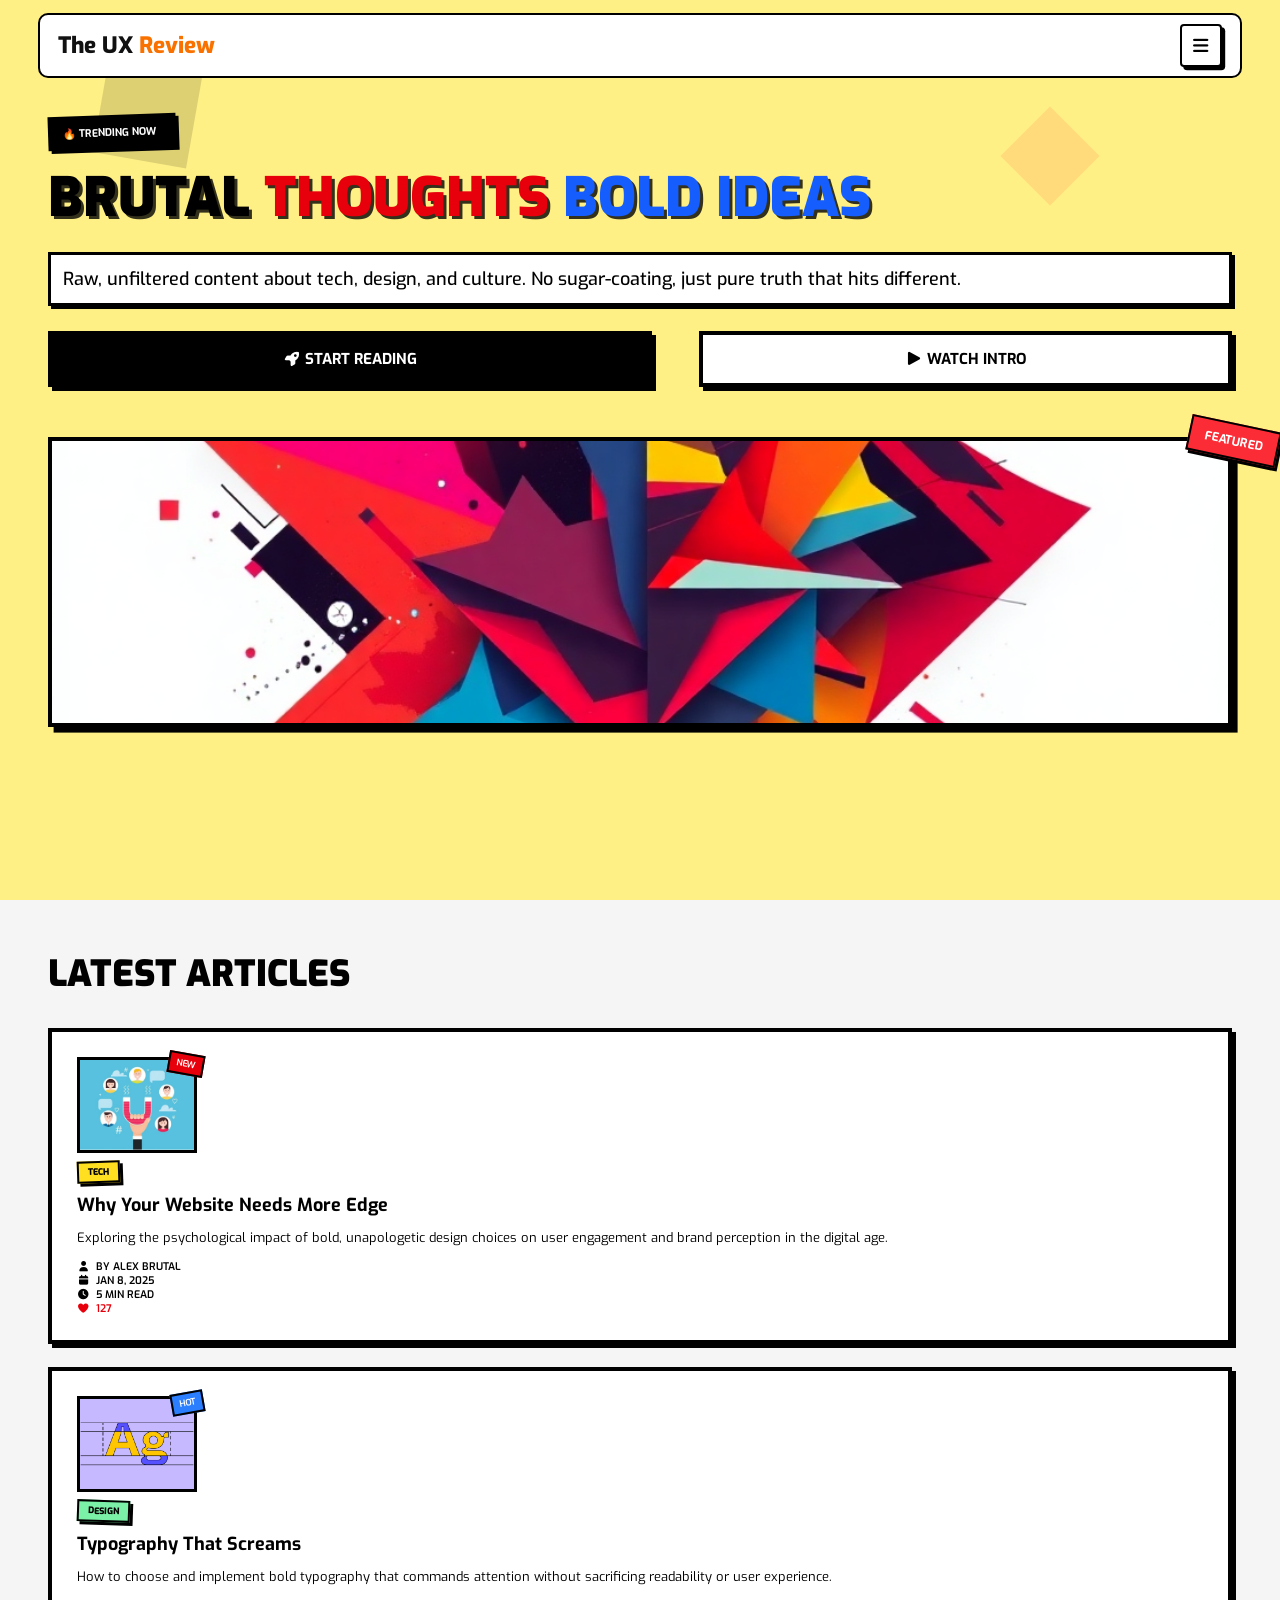
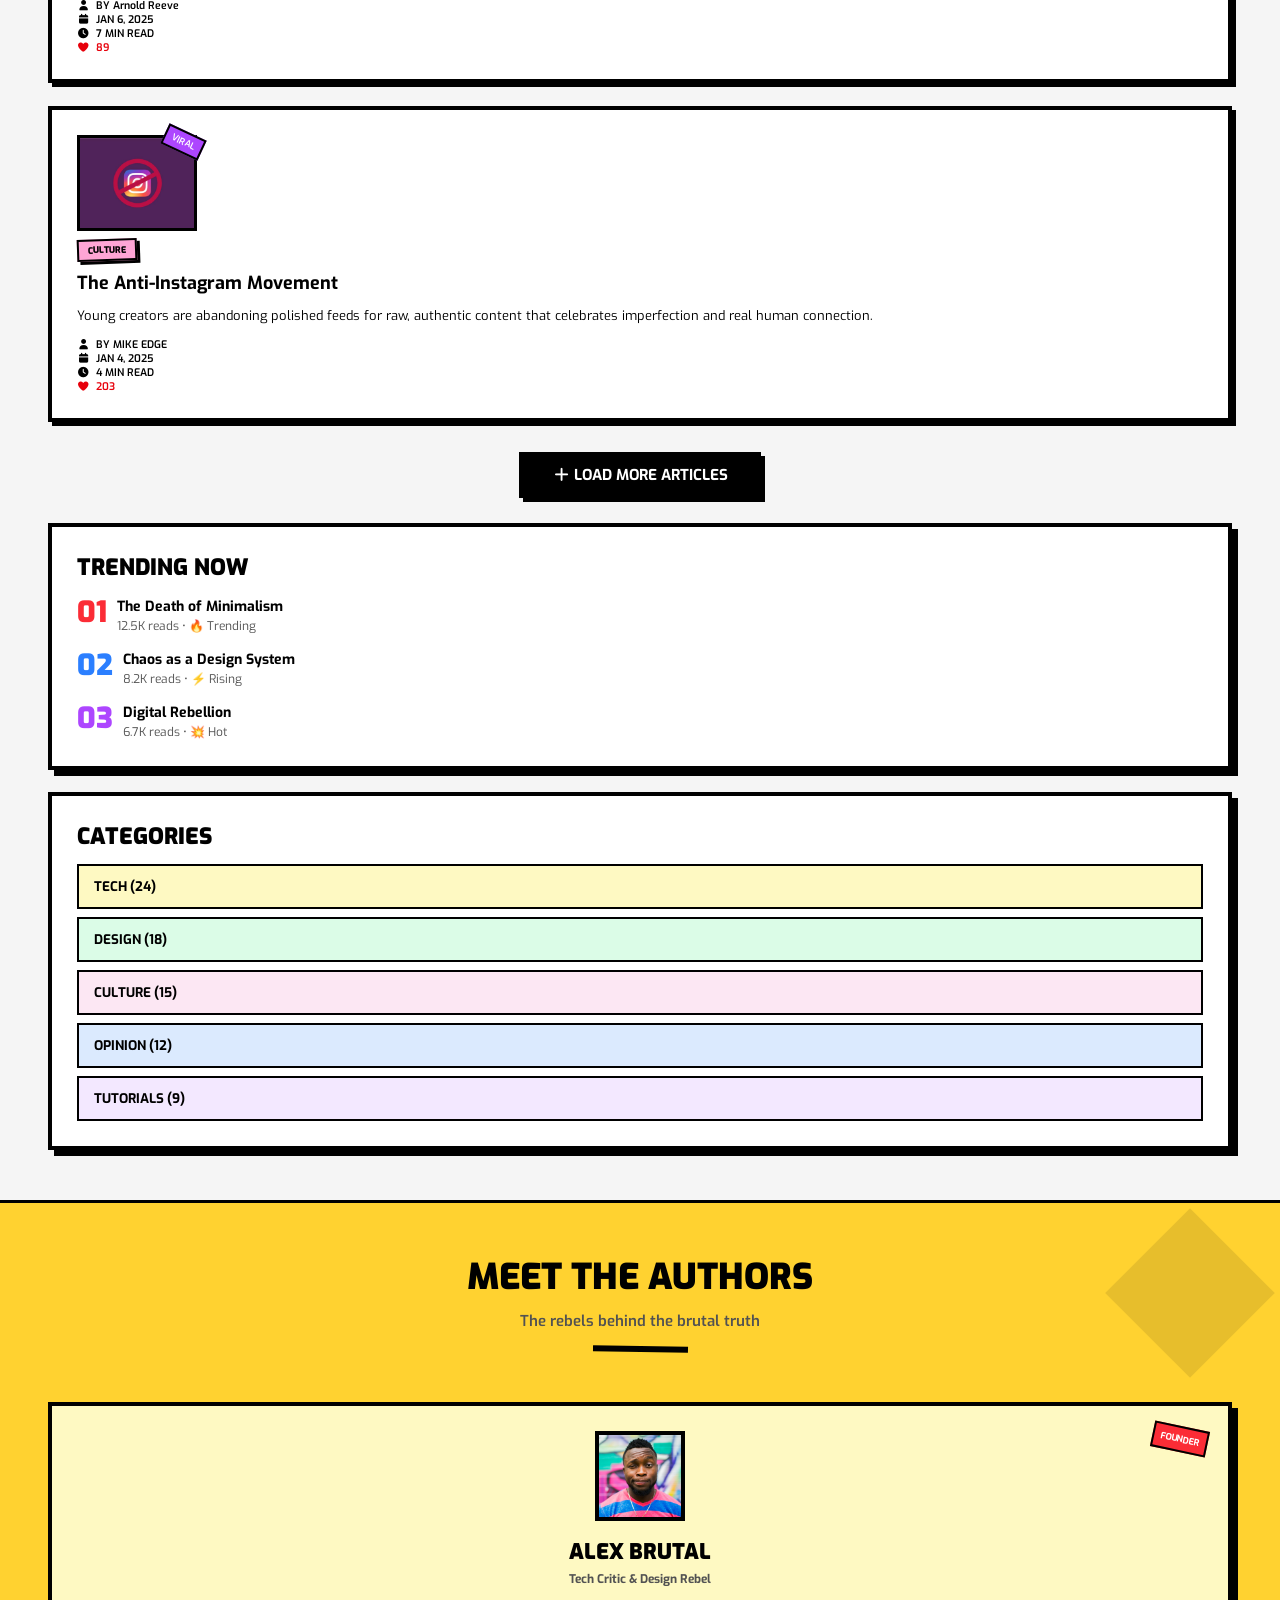
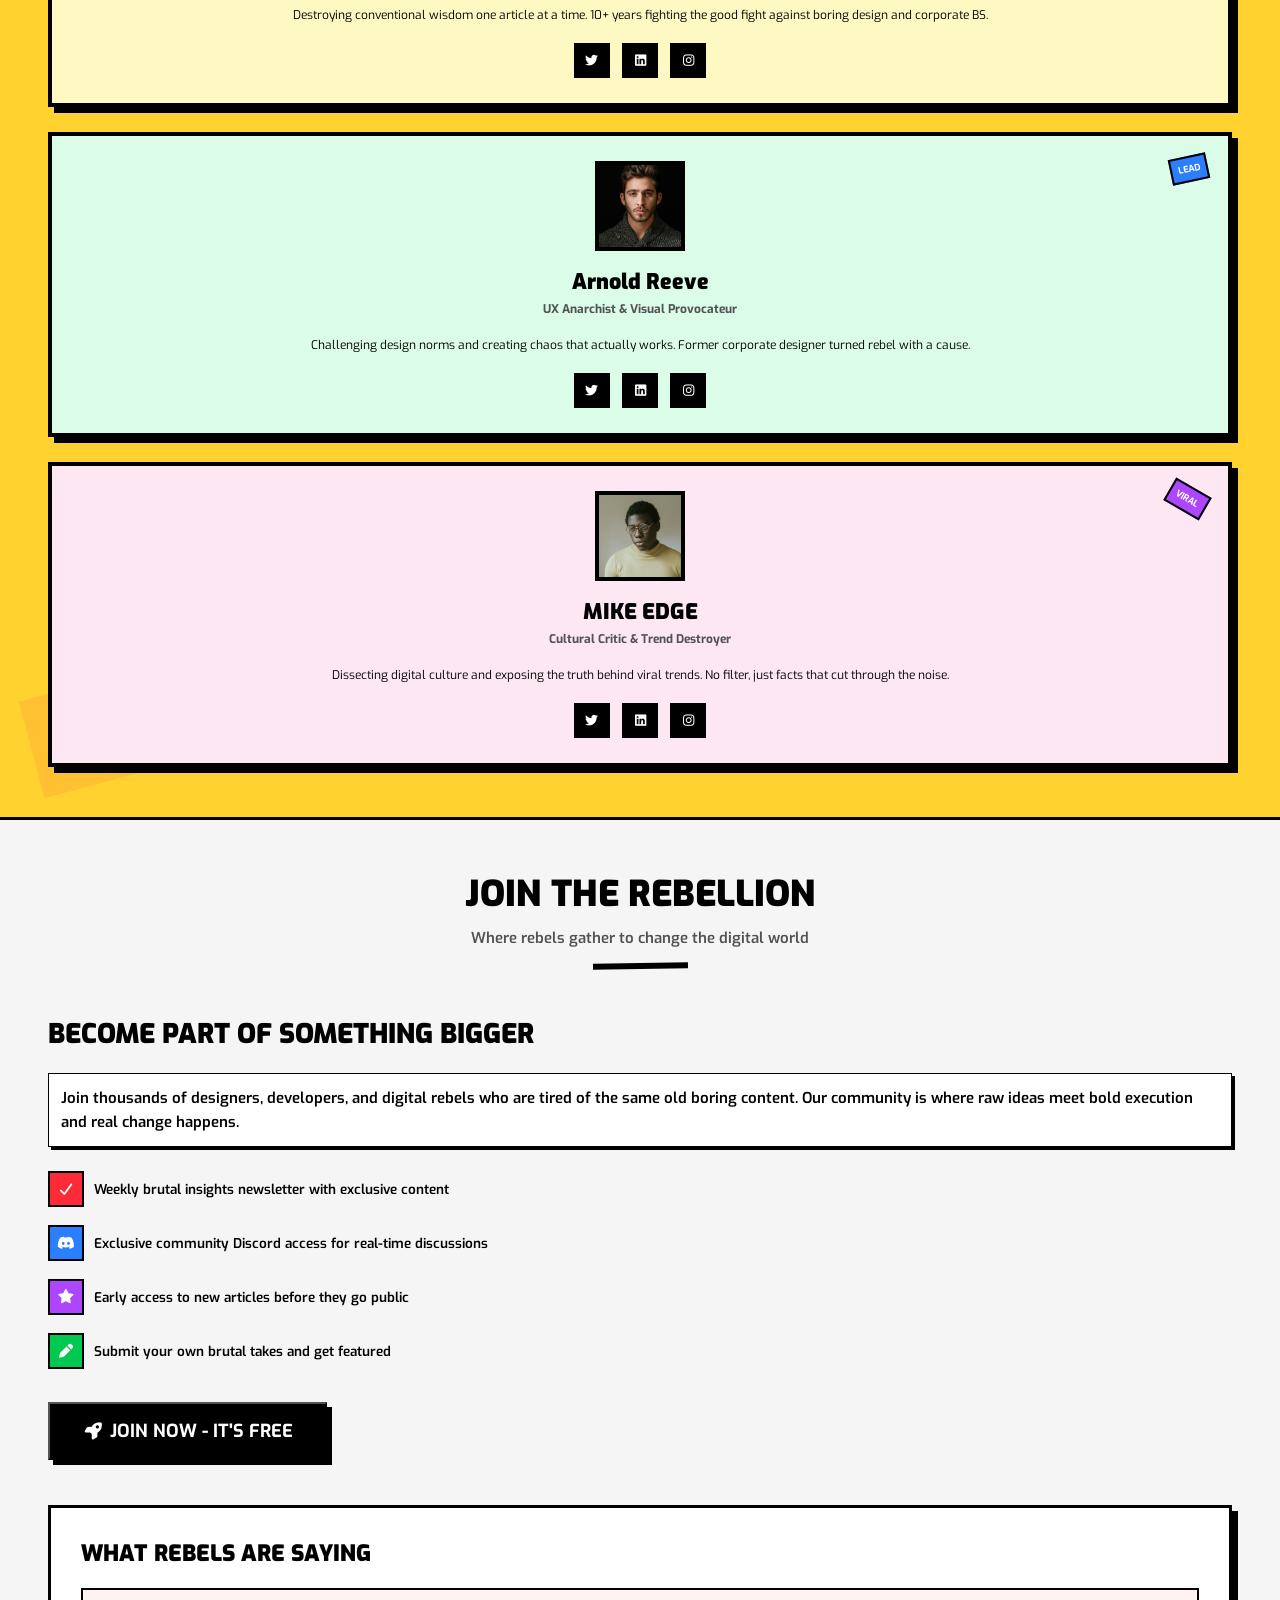
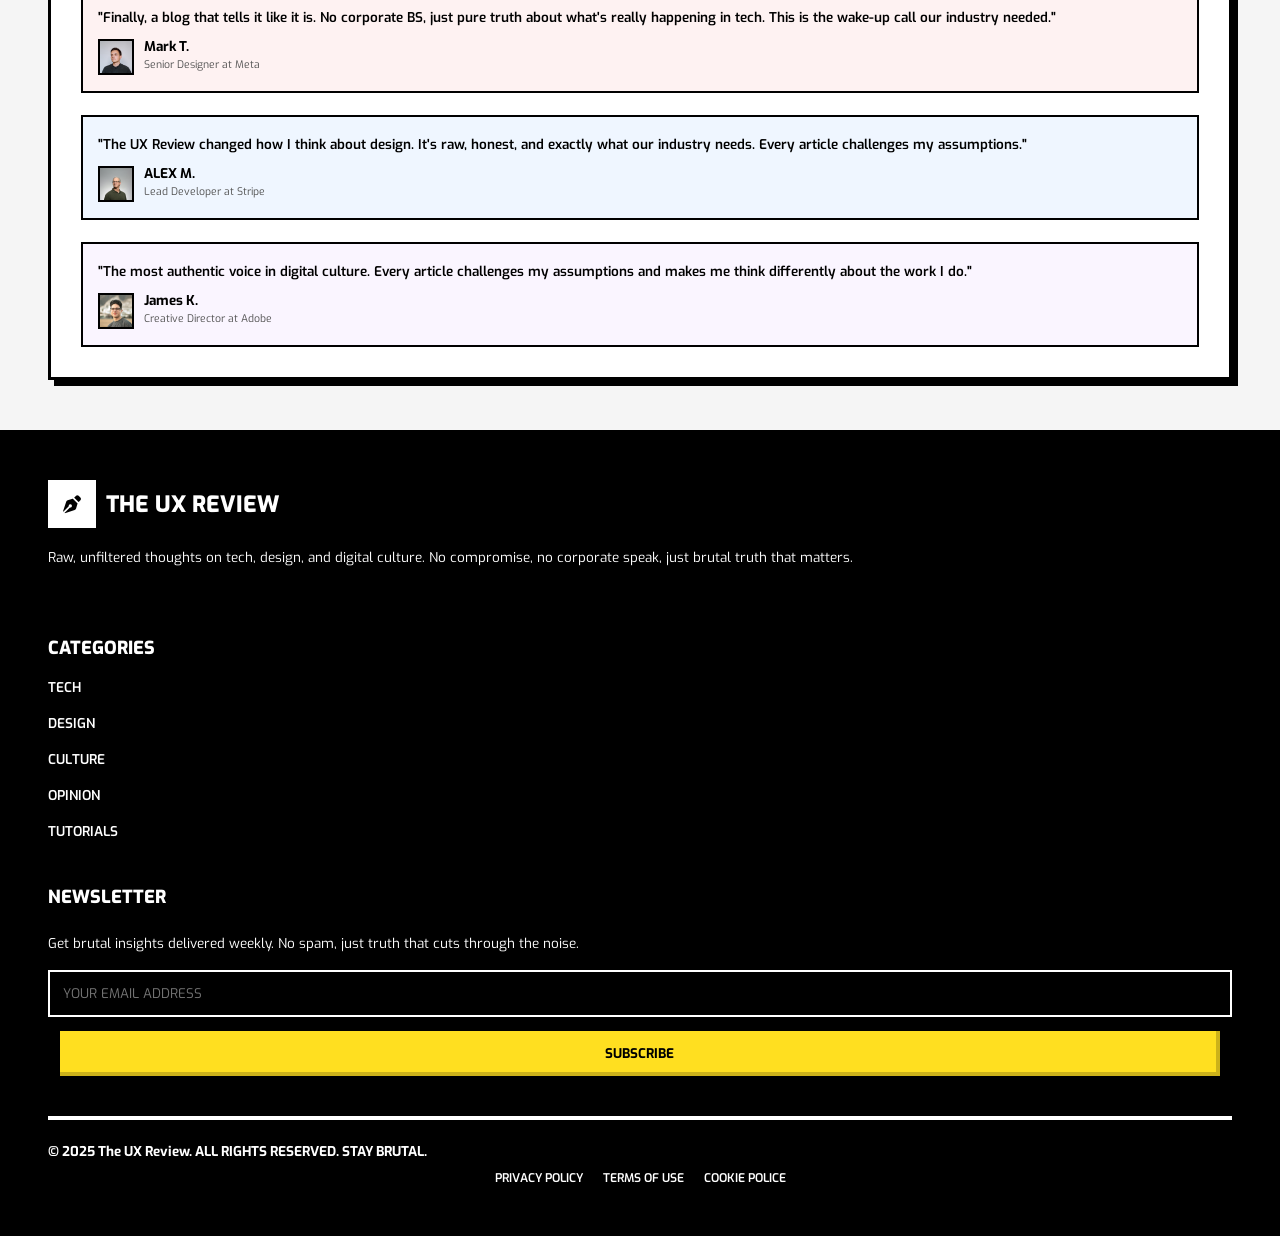
==== index.html @ f96dd123 "second commit" ====
<!doctype html>
<html lang="en">
  <head>
    <meta charset="UTF-8" />
    <meta name="viewport" content="width=device-width, initial-scale=1.0" />
    <title>The UX Review Bolg</title>
    <!-- icon -->
    <link rel="stylesheet" href="./css/all.min.css" />
    <!-- style -->
    <link rel="stylesheet" href="./css/index.css" />
    <!-- mid -->
    <link rel="stylesheet" href="./css/indexMid.css" />
  </head>
  <body>
    <div id="header" class="container">
      <div class="nav">
        <div class="left">
          <h1>The UX <span>Review</span></h1>
        </div>

        <div class="center">
          <ul>
            <li><a href="#">HOME</a></li>
            <i class="fa-solid fa-star"></i>
            <li><a href="#">LATEST ARTICLES</a></li>
            <i class="fa-solid fa-star"></i>
            <li><a href="#">AUTHORS</a></li>
            <i class="fa-solid fa-star"></i>
            <li><a href="#">COMMUNITY</a></li>
          </ul>
        </div>

        <div class="right">
          <a href="#">subscribe now</a>
          <div class="icon">
            <i class="fa-solid fa-bars"></i>
          </div>
        </div>
      </div>
    </div>

    <div id="section-1" class="container">
      <div class="main">
        <div class="shape-1 shape"></div>
        <div class="shape-2 shape"></div>
        <div class="shape-3 shape"></div>
        <div class="left">
          <span class="btn-span">🔥 TRENDING NOW</span>
          <h2>BRUTAL <span>THOUGHTS</span> <span>BOLD IDEAS</span></h2>
          <p>
            Raw, unfiltered content about tech, design, and culture. No
            sugar-coating, just pure truth that hits different.
          </p>
          <div class="btn">
            <button><i class="fa-solid fa-rocket"></i> START READING</button>
            <button><i class="fa-solid fa-play"></i> WATCH INTRO</button>
          </div>
        </div>
        <div class="right">
          <div class="img">
            <img src="./img/imgi_1.png" alt="imgi_1" />
          </div>
          <span>FEATURED</span>
        </div>
      </div>
    </div>

    <div id="section-2" class="container">
      <div class="main">
        <div class="left-1">
          <div class="head">
            <h2>LATEST ARTICLES</h2>
            <span class="btn-span">🔥 FRESH CONTENT</span>
          </div>

          <div class="cards">
            <div class="card card-1">
              <div class="left-2">
                <img src="./img/imgi_2.jpg" alt="img-2" />
                <span>NEW</span>
              </div>

              <div class="right-2">
                <span class="TECH">TECH</span>
                <h3>Why Your Website Needs More Edge</h3>
                <p>
                  Exploring the psychological impact of bold, unapologetic
                  design choices on user engagement and brand perception in the
                  digital age.
                </p>
                <div class="bottom">
                  <span><i class="fa-solid fa-user"></i> BY ALEX BRUTAL</span>
                  <span><i class="fa-solid fa-calendar"></i> JAN 8, 2025</span>
                  <span><i class="fa-solid fa-clock"></i> 5 MIN READ</span>
                  <span><i class="fa-solid fa-heart"></i> 127</span>
                </div>
              </div>
            </div>
            <div class="card card-2">
              <div class="left-2">
                <img src="./img/imgi_3.avif" alt="img-3" />
                <span>HOT</span>
              </div>

              <div class="right-2">
                <span class="DESIGN">DESIGN</span>
                <h3>Typography That Screams</h3>
                <p>
                  How to choose and implement bold typography that commands
                  attention without sacrificing readability or user experience.
                </p>
                <div class="bottom">
                  <span><i class="fa-solid fa-user"></i> BY Arnold Reeve</span>
                  <span><i class="fa-solid fa-calendar"></i> JAN 6, 2025</span>
                  <span><i class="fa-solid fa-clock"></i> 7 MIN READ</span>
                  <span><i class="fa-solid fa-heart"></i> 89</span>
                </div>
              </div>
            </div>
            <div class="card card-3">
              <div class="left-2">
                <img src="./img/imgi_4.jpg" alt="img-4" />
                <span>VIRAL</span>
              </div>

              <div class="right-2">
                <span class="CULTURE">CULTURE</span>
                <h3>The Anti-Instagram Movement</h3>
                <p>
                  Young creators are abandoning polished feeds for raw,
                  authentic content that celebrates imperfection and real human
                  connection.
                </p>
                <div class="bottom">
                  <span><i class="fa-solid fa-user"></i> BY MIKE EDGE</span>
                  <span><i class="fa-solid fa-calendar"></i> JAN 4, 2025</span>
                  <span><i class="fa-solid fa-clock"></i> 4 MIN READ</span>
                  <span><i class="fa-solid fa-heart"></i> 203</span>
                </div>
              </div>
            </div>
          </div>

          <div class="btn-left">
            <span><i class="fa-solid fa-plus"></i> LOAD MORE ARTICLES</span>
          </div>
        </div>

        <div class="right-1">
          <div class="box box-1">
            <h3>TRENDING NOW</h3>
            <div class="content">
              <span>01</span>

              <div class="right">
                <h5>The Death of Minimalism</h5>
                <p>12.5K reads • 🔥 Trending</p>
              </div>
            </div>

            <div class="content">
              <span class="color-2">02</span>

              <div class="right">
                <h5>Chaos as a Design System</h5>
                <p>8.2K reads • ⚡ Rising</p>
              </div>
            </div>

            <div class="content">
              <span class="color-3">03</span>

              <div class="right">
                <h5>Digital Rebellion</h5>
                <p>6.7K reads • 💥 Hot</p>
              </div>
            </div>
          </div>

          <div class="box box-2">
            <h3>CATEGORIES</h3>
            <div class="content">
              <h5>TECH (24)</h5>
            </div>
            <div class="content">
              <h5>DESIGN (18)</h5>
            </div>
            <div class="content">
              <h5>CULTURE (15)</h5>
            </div>
            <div class="content">
              <h5>OPINION (12)</h5>
            </div>
            <div class="content">
              <h5>TUTORIALS (9)</h5>
            </div>
          </div>
        </div>
      </div>
    </div>

    <div id="section-3" class="container">
      <div class="main">
        <div class="head-content">
          <h2>MEET THE AUTHORS</h2>
          <p>The rebels behind the brutal truth</p>
          <div></div>
        </div>

        <div class="boxes">
          <div class="box">
            <div class="inner">
              <span>FOUNDER</span>
              <div class="details">
                <div class="img">
                  <img src="./img/imgi_5.jpg" alt="person-1" />
                </div>
                <h3>ALEX BRUTAL</h3>
                <h4>Tech Critic & Design Rebel</h4>
              </div>
              <p>
                Destroying conventional wisdom one article at a time. 10+ years
                fighting the good fight against boring design and corporate BS.
              </p>
              <div class="social">
                <a href="#"><i class="fa-brands fa-twitter"></i></a>
                <a href="#"><i class="fa-brands fa-linkedin"></i></a>
                <a href="#"><i class="fa-brands fa-instagram"></i></a>
              </div>
            </div>
          </div>

          <div class="box">
            <div class="shape-1 shape"></div>
            <div class="shape-2 shape"></div>
            <div class="inner inner-2">
              <span>LEAD</span>
              <div class="details">
                <div class="img">
                  <img src="./img/imgi_6.jpg" alt="person-2" />
                </div>
                <h3 class="head-blue">Arnold Reeve</h3>
                <h4>UX Anarchist & Visual Provocateur</h4>
              </div>
              <p>
                Challenging design norms and creating chaos that actually works.
                Former corporate designer turned rebel with a cause.
              </p>
              <div class="social">
                <a href="#"><i class="fa-brands fa-twitter"></i></a>
                <a href="#"><i class="fa-brands fa-linkedin"></i></a>
                <a href="#"><i class="fa-brands fa-instagram"></i></a>
              </div>
            </div>
          </div>

          <div class="box">
            <div class="inner inner-3">
              <span>VIRAL</span>
              <div class="details">
                <div class="img">
                  <img src="./img/imgi_7.jpg" alt="person-3" />
                </div>
                <h3 class="head-purple">MIKE EDGE</h3>
                <h4>Cultural Critic & Trend Destroyer</h4>
              </div>
              <p>
                Dissecting digital culture and exposing the truth behind viral
                trends. No filter, just facts that cut through the noise.
              </p>
              <div class="social">
                <a href="#"><i class="fa-brands fa-twitter"></i></a>
                <a href="#"><i class="fa-brands fa-linkedin"></i></a>
                <a href="#"><i class="fa-brands fa-instagram"></i></a>
              </div>
            </div>
          </div>
        </div>
      </div>
    </div>

    <div id="section-4" class="container">
      <div class="main">
        <div class="head-content">
          <h2>JOIN THE REBELLION</h2>
          <p>Where rebels gather to change the digital world</p>
          <div></div>
        </div>

        <div class="body-content">
          <div class="leftContent">
            <div class="inner">
              <h3>BECOME PART OF SOMETHING BIGGER</h3>
              <p>
                Join thousands of designers, developers, and digital rebels who
                are tired of the same old boring content. Our community is where
                raw ideas meet bold execution and real change happens.
              </p>
              <div class="card">
                <div class="icon"><i class="fa-solid fa-check"></i></div>
                <span
                  >Weekly brutal insights newsletter with exclusive
                  content</span
                >
              </div>
              <div class="card">
                <div class="icon icon-2">
                  <i class="fa-brands fa-discord"></i>
                </div>
                <span
                  >Exclusive community Discord access for real-time
                  discussions</span
                >
              </div>
              <div class="card">
                <div class="icon icon-3"><i class="fa-solid fa-star"></i></div>
                <span>Early access to new articles before they go public</span>
              </div>
              <div class="card">
                <div class="icon icon-4"><i class="fa-solid fa-pen"></i></div>
                <span>Submit your own brutal takes and get featured</span>
              </div>
              <button>
                <i class="fa-solid fa-rocket"></i> JOIN NOW - IT'S FREE
              </button>
            </div>
          </div>

          <div class="rightContent">
            <div class="inner">
              <h4>WHAT REBELS ARE SAYING</h4>

              <div class="boxes">
                <div class="box">
                  <p>
                    "Finally, a blog that tells it like it is. No corporate BS,
                    just pure truth about what's really happening in tech. This
                    is the wake-up call our industry needed."
                  </p>
                  <div class="bottom">
                    <div class="img">
                      <img src="./img/imgi_8.avif" alt="Person-4" />
                    </div>
                    <div class="box-content">
                      <h5>Mark T.</h5>
                      <span>Senior Designer at Meta</span>
                    </div>
                  </div>
                </div>

                <div class="box">
                  <p>
                    "The UX Review changed how I think about design. It's raw,
                    honest, and exactly what our industry needs. Every article
                    challenges my assumptions."
                  </p>
                  <div class="bottom">
                    <div class="img">
                      <img src="./img/imgi_9.jpg" alt="Person-5" />
                    </div>
                    <div class="box-content">
                      <h5>ALEX M.</h5>
                      <span>Lead Developer at Stripe</span>
                    </div>
                  </div>
                </div>

                <div class="box">
                  <p>
                    "The most authentic voice in digital culture. Every article
                    challenges my assumptions and makes me think differently
                    about the work I do."
                  </p>
                  <div class="bottom">
                    <div class="img">
                      <img src="./img/imgi_10.avif" alt="Person-6" />
                    </div>
                    <div class="box-content">
                      <h5>James K.</h5>
                      <span>Creative Director at Adobe</span>
                    </div>
                  </div>
                </div>
              </div>
            </div>
          </div>
        </div>
      </div>
    </div>

    <div id="footer" class="container">
      <div class="main">
        <div class="boxes">
          <div class="box box-1">
            <div class="title">
              <div class="icon">
                <i class="fa-solid fa-pen-nib"></i>
              </div>
              <h4>THE UX REVIEW</h4>
            </div>
            <p>
              Raw, unfiltered thoughts on tech, design, and digital culture. No
              compromise, no corporate speak, just brutal truth that matters.
            </p>
          </div>
          <div class="box box-2">
            <h5>CATEGORIES</h5>
            <div class="links">
              <a href="#">TECH</a>
              <a href="#">DESIGN</a>
              <a href="#">CULTURE</a>
              <a href="#">OPINION</a>
              <a href="#">TUTORIALS</a>
            </div>
          </div>
          <div class="box box-3">
            <h5>NEWSLETTER</h5>
            <p>
              Get brutal insights delivered weekly. No spam, just truth that
              cuts through the noise.
            </p>
            <input
              type="text"
              required
              name="Address"
              placeholder="YOUR EMAIL ADDRESS"
            />
            <input type="submit" value="SUBSCRIBE" />
          </div>
        </div>

        <div class="bottom">
          <p>© 2025 The UX Review. ALL RIGHTS RESERVED. STAY BRUTAL.</p>

          <div class="right">
            <a href="#">PRIVACY POLICY</a>
            <a href="#">TERMS OF USE</a>
            <a href="#">COOKIE POLICE</a>
          </div>
        </div>
      </div>
    </div>
  </body>
</html>
---- css/index.css ----
@import url("https://fonts.googleapis.com/css2?family=Exo:wght@100..900&display=swap");
*,
*::after,
*::before {
  padding: 0;
  margin: 0;
  box-sizing: border-box;
  transition: 0.5s;
}

* {
  font-family: "Exo", sans-serif;
}

:root {
  /* ===== Text Colors ===== */
  --text-neutral-900: #000000;
  --text-neutral-800: #111111;
  --text-neutral-400: #d1d5dc;
  --text-neutral-100: #ffffff;
  --text-neutral-50: #fdfdfd;
  --text-neutral-500: #525252;

  --text-orange-500: #f97200;
  --text-orange-400: #ff7a50;

  --text-blue-500: #155dfc;
  --text-blue-550: #2b7fff;

  --text-red-500: #e7000b;
  --text-red-400: #fb2c36;

  --text-purple-700: #9810fa;
  --text-purple-550: #ad46ff;

  --text-yellow-600: #ffdf20;

  /* ===== Background Colors ===== */
  --bg-red-500: #e7000b;
  --bg-red-400: #fb2c36;
  --bg-red-100: #fef2f2;

  --bg-amber-300: #e6b447;

  --bg-yellow-50: #fff085;
  --bg-yellow-100: #fef5c4;
  --bg-yellow-150: #fef9c2;
  --bg-yellow-200: #f0e08a;
  --bg-yellow-300: #f1d962;
  --bg-yellow-400: #d9c935;
  --bg-yellow-500: #ffd15b;
  --bg-yellow-600: #ffdf20;
  --bg-yellow-700: #ffd230;
  --bg-yellow-750: #ffc131;

  --bg-green-100: #f2f9e6;
  --bg-green-300: #d5e5b7;
  --bg-green-500: #b1c47a;
  --bg-green-600: #7bf1a7;
  --bg-green-400: #dbfce7;
  --bg-green-700: #00c950;

  --bg-blue-50: #f5f6ff;
  --bg-blue-100: #e5e8ff;
  --bg-blue-300: #c3cfff;
  --bg-blue-500: #9bafff;
  --bg-blue-600: #879bff;
  --bg-blue-350: #2b7fff;
  --bg-blue-400: #8ec5ff;
  --bg-blue-700: #1da1f2;
  --bg-blue-800: #155dfb;
  --bg-blue-25: #eff6ff;

  --bg-purple-50: #f8f7ff;
  --bg-purple-100: #ebe7ff;
  --bg-purple-300: #c9bfff;
  --bg-purple-350: #f3e8ff;
  --bg-purple-500: #9b80ff;
  --bg-purple-600: #875cff;
  --bg-purple-550: #ad46ff;
  --bg-purple-400: #dbeafe;
  --bg-purple-700: #dab2ff;
  --bg-purple-800: #9810fa;
  --bg-purple-25: #faf5ff;

  --bg-pink-100: #f9e7f7;
  --bg-pink-300: #d9bff1;
  --bg-pink-600: #9739bf;
  --bg-pink-700: #fea5d5;
  --bg-pink-400: #fce7f3;

  --bg-neutral-900: #000000;
  --bg-neutral-300: #dedede;
  --bg-neutral-50: #fefefe;
  --bg-neutral-75: #f7f7f7;
  --bg-neutral-85: #f5f5f5;
  --bg-neutral-100: #ffffff;
  --bg-neutral-400: #b4b4b4;
  --bg-neutral-600: #707070;
}

*::selection {
  background-color: var(--bg-yellow-500);
  color: var(--text-neutral-800);
}

html {
  scroll-behavior: smooth;
}

a {
  text-decoration: none;
  color: inherit;
}

a,
button,
span {
  display: inline-block;
}

ul {
  list-style: none;
}

img {
  display: block;
  width: 100%;
  object-fit: cover;
}

.container {
  padding-inline: 3%;
}

.main {
  padding-inline: 10px;
}

.btn-span {
  background-color: var(--bg-neutral-900);
  color: var(--text-neutral-50);
  font-weight: 700;
  font-size: 0.6563rem;
  padding: 0.625rem 1.25rem 0.625rem 0.9375rem;
  transform: rotate(-2deg);
  margin-bottom: 0.9375rem;
  box-shadow: 0.1875rem 0.1875rem black;
}

.head-content {
  position: relative;
  z-index: 2;
  text-align: center;
  margin-bottom: 50px;
}

.head-content h2 {
  font-size: 35.6px;
  font-weight: 900;
}

.head-content p {
  font-size: 15px;
  color: var(--text-neutral-500);
  margin-block: 10px 15px;
  font-weight: 600;
}

.head-content div {
  width: 95px;
  height: 6px;
  background-color: var(--bg-neutral-900);
  margin: 0 auto;
  transform: rotate(1deg);
}

/* Start Header */
#header {
  position: fixed;
  top: 0.8125rem;
  left: 0;
  right: 0;
  z-index: 90000;
}

#header .nav {
  display: flex;
  justify-content: space-between;
  align-items: center;
  background-color: var(--bg-neutral-100);
  border: 0.125rem solid black;
  padding: 0.55rem 1.125rem;
  border-radius: 0.625rem;
}

#header .nav .left h1 {
  font-size: 1.41rem;
  color: var(--text-neutral-800);
  font-weight: 800;
}

#header .nav .left h1 span {
  color: var(--text-orange-500);
}

#header .nav .center,
#header .nav .right a {
  display: none;
}

#header .nav .right .icon {
  background-color: var(--bg-neutral-100);
  padding: 0.675rem 0.5rem;
  box-shadow: 0.2rem 0.2rem black;
  border-radius: 0.25rem;
  border: 0.125rem solid black;
  display: flex;
  justify-content: center;
  align-items: center;
  transition: 0.2s;
}

#header .nav .right .icon:hover {
  transform: translateY(-0.1363rem);
}

#header .nav .right i {
  font-size: 1.1rem;
}
/* End Header */

/* Start Section 1 */
#section-1 {
  padding-block: 7.1875rem 2.5rem;
  min-height: 100vh;
  background-color: var(--bg-yellow-50);
}

#section-1 .main {
  position: relative;
  display: flex;
  flex-flow: column wrap;
  gap: 3.125rem;
  height: 100%;
}

#section-1 .main .shape {
  position: absolute;
}

#section-1 .main .shape-1 {
  left: 5.1%;
  top: -8%;
  width: 5.9375rem;
  height: 5.9375rem;
  background-color: rgba(0, 0, 0, 0.134);
  transform: rotate(10deg);
  z-index: 0;
}

#section-1 .main .shape-2 {
  background-color: #fb2c361b;
  width: 4.375rem;
  height: 4.375rem;
  right: 13%;
  top: 1%;
  transform: rotate(45deg);
}

#section-1 .main .shape-3 {
  display: none;
}

#section-1 .main .left,
#section-1 .main .right {
  position: relative;
  z-index: 2;
}

#section-1 .main .left h2 {
  font-size: 3.375rem;
  font-weight: 900;
  text-shadow: 0.1875rem 0.1875rem #000000cc;
  line-height: 4.25rem;
}

#section-1 .main .left h2 span:first-child {
  color: var(--text-red-500);
}

#section-1 .main .left h2 span:last-child {
  color: var(--text-blue-500);
}

#section-1 .main .left p {
  background-color: var(--bg-neutral-100);
  color: var(--text-neutral-900);
  padding: 0.75rem 1.5625rem 0.75rem 0.75rem;
  font-size: 1.125rem;
  font-weight: 500;
  border: 0.1875rem solid black;
  margin-block: 1.25rem 1.5625rem;
  box-shadow: 0.1875rem 0.1875rem black;
}

#section-1 .main .btn {
  display: flex;
  justify-content: space-between;
}

#section-1 .main .btn button {
  padding: 0.875rem 1.5rem;
  font-size: 0.9375rem;
  font-weight: 700;
  border: 0.25rem solid black;
  box-shadow: 0.25rem 0.25rem black;
  transition: 0.2s;
}

#section-1 .main .btn button:hover {
  box-shadow: none;
  transform: translate(0.25rem);
}

#section-1 .main .btn button:first-child {
  background-color: var(--bg-neutral-900);
  color: var(--text-neutral-100);
  width: 51%;
}

#section-1 .main .btn button:last-child {
  background-color: var(--text-neutral-100);
  color: var(--bg-neutral-900);
  width: 45%;
}

#section-1 .main .right {
  position: relative;
}

#section-1 .main .right .img {
  border: 0.25rem solid black;
  box-shadow: 0.35rem 0.35rem black;
  height: 18.125rem;
}

#section-1 .main .right .img:hover {
  transform: translate(-0.125rem, -0.125rem);
}

#section-1 .main .right .img img {
  height: 100%;
}

#section-1 .main .right span {
  position: absolute;
  top: -5%;
  right: -4%;
  font-size: 0.75rem;
  background-color: var(--text-red-400);
  padding: 0.5rem 0.875rem;
  transform: rotate(12deg);
  font-weight: 700;
  color: var(--text-neutral-100);
  border: 0.125rem solid black;
  box-shadow: 0.1875rem 0.1875rem black;
}
/* End Section 1 */

/* Start Section 2 */
#section-2 {
  padding-block: 3.125rem;
  background-color: var(--bg-neutral-85);
}

#section-2 .main {
  display: flex;
  flex-flow: column wrap;
  gap: 1.5625rem;
}

#section-2 .main .left-1 .head {
  margin-bottom: 1.875rem;
}

#section-2 .main .left-1 .head h2 {
  font-size: 2.25rem;
  color: var(--text-neutral-900);
  font-weight: 900;
}

#section-2 .main .left-1 .head .btn-span {
  transform: rotate(3deg);
  display: none;
}
#section-2 .main .left-1 > .cards {
  display: flex;
  flex-direction: column;
  gap: 1.4375rem;
}

#section-2 .main .left-1 > .cards .card {
  display: flex;
  flex-direction: column;
  border: 0.25rem solid black;
  gap: 0.375rem;
  padding: 1.5625rem;
  box-shadow: 0.25rem 0.25rem black;
  background-color: var(--bg-neutral-100);
  transition:
    transform 0.2s,
    box-shadow 0.1s;
}

#section-2 .main .left-1 > .cards .card:hover {
  box-shadow: 0.375rem 0.375rem black;
  transform: translate(-0.125rem, -0.125rem);
}

#section-2 .main .left-1 > .cards .card .left-2 {
  width: 7.5rem;
  height: 6rem;
  border: 0.1875rem solid black;
  position: relative;
}

#section-2 .main .left-1 > .cards .card .left-2 img {
  height: 100%;
}

#section-2 .main .left-1 > .cards .card .left-2 span {
  position: absolute;
  top: -8%;
  right: -8%;
  font-size: 0.5625rem;
  padding: 0.1875rem 0.375rem;
  color: var(--text-neutral-100);
  font-weight: 600;
  border: 0.125rem solid black;
}

#section-2 .main .left-1 > .cards .card .left-2 img[alt="img-2"] + span {
  background-color: var(--bg-red-500);
  transform: rotate(10deg);
}

#section-2 .main .left-1 > .cards .card .left-2 img[alt="img-3"] + span {
  background-color: var(--bg-blue-350);
  transform: rotate(-10deg);
}

#section-2 .main .left-1 > .cards .card .left-2 img[alt="img-4"] + span {
  background-color: var(--bg-purple-550);
  transform: rotate(25deg);
}

#section-2 .main .left-1 > .cards .card .right-2 > span {
  font-size: 0.5625rem;
  padding: 0.1875rem 0.5625rem;
  font-weight: 800;
  border: 0.125rem solid black;
  box-shadow: 0.1875rem 0.1875rem black;
  margin-bottom: 0.625rem;
}

#section-2 .main .left-1 > .cards .card .right-2 > span.TECH {
  background-color: var(--bg-yellow-600);
  transform: rotate(-2deg);
}

#section-2 .main .left-1 > .cards .card .right-2 > span.DESIGN {
  background-color: var(--bg-green-600);
  transform: rotate(2deg);
}

#section-2 .main .left-1 > .cards .card .right-2 > span.CULTURE {
  background-color: var(--bg-pink-700);
  transform: rotate(-2deg);
}

#section-2 .main .left-1 > .cards .card .right-2 > h3 {
  font-size: 1.125rem;
  font-weight: 700;
}

#section-2 .main .left-1 > .cards .card-1:hover h3 {
  color: var(--text-red-500);
}

#section-2 .main .left-1 > .cards .card-2:hover h3 {
  color: var(--text-blue-500);
}

#section-2 .main .left-1 > .cards .card-3:hover h3 {
  color: var(--text-purple-700);
}

#section-2 .main .left-1 > .cards .card .right-2 > p {
  margin-block: 0.625rem;
  font-size: 0.8125rem;
  font-weight: 400;
  line-height: 1.375rem;
}

#section-2 .main .left-1 > .cards .card .right-2 .bottom {
  display: flex;
  flex-flow: column wrap;
}

#section-2 .main .left-1 > .cards .card .right-2 .bottom span {
  font-size: 0.6563rem;
  font-weight: 600;
  color: var(--text-neutral-900);
}

#section-2 .main .left-1 > .cards .card .right-2 .bottom span:last-child {
  color: var(--text-red-500);
}

#section-2 .main .left-1 > .cards .card .right-2 .bottom span i {
  margin-right: 0.125rem;
}

#section-2 .main .left-1 .btn-left {
  text-align: center;
  margin-top: 1.875rem;
}

#section-2 .main .left-1 .btn-left span {
  font-size: 0.9375rem;
  color: var(--text-neutral-100);
  font-weight: 700;
  background-color: var(--bg-neutral-900);
  padding: 0.8125rem 2.0625rem;
  box-shadow: 0.25rem 0.25rem black;
  transition: 0.2s;
}

#section-2 .main .left-1 .btn-left span:hover {
  box-shadow: none;
  transform: translate(0.25rem, 0.25rem);
}

#section-2 .main .right-1 {
  display: flex;
  flex-direction: column;
  gap: 1.375rem;
}

#section-2 .main .right-1 .box {
  border: 0.25rem solid black;
  box-shadow: 0.375rem 0.375rem black;
  padding: 1.5625rem;
  background-color: var(--bg-neutral-100);
}

#section-2 .main .right-1 .box h3 {
  font-size: 1.4063rem;
  font-weight: 900;
}

#section-2 .main .right-1 .box-1 .content {
  margin-top: 0.9375rem;
  display: flex;
  gap: 0.625rem;
  align-items: flex-start;
}

#section-2 .main .right-1 .box-1 .content > span {
  font-size: 1.8125rem;
  color: var(--text-red-400);
  font-weight: 900;
  transform: translateY(-0.25rem);
}

#section-2 .main .right-1 .box-1 .content > span.color-2 {
  color: var(--text-blue-550);
}

#section-2 .main .right-1 .box-1 .content > span.color-3 {
  color: var(--text-purple-550);
}

#section-2 .main .right-1 .box-1 .content .right h5 {
  font-size: 0.875rem;
  font-weight: 700;
  transition: 0.2s;
}

#section-2 .main .right-1 .box-1 .content > span + .right h5:hover {
  color: var(--text-red-500);
}

#section-2 .main .right-1 .box-1 .content > span.color-2 + .right h5:hover {
  color: var(--text-blue-500);
}

#section-2 .main .right-1 .box-1 .content > span.color-3 + .right h5:hover {
  color: var(--text-purple-700);
}

#section-2 .main .right-1 .box-1 .content .right p {
  color: var(--text-neutral-500);
  font-size: 0.75rem;
  margin-top: 0.125rem;
}

#section-2 .main .right-1 .box-2 h3 {
  margin-bottom: 0.8125rem;
}

#section-2 .main .right-1 .box-2 .content {
  margin-top: 0.5rem;
  padding: 0.75rem 0.9375rem;
  border: 0.125rem solid black;
  transition: 0.2s;
}

#section-2 .main .right-1 .box-2 .content:nth-child(2) {
  background-color: var(--bg-yellow-150);
}

#section-2 .main .right-1 .box-2 .content:nth-child(3) {
  background-color: var(--bg-green-400);
}

#section-2 .main .right-1 .box-2 .content:nth-child(4) {
  background-color: var(--bg-pink-400);
}

#section-2 .main .right-1 .box-2 .content:nth-child(5) {
  background-color: var(--bg-purple-400);
}

#section-2 .main .right-1 .box-2 .content:nth-child(6) {
  background-color: var(--bg-purple-350);
}

#section-2 .main .right-1 .box-2 .content:hover {
  box-shadow: 0.375rem 0.375rem black;
  transform: translate(-0.1875rem, -0.1875rem);
}

#section-2 .main .right-1 .box-2 .content:nth-child(2):hover {
  background-color: var(--bg-yellow-600);
}

#section-2 .main .right-1 .box-2 .content:nth-child(3):hover {
  background-color: var(--bg-green-600);
}

#section-2 .main .right-1 .box-2 .content:nth-child(4):hover {
  background-color: var(--bg-pink-700);
}

#section-2 .main .right-1 .box-2 .content:nth-child(5):hover {
  background-color: var(--bg-blue-400);
}

#section-2 .main .right-1 .box-2 .content:nth-child(6):hover {
  background-color: var(--bg-purple-700);
}
/* End Section 2 */

/* Start Section 3 */
#section-3 {
  padding-block: 3.125rem;
  position: relative;
  background-color: var(--bg-yellow-700);
  border: 0.2188rem solid black;
  border-left: none;
  border-right: none;
}

#section-3 .shape {
  position: absolute;
}

#section-3 .shape-1 {
  inset: 1.875rem 1.875rem auto auto;
  height: 7.5rem;
  width: 7.5rem;
  transform: rotate(45deg);
  background-color: rgba(0, 0, 0, 0.096);
}

#section-3 .shape-2 {
  inset: auto auto 1.875rem 1.875rem;
  width: 6.25rem;
  height: 6.25rem;
  background-color: var(--bg-yellow-750);
  transform: rotate(-15deg);
}

#section-3 .boxes {
  display: flex;
  flex-flow: column wrap;
  gap: 1.5625rem;
}

#section-3 .boxes .box {
  text-align: center;
}

#section-3 .boxes .box .inner {
  background-color: var(--bg-yellow-150);
  padding: 1.5625rem;
  border: 0.25rem solid;
  box-shadow: 0.375rem 0.375rem black;
  position: relative;
  transition: 0.2s;
}

#section-3 .boxes .box .inner-2 {
  background-color: var(--bg-green-400);
}

#section-3 .boxes .box .inner-3 {
  background-color: var(--bg-pink-400);
}

#section-3 .boxes .box .inner:hover {
  transform: translate(-0.125rem, -0.125rem);
}

#section-3 .boxes .box .inner .details .img {
  width: 5.625rem;
  margin: 0 auto;
  border: 0.25rem solid;
}

#section-3 .boxes .box .inner .details h3 {
  font-size: 1.3438rem;
  font-weight: 900;
  margin-block: 1rem 0.3125rem;
  transition: 0.2s;
}

#section-3 .boxes .box .inner:hover h3 {
  color: var(--text-red-500);
}

#section-3 .boxes .box .inner:hover h3.head-blue {
  color: var(--text-blue-500);
}

#section-3 .boxes .box .inner:hover h3.head-purple {
  color: var(--text-purple-700);
}

#section-3 .boxes .box .inner .details h4 {
  font-size: 0.75rem;
  color: var(--text-neutral-500);
}

#section-3 .boxes .box .inner > p {
  font-size: 0.75rem;
  margin-block: 1.125rem;
  line-height: 1.25rem;
}

#section-3 .boxes .box .inner .social {
  display: flex;
  justify-content: center;
  gap: 0.75rem;
}

#section-3 .boxes .box .inner .social a {
  background-color: var(--bg-neutral-900);
  color: var(--text-neutral-100);
  padding: 0.6875rem 0.625rem;
  display: flex;
  justify-content: center;
  align-items: center;
  font-size: 0.8125rem;
  transition: 0.2s;
}

#section-3 .boxes .box .inner .social a:hover {
  box-shadow: 0.3125rem 0.3125rem black;
  transform: translate(-0.3125rem, -0.3125rem);
}

#section-3 .boxes .box .inner .social a:first-child:hover {
  background-color: var(--bg-blue-700);
}

#section-3 .boxes .box .inner .social a:nth-child(2):hover {
  background-color: var(--bg-blue-800);
}

#section-3 .boxes .box .inner .social a:last-child:hover {
  background-color: var(--bg-purple-800);
}

#section-3 .boxes .box .inner span {
  position: absolute;
  top: 1.25rem;
  right: 1.25rem;
  background-color: var(--bg-red-400);
  font-size: 0.5625rem;
  transform: rotate(12deg);
  color: var(--text-neutral-100);
  font-weight: 700;
  padding: 0.3125rem 0.375rem;
  border: 0.125rem solid black;
}

#section-3 .boxes .box .inner-2 span {
  background-color: var(--bg-blue-350);
  transform: rotate(-12deg);
}

#section-3 .boxes .box .inner-3 span {
  background-color: var(--bg-purple-550);
  transform: rotate(30deg);
}
/* End Section 3 */

/* Start Section 4 */
#section-4 {
  padding-block: 3.125rem;
  background-color: var(--bg-neutral-85);

  .main {
    .head-content {
      div {
        transform: rotate(-1deg);
      }
    }

    .body-content {
      display: flex;
      flex-flow: column wrap;
      gap: 2.8125rem;

      .leftContent {
        .inner {
          h3 {
            font-size: 1.6875rem;
            font-weight: 900;
            line-height: 1.875rem;
            color: var(--text-neutral-900);
          }

          p {
            color: var(--text-neutral-900);
            font-size: 0.9375rem;
            font-weight: 600;
            line-height: 1.5rem;
            background-color: var(--bg-neutral-100);
            padding: 0.75rem;
            border: 0.0625rem solid black;
            box-shadow: 0.1875rem 0.1875rem black;
            margin-block: 1.5rem;
          }

          .card {
            display: flex;
            align-items: center;
            gap: 0.625rem;
            margin-bottom: 1.125rem;

            .icon {
              width: 2.25rem;
              height: 2.25rem;
              flex-shrink: 0;
              background-color: var(--bg-red-400);
              border: 0.125rem solid black;
              font-size: 0.875rem;
              color: var(--text-neutral-100);
              display: flex;
              justify-content: center;
              align-items: center;
            }

            .icon-2 {
              background-color: var(--bg-blue-350);
            }

            .icon-3 {
              background-color: var(--bg-purple-550);
            }

            .icon-4 {
              background-color: var(--bg-green-700);
            }

            span {
              font-size: 0.8438rem;
              color: var(--text-neutral-900);
              font-weight: 600;
              line-height: 1.25rem;
            }
          }

          button {
            padding: 0.9375rem 2rem;
            font-size: 1.125rem;
            color: var(--text-neutral-100);
            background-color: var(--bg-neutral-900);
            font-weight: 700;
            box-shadow: 0.3125rem 0.3125rem black;
            margin-top: 0.9375rem;
            transition: 0.2s;

            &:hover {
              transform: translate(0.3125rem, 0.3125rem);
              box-shadow: none;
            }
          }
        }
      }

      .rightContent {
        .inner {
          border: 0.2188rem solid black;
          padding: 1.875rem;
          background-color: var(--bg-neutral-100);
          box-shadow: 0.375rem 0.375rem black;

          h4 {
            font-size: 1.4063rem;
            font-weight: 900;
            margin-bottom: 1.25rem;
          }

          .boxes {
            display: flex;
            flex-direction: column;
            gap: 1.375rem;

            .box {
              background-color: #00c950;
              border: 0.125rem solid black;
              padding: 0.9375rem;

              p {
                font-size: 0.8438rem;
                color: var(--text-neutral-900);
                font-weight: 600;
                line-height: 1.5rem;
                margin-bottom: 0.5rem;
              }

              .bottom {
                display: flex;
                align-items: center;
                gap: 0.625rem;

                .img {
                  width: 2.25rem;
                  border: 0.125rem solid black;
                }

                .box-content {
                  h5 {
                    font-size: 0.8438rem;
                    font-weight: 700;
                  }

                  span {
                    font-size: 0.6563rem;
                    color: var(--text-neutral-500);
                    transform: translateY(-0.1875rem);
                  }
                }
              }
            }

            .box:first-child {
              background-color: var(--bg-red-100);
            }

            .box:nth-child(2) {
              background-color: var(--bg-blue-25);
            }

            .box:last-child {
              background-color: var(--bg-purple-25);
            }
          }
        }
      }
    }
  }
}
/* End Section 4 */

/* Start Footer */
#footer {
  padding-block: 50px;
  background-color: var(--bg-neutral-900);

  .main {
    color: var(--text-neutral-100);

    .boxes {
      display: flex;
      flex-flow: column wrap;
      padding-bottom: 40px;
      border-bottom: 4px solid white;

      .box-1 {
        margin-bottom: 70px;

        .title {
          display: flex;
          align-items: center;
          gap: 10px;
          margin-bottom: 20px;

          .icon {
            height: 48px;
            width: 48px;
            display: flex;
            justify-content: center;
            align-items: center;
            background-color: var(--bg-neutral-100);
            color: var(--text-neutral-900);
            font-size: 18px;
          }

          h4 {
            font-size: 22.5px;
            font-weight: 800;
          }
        }

        p {
          font-size: 13.5px;
        }
      }

      .box-2 {
        margin-bottom: 45px;

        h5 {
          font-size: 18px;
          font-weight: 800;
          margin-bottom: 18px;
        }

        .links {
          display: flex;
          flex-direction: column;
          gap: 18px;

          a {
            font-size: 13.5px;
            font-weight: 600;
            transition: 0.2s;
          }

          a:hover {
            color: var(--text-yellow-600);
          }
        }
      }

      .box-3 {

        h5 {
          font-size: 18px;
          font-weight: 800;
        }

        p {
          margin-block: 25px 18px;
          font-size: 13.5px;
        }

        input {
          display: block;
        }

        input[type="text"] {
          width: 100%;
          background-color: transparent;
          padding: 13px;
          outline: none;
          border: 2px solid white;
          color: var(--text-neutral-100);
          margin-bottom: 14px;
        }

        input[type="text"]:focus {
          border-color: var(--text-yellow-600);
        }

        input[type="submit"] {
          width: 98%;
          margin-inline: auto;
          color: var(--text-neutral-900);
          font-weight: 700;
          padding-block: 14px;
          background-color: var(--bg-yellow-600);
          border: none;
          box-shadow: -4px -4px #ccb21a inset;
          transition: 0.2s;
        }

        input[type="submit"]:hover {
          transform: translate(3px, 3px);
          background-color: #fdc700;
        }
      }
    }

    .bottom {
      margin-top: 22px;
      display: flex;
      flex-direction: column;
      gap: 10px;
      color: var(--text-neutral-100);

      p {
        font-size: 13.5px;
        font-weight: 700;
      }

      .right {
        display: flex;
        justify-content: center;
        align-items: center;
        gap: 20px;
        font-size: 12px;
        font-weight: 600;

        a {
          transition: 0.2s;
        }

        a:hover {
          color: var(--text-yellow-600);
        }
      }
    }
  }
}
/* End Footer */
---- css/indexMid.css ----
@media (min-width: 640px) {}


@media (min-width: 768px) {}


@media (min-width: 1024px) {}


@media (min-width: 1280px) {}


@media (min-width: 1536px) {}
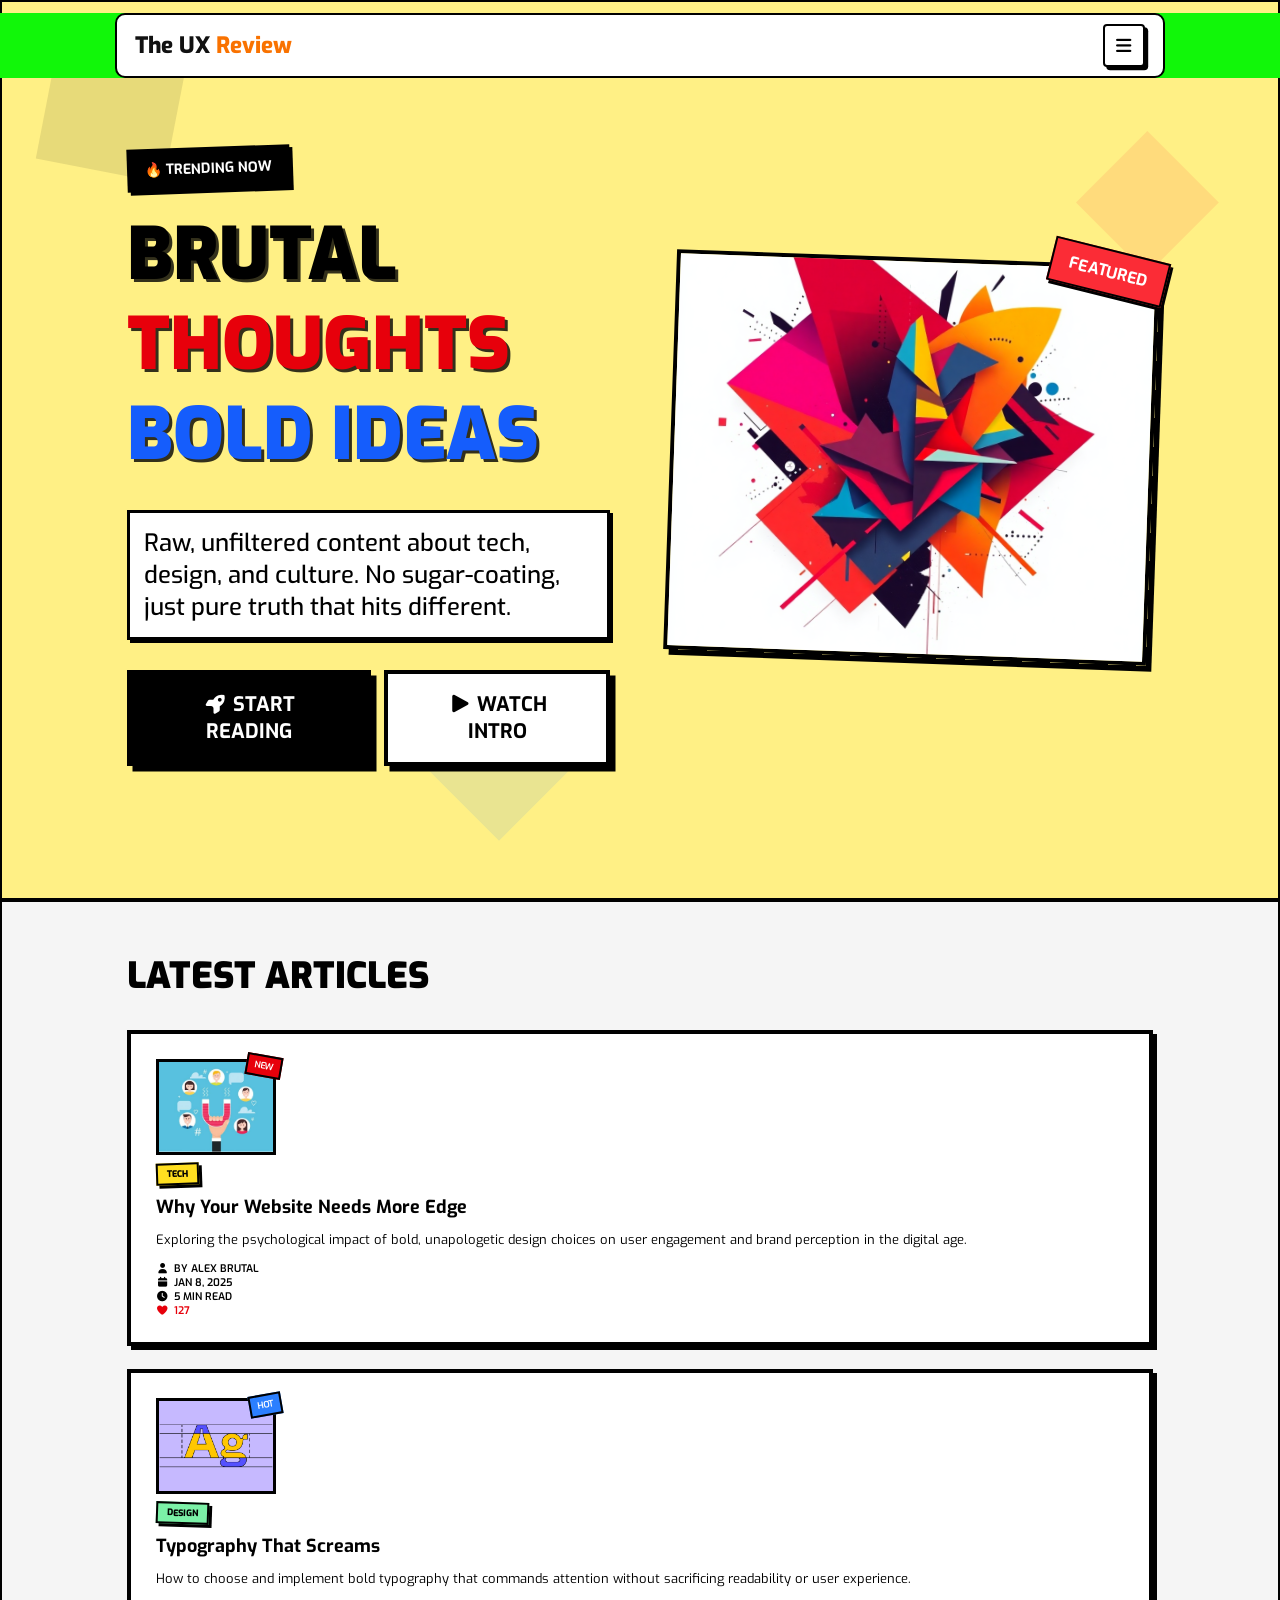
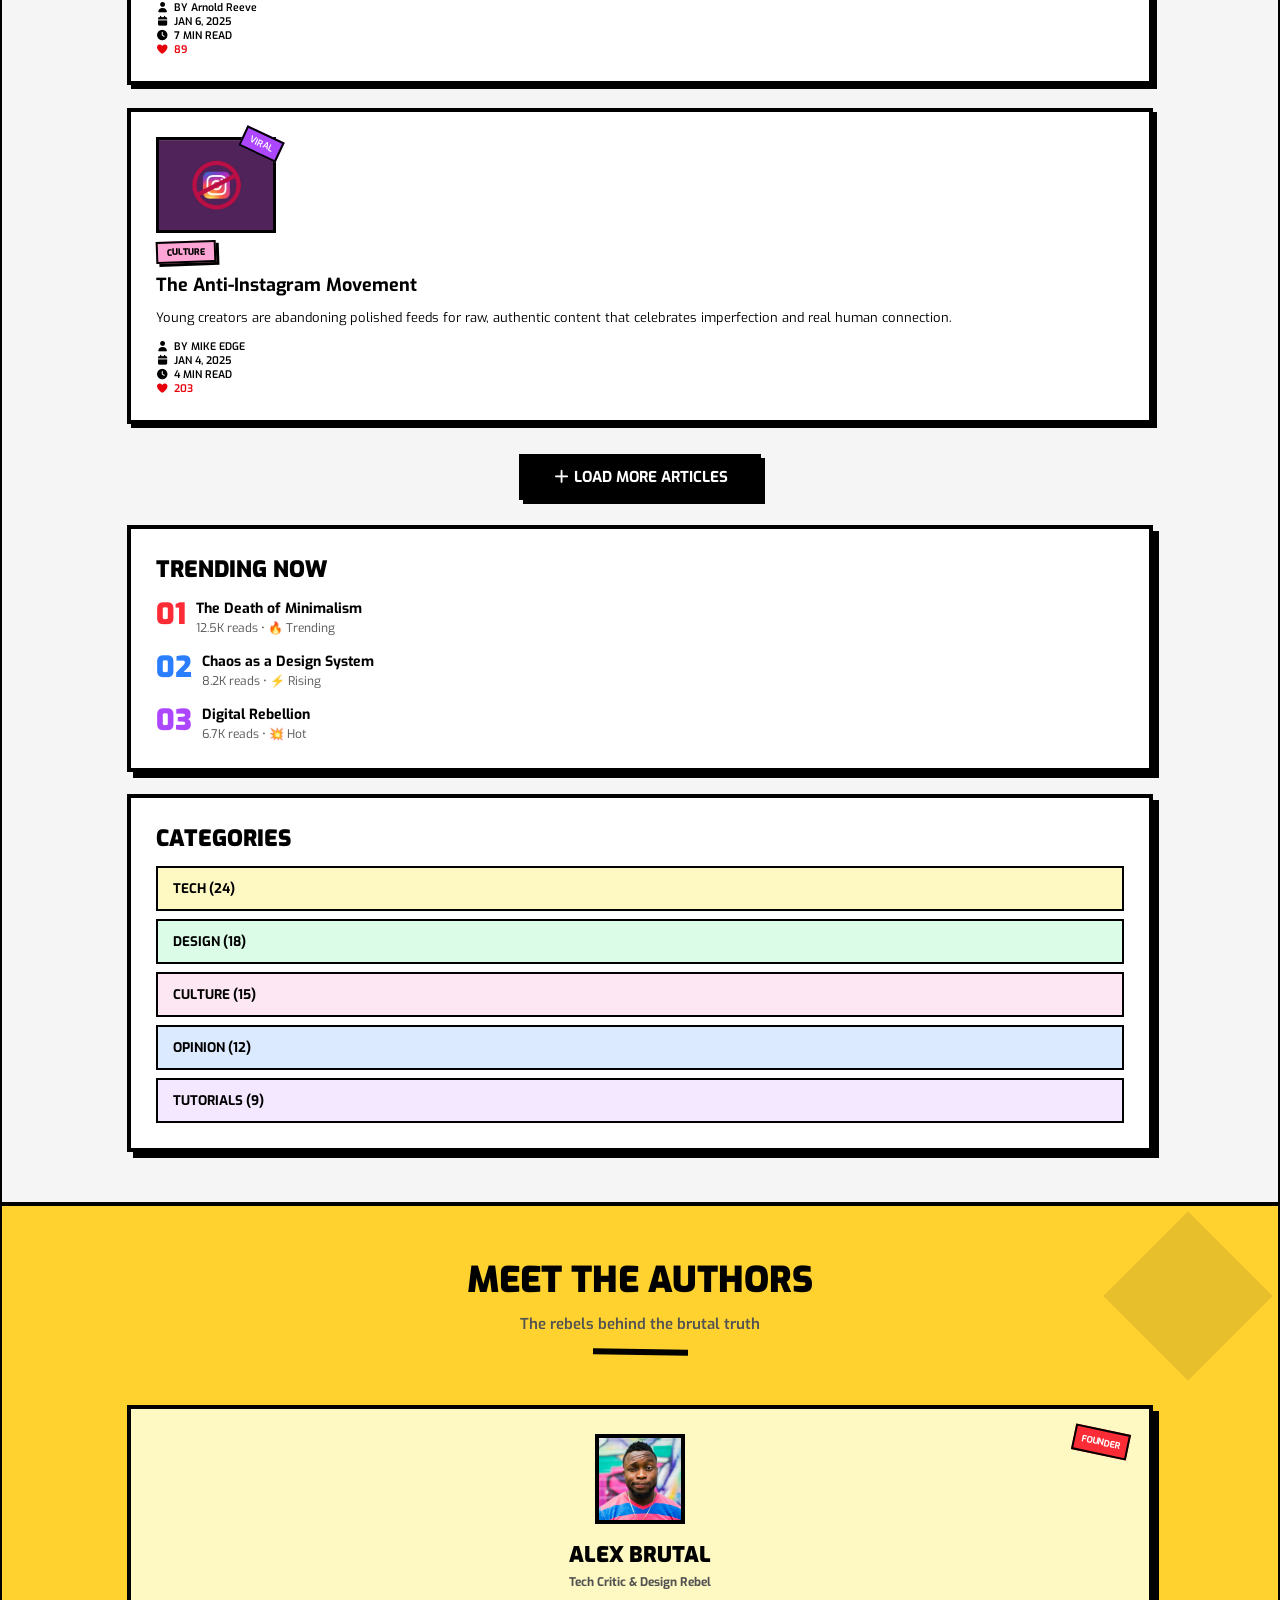
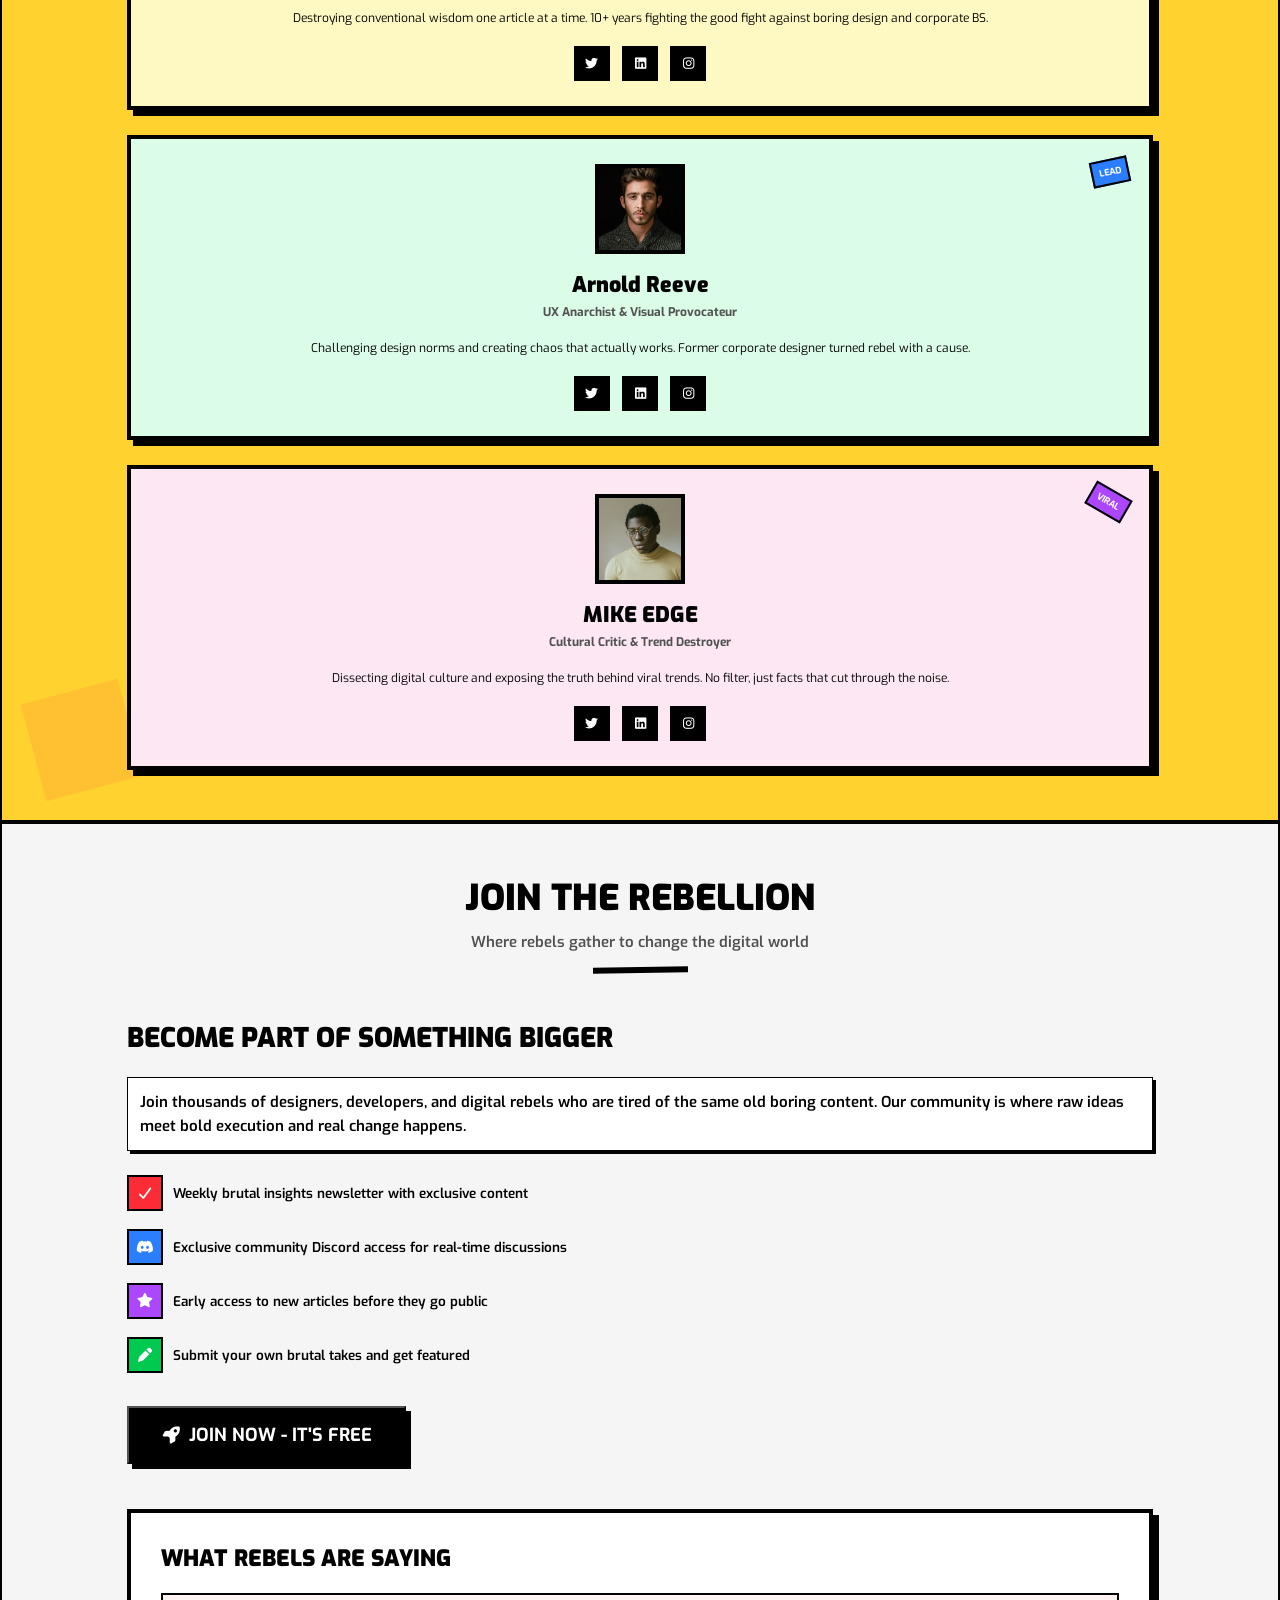
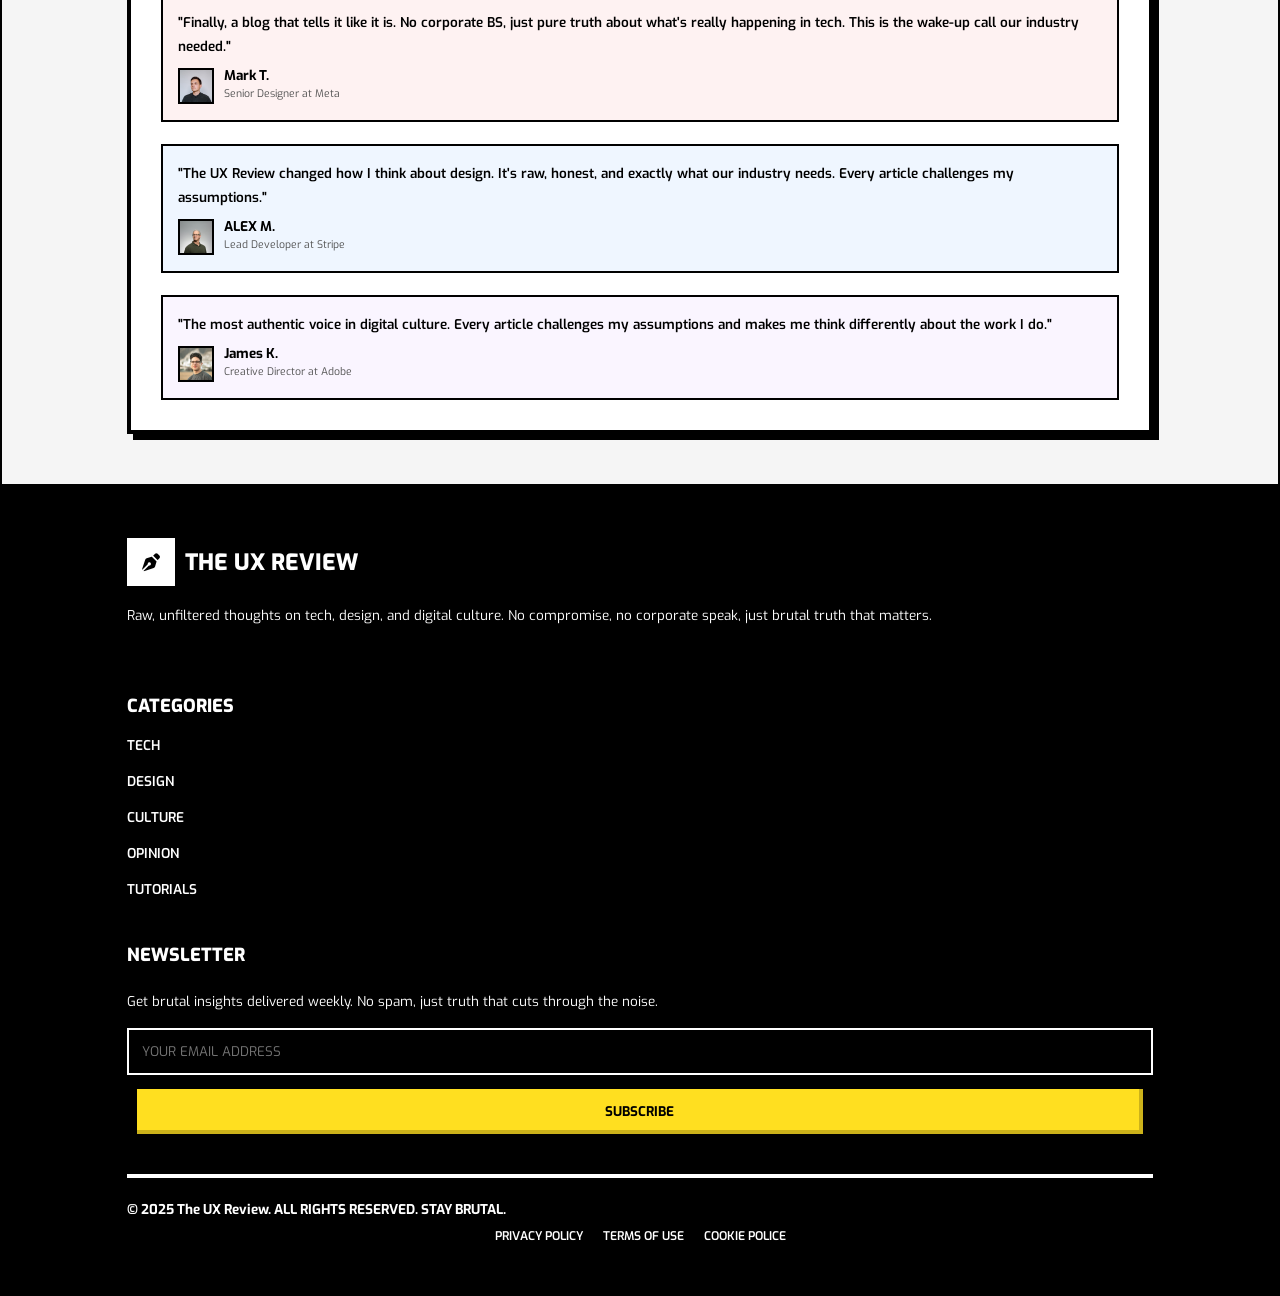
==== commit 0abb8b6c: "finsh section one mid" ====
--- a/index.html
+++ b/index.html
@@ -40,10 +40,10 @@
     </div>
 
     <div id="section-1" class="container">
+      <div class="shape-1 shape"></div>
+      <div class="shape-2 shape"></div>
+      <div class="shape-3 shape"></div>
       <div class="main">
-        <div class="shape-1 shape"></div>
-        <div class="shape-2 shape"></div>
-        <div class="shape-3 shape"></div>
         <div class="left">
           <span class="btn-span">🔥 TRENDING NOW</span>
           <h2>BRUTAL <span>THOUGHTS</span> <span>BOLD IDEAS</span></h2>
@@ -207,6 +207,9 @@
           <div></div>
         </div>
 
+        <div class="shape-1 shape"></div>
+        <div class="shape-2 shape"></div>
+
         <div class="boxes">
           <div class="box">
             <div class="inner">
@@ -231,8 +234,6 @@
           </div>
 
           <div class="box">
-            <div class="shape-1 shape"></div>
-            <div class="shape-2 shape"></div>
             <div class="inner inner-2">
               <span>LEAD</span>
               <div class="details">
--- a/css/index.css
+++ b/css/index.css
@@ -16,13 +16,13 @@
   /* ===== Text Colors ===== */
   --text-neutral-900: #000000;
   --text-neutral-800: #111111;
-  --text-neutral-400: #d1d5dc;
+  /* --text-neutral-400: #d1d5dc; */
   --text-neutral-100: #ffffff;
   --text-neutral-50: #fdfdfd;
   --text-neutral-500: #525252;
 
   --text-orange-500: #f97200;
-  --text-orange-400: #ff7a50;
+  /* --text-orange-400: #ff7a50; */
 
   --text-blue-500: #155dfc;
   --text-blue-550: #2b7fff;
@@ -40,63 +40,63 @@
   --bg-red-400: #fb2c36;
   --bg-red-100: #fef2f2;
 
-  --bg-amber-300: #e6b447;
+  /* --bg-amber-300: #e6b447; */
 
   --bg-yellow-50: #fff085;
-  --bg-yellow-100: #fef5c4;
+  /* --bg-yellow-100: #fef5c4; */
   --bg-yellow-150: #fef9c2;
-  --bg-yellow-200: #f0e08a;
-  --bg-yellow-300: #f1d962;
-  --bg-yellow-400: #d9c935;
+  /* --bg-yellow-200: #f0e08a; */
+  /* --bg-yellow-300: #f1d962; */
+  /* --bg-yellow-400: #d9c935; */
   --bg-yellow-500: #ffd15b;
   --bg-yellow-600: #ffdf20;
   --bg-yellow-700: #ffd230;
   --bg-yellow-750: #ffc131;
 
-  --bg-green-100: #f2f9e6;
-  --bg-green-300: #d5e5b7;
-  --bg-green-500: #b1c47a;
+  /* --bg-green-100: #f2f9e6; */
+  /* --bg-green-300: #d5e5b7; */
+  /* --bg-green-500: #b1c47a; */
   --bg-green-600: #7bf1a7;
   --bg-green-400: #dbfce7;
   --bg-green-700: #00c950;
 
-  --bg-blue-50: #f5f6ff;
-  --bg-blue-100: #e5e8ff;
-  --bg-blue-300: #c3cfff;
-  --bg-blue-500: #9bafff;
-  --bg-blue-600: #879bff;
+  /* --bg-blue-50: #f5f6ff; */
+  /* --bg-blue-100: #e5e8ff; */
+  /* --bg-blue-300: #c3cfff; */
+  /* --bg-blue-500: #9bafff; */
+  /* --bg-blue-600: #879bff; */
   --bg-blue-350: #2b7fff;
   --bg-blue-400: #8ec5ff;
   --bg-blue-700: #1da1f2;
   --bg-blue-800: #155dfb;
   --bg-blue-25: #eff6ff;
 
-  --bg-purple-50: #f8f7ff;
-  --bg-purple-100: #ebe7ff;
-  --bg-purple-300: #c9bfff;
+  /* --bg-purple-50: #f8f7ff; */
+  /* --bg-purple-100: #ebe7ff; */
+  /* --bg-purple-300: #c9bfff; */
   --bg-purple-350: #f3e8ff;
-  --bg-purple-500: #9b80ff;
-  --bg-purple-600: #875cff;
+  /* --bg-purple-500: #9b80ff; */
+  /* --bg-purple-600: #875cff; */
   --bg-purple-550: #ad46ff;
   --bg-purple-400: #dbeafe;
   --bg-purple-700: #dab2ff;
   --bg-purple-800: #9810fa;
   --bg-purple-25: #faf5ff;
 
-  --bg-pink-100: #f9e7f7;
-  --bg-pink-300: #d9bff1;
-  --bg-pink-600: #9739bf;
+  /* --bg-pink-100: #f9e7f7; */
+  /* --bg-pink-300: #d9bff1; */
+  /* --bg-pink-600: #9739bf; */
   --bg-pink-700: #fea5d5;
   --bg-pink-400: #fce7f3;
 
   --bg-neutral-900: #000000;
-  --bg-neutral-300: #dedede;
-  --bg-neutral-50: #fefefe;
-  --bg-neutral-75: #f7f7f7;
+  /* --bg-neutral-300: #dedede; */
+  /* --bg-neutral-50: #fefefe; */
+  /* --bg-neutral-75: #f7f7f7; */
   --bg-neutral-85: #f5f5f5;
   --bg-neutral-100: #ffffff;
-  --bg-neutral-400: #b4b4b4;
-  --bg-neutral-600: #707070;
+  /* --bg-neutral-400: #b4b4b4; */
+  /* --bg-neutral-600: #707070; */
 }
 
 *::selection {
@@ -142,7 +142,7 @@
   color: var(--text-neutral-50);
   font-weight: 700;
   font-size: 0.6563rem;
-  padding: 0.625rem 1.25rem 0.625rem 0.9375rem;
+  padding: 0.625rem 0.9375rem;
   transform: rotate(-2deg);
   margin-bottom: 0.9375rem;
   box-shadow: 0.1875rem 0.1875rem black;
@@ -152,27 +152,27 @@
   position: relative;
   z-index: 2;
   text-align: center;
-  margin-bottom: 50px;
-}
-
-.head-content h2 {
-  font-size: 35.6px;
-  font-weight: 900;
-}
-
-.head-content p {
-  font-size: 15px;
-  color: var(--text-neutral-500);
-  margin-block: 10px 15px;
-  font-weight: 600;
-}
-
-.head-content div {
-  width: 95px;
-  height: 6px;
-  background-color: var(--bg-neutral-900);
-  margin: 0 auto;
-  transform: rotate(1deg);
+  margin-bottom: 3.125rem;
+
+  h2 {
+    font-size: 2.225rem;
+    font-weight: 900;
+  }
+
+  p {
+    font-size: 0.9375rem;
+    color: var(--text-neutral-500);
+    margin-block: 0.625rem 0.9375rem;
+    font-weight: 600;
+  }
+
+  div {
+    width: 5.9375rem;
+    height: 0.375rem;
+    background-color: var(--bg-neutral-900);
+    margin: 0 auto;
+    transform: rotate(1deg);
+  }
 }
 
 /* Start Header */
@@ -182,51 +182,58 @@
   left: 0;
   right: 0;
   z-index: 90000;
-}
-
-#header .nav {
-  display: flex;
-  justify-content: space-between;
-  align-items: center;
-  background-color: var(--bg-neutral-100);
-  border: 0.125rem solid black;
-  padding: 0.55rem 1.125rem;
-  border-radius: 0.625rem;
-}
-
-#header .nav .left h1 {
-  font-size: 1.41rem;
-  color: var(--text-neutral-800);
-  font-weight: 800;
-}
-
-#header .nav .left h1 span {
-  color: var(--text-orange-500);
-}
-
-#header .nav .center,
-#header .nav .right a {
-  display: none;
-}
-
-#header .nav .right .icon {
-  background-color: var(--bg-neutral-100);
-  padding: 0.675rem 0.5rem;
-  box-shadow: 0.2rem 0.2rem black;
-  border-radius: 0.25rem;
-  border: 0.125rem solid black;
-  display: flex;
-  justify-content: center;
-  align-items: center;
-  transition: 0.2s;
-}
-
-#header .nav .right .icon:hover {
-  transform: translateY(-0.1363rem);
-}
-
-#header .nav .right i {
-  font-size: 1.1rem;
+
+  .nav {
+    display: flex;
+    justify-content: space-between;
+    align-items: center;
+    background-color: var(--bg-neutral-100);
+    border: 0.125rem solid black;
+    padding: 0.55rem 1.125rem;
+    border-radius: 0.625rem;
+
+    .left {
+      h1 {
+        font-size: 1.41rem;
+        color: var(--text-neutral-800);
+        font-weight: 800;
+
+        span {
+          color: var(--text-orange-500);
+        }
+      }
+    }
+
+    .center {
+      display: none;
+    }
+
+    .right {
+      a {
+        display: none;
+      }
+
+      .icon {
+        background-color: var(--bg-neutral-100);
+        padding: 0.675rem 0.5rem;
+        box-shadow: 0.2rem 0.2rem black;
+        border-radius: 0.25rem;
+        border: 0.125rem solid black;
+        display: flex;
+        justify-content: center;
+        align-items: center;
+        transition: 0.2s;
+
+        &:hover {
+          transform: translateY(-0.1363rem);
+        }
+
+        i {
+          font-size: 1.1rem;
+        }
+      }
+    }
+  }
 }
 /* End Header */
 
@@ -235,40 +242,42 @@
   padding-block: 7.1875rem 2.5rem;
   min-height: 100vh;
   background-color: var(--bg-yellow-50);
+  border: 0.125rem solid black;
+  position: relative;
 }
 
 #section-1 .main {
-  position: relative;
+  
   display: flex;
   flex-flow: column wrap;
   gap: 3.125rem;
   height: 100%;
 }
 
-#section-1 .main .shape {
+#section-1 .shape {
   position: absolute;
 }
 
-#section-1 .main .shape-1 {
-  left: 5.1%;
-  top: -8%;
+#section-1 .shape-1 {
+  left: 45px;
+  top: 40px;
   width: 5.9375rem;
   height: 5.9375rem;
-  background-color: rgba(0, 0, 0, 0.134);
-  transform: rotate(10deg);
+  background-color: rgba(0, 0, 0, 0.094);
+  transform: rotate(11deg);
   z-index: 0;
 }
 
-#section-1 .main .shape-2 {
+#section-1 .shape-2 {
   background-color: #fb2c361b;
-  width: 4.375rem;
-  height: 4.375rem;
-  right: 13%;
-  top: 1%;
+  width: 4.675rem;
+  height: 4.675rem;
+  right: 80px;
+  top: 150px;
   transform: rotate(45deg);
 }
 
-#section-1 .main .shape-3 {
+#section-1 .shape-3 {
   display: none;
 }
 
@@ -283,6 +292,10 @@
   font-weight: 900;
   text-shadow: 0.1875rem 0.1875rem #000000cc;
   line-height: 4.25rem;
+}
+
+#section-1 .main .left h2 span{
+  display: block;
 }
 
 #section-1 .main .left h2 span:first-child {
@@ -306,7 +319,7 @@
 
 #section-1 .main .btn {
   display: flex;
-  justify-content: space-between;
+  gap: 0.75rem;
 }
 
 #section-1 .main .btn button {
@@ -315,6 +328,7 @@
   font-weight: 700;
   border: 0.25rem solid black;
   box-shadow: 0.25rem 0.25rem black;
+  cursor: pointer;
   transition: 0.2s;
 }
 
@@ -326,13 +340,13 @@
 #section-1 .main .btn button:first-child {
   background-color: var(--bg-neutral-900);
   color: var(--text-neutral-100);
-  width: 51%;
+  flex-grow: 1.2;
 }
 
 #section-1 .main .btn button:last-child {
   background-color: var(--text-neutral-100);
   color: var(--bg-neutral-900);
-  width: 45%;
+  flex-grow: 1;
 }
 
 #section-1 .main .right {
@@ -355,8 +369,8 @@
 
 #section-1 .main .right span {
   position: absolute;
-  top: -5%;
-  right: -4%;
+  top: -10px;
+  right: -15px;
   font-size: 0.75rem;
   background-color: var(--text-red-400);
   padding: 0.5rem 0.875rem;
@@ -372,6 +386,7 @@
 #section-2 {
   padding-block: 3.125rem;
   background-color: var(--bg-neutral-85);
+  border: 0.125rem solid black;
 }
 
 #section-2 .main {
@@ -668,153 +683,155 @@
   padding-block: 3.125rem;
   position: relative;
   background-color: var(--bg-yellow-700);
-  border: 0.2188rem solid black;
-  border-left: none;
-  border-right: none;
-}
-
-#section-3 .shape {
-  position: absolute;
-}
-
-#section-3 .shape-1 {
-  inset: 1.875rem 1.875rem auto auto;
-  height: 7.5rem;
-  width: 7.5rem;
-  transform: rotate(45deg);
-  background-color: rgba(0, 0, 0, 0.096);
-}
-
-#section-3 .shape-2 {
-  inset: auto auto 1.875rem 1.875rem;
-  width: 6.25rem;
-  height: 6.25rem;
-  background-color: var(--bg-yellow-750);
-  transform: rotate(-15deg);
-}
-
-#section-3 .boxes {
-  display: flex;
-  flex-flow: column wrap;
-  gap: 1.5625rem;
-}
-
-#section-3 .boxes .box {
-  text-align: center;
-}
-
-#section-3 .boxes .box .inner {
-  background-color: var(--bg-yellow-150);
-  padding: 1.5625rem;
-  border: 0.25rem solid;
-  box-shadow: 0.375rem 0.375rem black;
-  position: relative;
-  transition: 0.2s;
-}
-
-#section-3 .boxes .box .inner-2 {
-  background-color: var(--bg-green-400);
-}
-
-#section-3 .boxes .box .inner-3 {
-  background-color: var(--bg-pink-400);
-}
-
-#section-3 .boxes .box .inner:hover {
-  transform: translate(-0.125rem, -0.125rem);
-}
-
-#section-3 .boxes .box .inner .details .img {
-  width: 5.625rem;
-  margin: 0 auto;
-  border: 0.25rem solid;
-}
-
-#section-3 .boxes .box .inner .details h3 {
-  font-size: 1.3438rem;
-  font-weight: 900;
-  margin-block: 1rem 0.3125rem;
-  transition: 0.2s;
-}
-
-#section-3 .boxes .box .inner:hover h3 {
-  color: var(--text-red-500);
-}
-
-#section-3 .boxes .box .inner:hover h3.head-blue {
-  color: var(--text-blue-500);
-}
-
-#section-3 .boxes .box .inner:hover h3.head-purple {
-  color: var(--text-purple-700);
-}
-
-#section-3 .boxes .box .inner .details h4 {
-  font-size: 0.75rem;
-  color: var(--text-neutral-500);
-}
-
-#section-3 .boxes .box .inner > p {
-  font-size: 0.75rem;
-  margin-block: 1.125rem;
-  line-height: 1.25rem;
-}
-
-#section-3 .boxes .box .inner .social {
-  display: flex;
-  justify-content: center;
-  gap: 0.75rem;
-}
-
-#section-3 .boxes .box .inner .social a {
-  background-color: var(--bg-neutral-900);
-  color: var(--text-neutral-100);
-  padding: 0.6875rem 0.625rem;
-  display: flex;
-  justify-content: center;
-  align-items: center;
-  font-size: 0.8125rem;
-  transition: 0.2s;
-}
-
-#section-3 .boxes .box .inner .social a:hover {
-  box-shadow: 0.3125rem 0.3125rem black;
-  transform: translate(-0.3125rem, -0.3125rem);
-}
-
-#section-3 .boxes .box .inner .social a:first-child:hover {
-  background-color: var(--bg-blue-700);
-}
-
-#section-3 .boxes .box .inner .social a:nth-child(2):hover {
-  background-color: var(--bg-blue-800);
-}
-
-#section-3 .boxes .box .inner .social a:last-child:hover {
-  background-color: var(--bg-purple-800);
-}
-
-#section-3 .boxes .box .inner span {
-  position: absolute;
-  top: 1.25rem;
-  right: 1.25rem;
-  background-color: var(--bg-red-400);
-  font-size: 0.5625rem;
-  transform: rotate(12deg);
-  color: var(--text-neutral-100);
-  font-weight: 700;
-  padding: 0.3125rem 0.375rem;
   border: 0.125rem solid black;
-}
-
-#section-3 .boxes .box .inner-2 span {
-  background-color: var(--bg-blue-350);
-  transform: rotate(-12deg);
-}
-
-#section-3 .boxes .box .inner-3 span {
-  background-color: var(--bg-purple-550);
-  transform: rotate(30deg);
+
+  .main {
+    .shape {
+      position: absolute;
+    }
+
+    .shape-1 {
+      inset: 1.875rem 1.875rem auto auto;
+      height: 7.5rem;
+      width: 7.5rem;
+      transform: rotate(45deg);
+      background-color: rgba(0, 0, 0, 0.096);
+    }
+
+    .shape-2 {
+      inset: auto auto 1.875rem 1.875rem;
+      width: 6.25rem;
+      height: 6.25rem;
+      background-color: var(--bg-yellow-750);
+      transform: rotate(-15deg);
+    }
+
+    .boxes {
+      display: flex;
+      flex-flow: column wrap;
+      gap: 1.5625rem;
+
+      .box {
+        text-align: center;
+
+        .inner {
+          background-color: var(--bg-yellow-150);
+          padding: 1.5625rem;
+          border: 0.25rem solid;
+          box-shadow: 0.375rem 0.375rem black;
+          position: relative;
+          transition: 0.2s;
+
+          &:hover {
+            transform: translate(-0.125rem, -0.125rem);
+          }
+
+          &:hover h3 {
+            color: var(--text-red-500);
+          }
+
+          &:hover h3.head-blue {
+            color: var(--text-blue-500);
+          }
+
+          &:hover h3.head-purple {
+            color: var(--text-purple-700);
+          }
+
+          .details {
+            .img {
+              width: 5.625rem;
+              margin: 0 auto;
+              border: 0.25rem solid;
+            }
+
+            h3 {
+              font-size: 1.3438rem;
+              font-weight: 900;
+              margin-block: 1rem 0.3125rem;
+              transition: 0.2s;
+            }
+
+            h4 {
+              font-size: 0.75rem;
+              color: var(--text-neutral-500);
+            }
+          }
+
+          p {
+            font-size: 0.75rem;
+            margin-block: 1.125rem;
+            line-height: 1.25rem;
+          }
+
+          .social {
+            display: flex;
+            justify-content: center;
+            gap: 0.75rem;
+
+            a {
+              background-color: var(--bg-neutral-900);
+              color: var(--text-neutral-100);
+              padding: 0.6875rem 0.625rem;
+              display: flex;
+              justify-content: center;
+              align-items: center;
+              font-size: 0.8125rem;
+              transition: 0.2s;
+            }
+
+            a:hover {
+              box-shadow: 0.3125rem 0.3125rem black;
+              transform: translate(-0.3125rem, -0.3125rem);
+            }
+
+            a:first-child:hover {
+              background-color: var(--bg-blue-700);
+            }
+
+            a:nth-child(2):hover {
+              background-color: var(--bg-blue-800);
+            }
+
+            a:last-child:hover {
+              background-color: var(--bg-purple-800);
+            }
+          }
+
+          span {
+            position: absolute;
+            top: 1.25rem;
+            right: 1.25rem;
+            background-color: var(--bg-red-400);
+            font-size: 0.5625rem;
+            transform: rotate(12deg);
+            color: var(--text-neutral-100);
+            font-weight: 700;
+            padding: 0.3125rem 0.375rem;
+            border: 0.125rem solid black;
+          }
+        }
+
+        .inner-2 {
+          background-color: var(--bg-green-400);
+
+          span {
+            background-color: var(--bg-blue-350);
+            transform: rotate(-12deg);
+          }
+        }
+
+        .inner-3 {
+          background-color: var(--bg-pink-400);
+
+          span {
+            background-color: var(--bg-purple-550);
+            transform: rotate(30deg);
+          }
+        }
+      }
+    }
+  }
 }
 /* End Section 3 */
 
@@ -822,6 +839,7 @@
 #section-4 {
   padding-block: 3.125rem;
   background-color: var(--bg-neutral-85);
+  border: 0.125rem solid black;
 
   .main {
     .head-content {
@@ -915,7 +933,7 @@
 
       .rightContent {
         .inner {
-          border: 0.2188rem solid black;
+          border: 0.25rem solid black;
           padding: 1.875rem;
           background-color: var(--bg-neutral-100);
           box-shadow: 0.375rem 0.375rem black;
@@ -990,8 +1008,9 @@
 
 /* Start Footer */
 #footer {
-  padding-block: 50px;
+  padding-block: 3.125rem;
   background-color: var(--bg-neutral-900);
+  border: 0.125rem solid black;
 
   .main {
     color: var(--text-neutral-100);
@@ -999,56 +1018,56 @@
     .boxes {
       display: flex;
       flex-flow: column wrap;
-      padding-bottom: 40px;
-      border-bottom: 4px solid white;
+      padding-bottom: 2.5rem;
+      border-bottom: 0.25rem solid white;
 
       .box-1 {
-        margin-bottom: 70px;
+        margin-bottom: 4.375rem;
 
         .title {
           display: flex;
           align-items: center;
-          gap: 10px;
-          margin-bottom: 20px;
+          gap: 0.625rem;
+          margin-bottom: 1.25rem;
 
           .icon {
-            height: 48px;
-            width: 48px;
+            height: 3rem;
+            width: 3rem;
             display: flex;
             justify-content: center;
             align-items: center;
             background-color: var(--bg-neutral-100);
             color: var(--text-neutral-900);
-            font-size: 18px;
+            font-size: 1.125rem;
           }
 
           h4 {
-            font-size: 22.5px;
+            font-size: 1.4063rem;
             font-weight: 800;
           }
         }
 
         p {
-          font-size: 13.5px;
+          font-size: 0.8438rem;
         }
       }
 
       .box-2 {
-        margin-bottom: 45px;
+        margin-bottom: 2.8125rem;
 
         h5 {
-          font-size: 18px;
+          font-size: 1.125rem;
           font-weight: 800;
-          margin-bottom: 18px;
+          margin-bottom: 1.125rem;
         }
 
         .links {
           display: flex;
           flex-direction: column;
-          gap: 18px;
+          gap: 1.125rem;
 
           a {
-            font-size: 13.5px;
+            font-size: 0.8438rem;
             font-weight: 600;
             transition: 0.2s;
           }
@@ -1060,15 +1079,14 @@
       }
 
       .box-3 {
-
         h5 {
-          font-size: 18px;
+          font-size: 1.125rem;
           font-weight: 800;
         }
 
         p {
-          margin-block: 25px 18px;
-          font-size: 13.5px;
+          margin-block: 1.5625rem 1.125rem;
+          font-size: 0.8438rem;
         }
 
         input {
@@ -1078,11 +1096,11 @@
         input[type="text"] {
           width: 100%;
           background-color: transparent;
-          padding: 13px;
+          padding: 0.8125rem;
           outline: none;
-          border: 2px solid white;
+          border: 0.125rem solid white;
           color: var(--text-neutral-100);
-          margin-bottom: 14px;
+          margin-bottom: 0.875rem;
         }
 
         input[type="text"]:focus {
@@ -1094,29 +1112,29 @@
           margin-inline: auto;
           color: var(--text-neutral-900);
           font-weight: 700;
-          padding-block: 14px;
+          padding-block: 0.875rem;
           background-color: var(--bg-yellow-600);
           border: none;
-          box-shadow: -4px -4px #ccb21a inset;
+          box-shadow: -0.25rem -0.25rem #ccb21a inset;
           transition: 0.2s;
         }
 
         input[type="submit"]:hover {
-          transform: translate(3px, 3px);
+          transform: translate(0.1875rem, 0.1875rem);
           background-color: #fdc700;
         }
       }
     }
 
     .bottom {
-      margin-top: 22px;
+      margin-top: 1.375rem;
       display: flex;
       flex-direction: column;
-      gap: 10px;
+      gap: 0.625rem;
       color: var(--text-neutral-100);
 
       p {
-        font-size: 13.5px;
+        font-size: 0.8438rem;
         font-weight: 700;
       }
 
@@ -1124,8 +1142,8 @@
         display: flex;
         justify-content: center;
         align-items: center;
-        gap: 20px;
-        font-size: 12px;
+        gap: 1.25rem;
+        font-size: 0.75rem;
         font-weight: 600;
 
         a {
--- a/css/indexMid.css
+++ b/css/indexMid.css
@@ -1,13 +1,192 @@
-@media (min-width: 640px) {}
+@media (min-width: 500px) {
+  /* Start Global */
+  .container {
+    padding-inline: 2.5%;
+  }
 
+  .btn-span {
+    font-size: 12px;
+    padding: 11px 16px;
+    margin-bottom: 20px;
+  }
+  /* End Global */
 
-@media (min-width: 768px) {}
+  /* Start Header */
+  #header {
+    background-color: rgb(247, 9, 195);
+  }
+  /* End Header */
 
+  /* Start Section 1 */
+  #section-1 .shape-1 {
+    width: 115px;
+    height: 115px;
+  }
 
-@media (min-width: 1024px) {}
+  #section-1 .shape-2 {
+    width: 84.8px;
+    height: 84.8px;
+  }
 
+  #section-1 .main .left h2 {
+    font-size: 63px;
+    line-height: 79px;
+  }
 
-@media (min-width: 1280px) {}
+  #section-1 .main .left p {
+    padding: 14px 27px 14px 14px;
+    font-size: 21px;
+    margin-block: 27px;
+  }
 
+  #section-1 .main .btn {
+    gap: 13.12px;
+  }
 
-@media (min-width: 1536px) {}
+  #section-1 .main .btn button {
+    font-size: 18px;
+    box-shadow: 5.5px 5.5px black;
+  }
+
+  #section-1 .main .btn button:last-child,
+  #section-1 .main .btn button:first-child {
+    flex-grow: 0;
+  }
+
+  #section-1 .main .right .img {
+    height: 340px;
+  }
+
+  #section-1 .main .right span {
+    font-size: 14px;
+  }
+  /* End Section 1 */
+}
+
+@media (min-width: 640px) {
+  #header {
+    background-color: rgb(247, 13, 9);
+  }
+}
+
+@media (min-width: 768px) {
+  #header {
+    background-color: rgb(247, 152, 9);
+  }
+
+  /* Start Global */
+  .container {
+    padding-inline: 2%;
+  }
+
+  .btn-span {
+    font-size: 14px;
+    padding: 12px 18px;
+    margin-bottom: 20px;
+  }
+  /* End Global */
+
+  /* Start Section 1 */
+  #section-1 {
+    padding-block: 145px 60px;
+  }
+
+  #section-1 .shape-1 {
+    width: 130px;
+    height: 130px;
+  }
+
+  #section-1 .shape-2 {
+    width: 100.8px;
+    height: 100.8px;
+  }
+
+  #section-1 .main .left h2 {
+    font-size: 72px;
+    line-height: 90px;
+  }
+
+  #section-1 .main .left p {
+    padding: 14px 20px 14px 14px;
+    font-size: 24px;
+    margin-block: 30px;
+  }
+
+  #section-1 .main .btn button {
+    font-size: 20px;
+    padding: 17px 30px;
+  }
+
+  #section-1 .main .right .img {
+    height: 400px;
+  }
+
+  #section-1 .main .right span {
+    font-size: 16px;
+  }
+}
+
+@media (min-width: 1024px) {
+  #header {
+    background-color: rgb(5, 255, 255);
+  }
+
+  /* Start Section 1 */
+  #section-1 .main {
+    flex-flow: row nowrap;
+    align-items: center;
+    gap: 0;
+  }
+
+  #section-1 .shape-3 {
+    display: block;
+    bottom: 78px;
+    left: 35%;
+    width: 100px;
+    height: 100px;
+    background-color: #e9e491;
+    transform: rotate(45deg);
+  }
+
+  #section-1 .main .left,
+  #section-1 .main .right {
+    width: 50%;
+  }
+
+  #section-1 .main .left {
+    padding-right: 30px;
+  }
+  #section-1 .main .right {
+    padding-left: 30px;
+  }
+
+  #section-1 .main .right {
+    transform: rotate(2deg);
+  }
+
+  #section-1 .main .right span {
+    position: absolute;
+    top: -15px;
+    right: -8px;
+    padding: 10px 17px;
+  }
+  /* End Section 1 */
+}
+
+@media (min-width: 1280px) {
+  #header {
+    background-color: rgb(17, 247, 9);
+  }
+
+  /* Start Global */
+  .container {
+    padding-inline: 9%;
+  }
+  /* End Global */
+}
+
+@media (min-width: 1536px) {
+  #header {
+    background-color: rgb(80, 9, 247);
+  }
+}
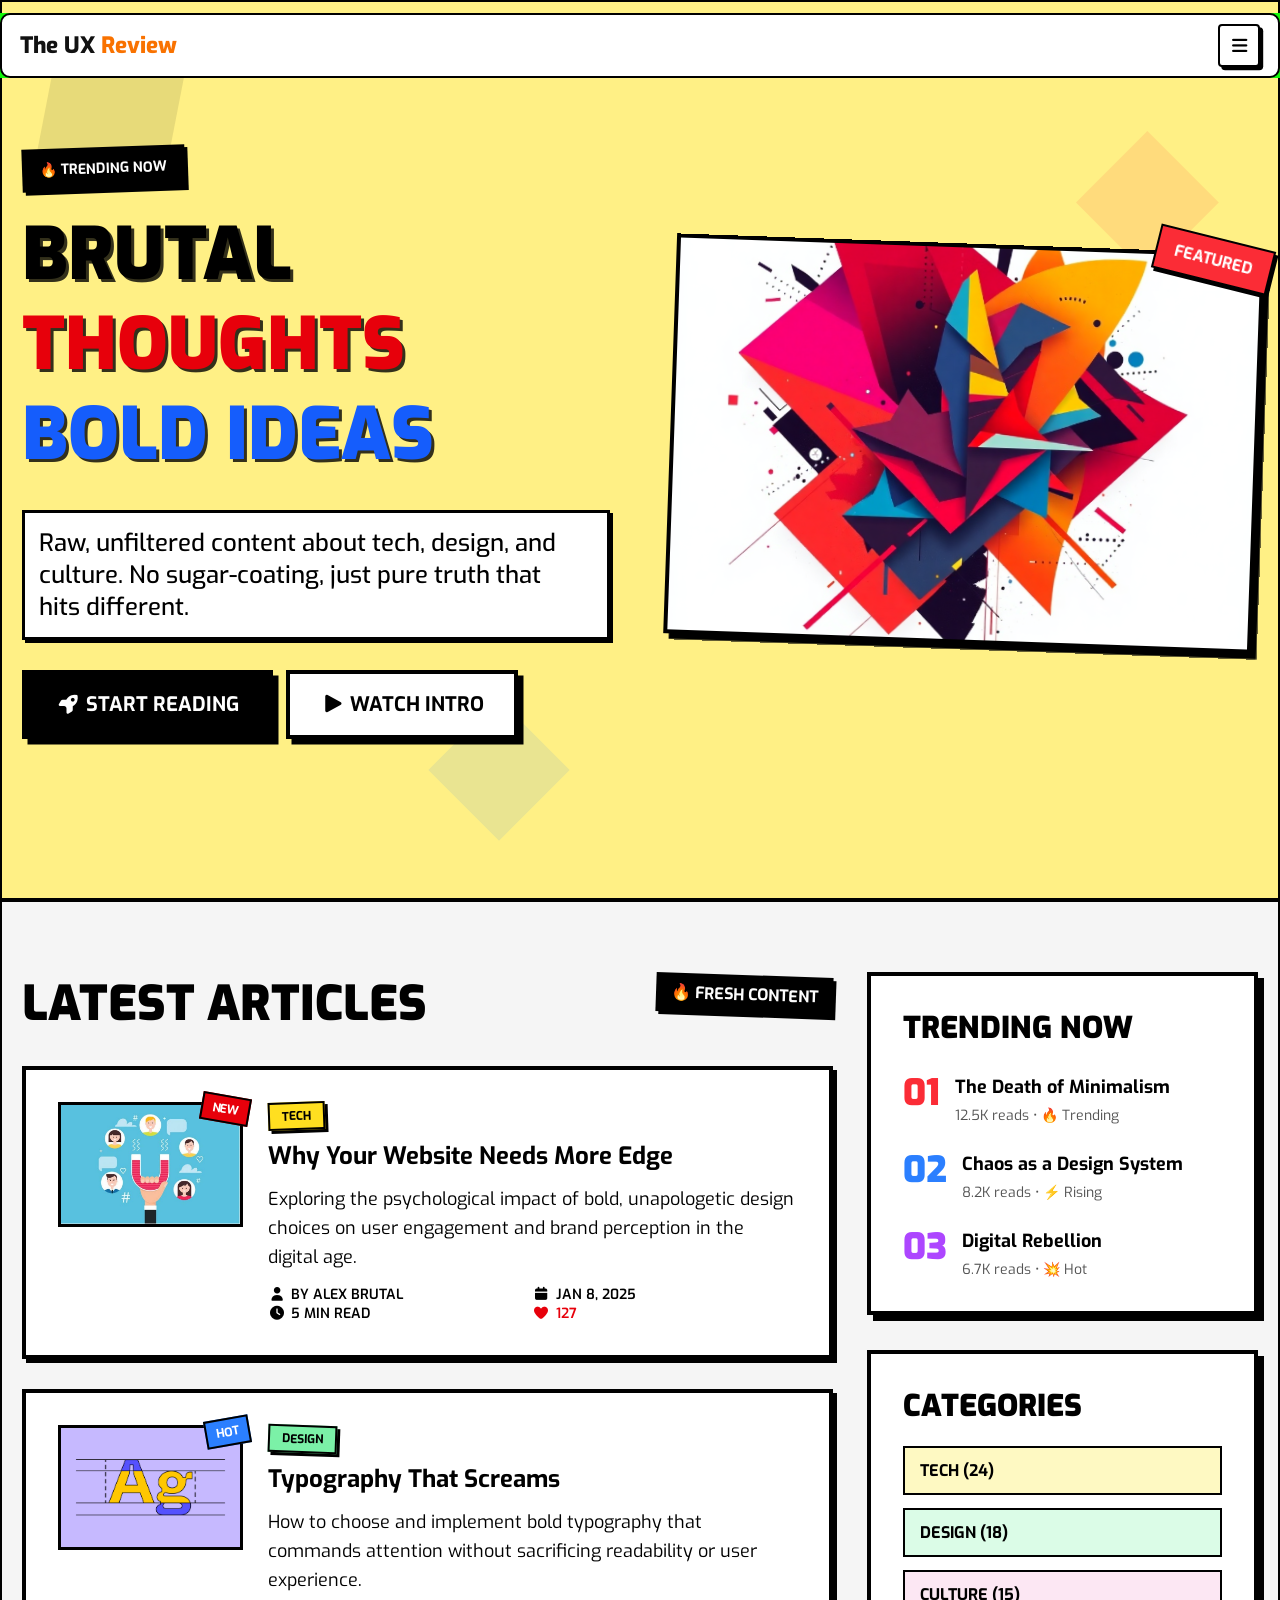
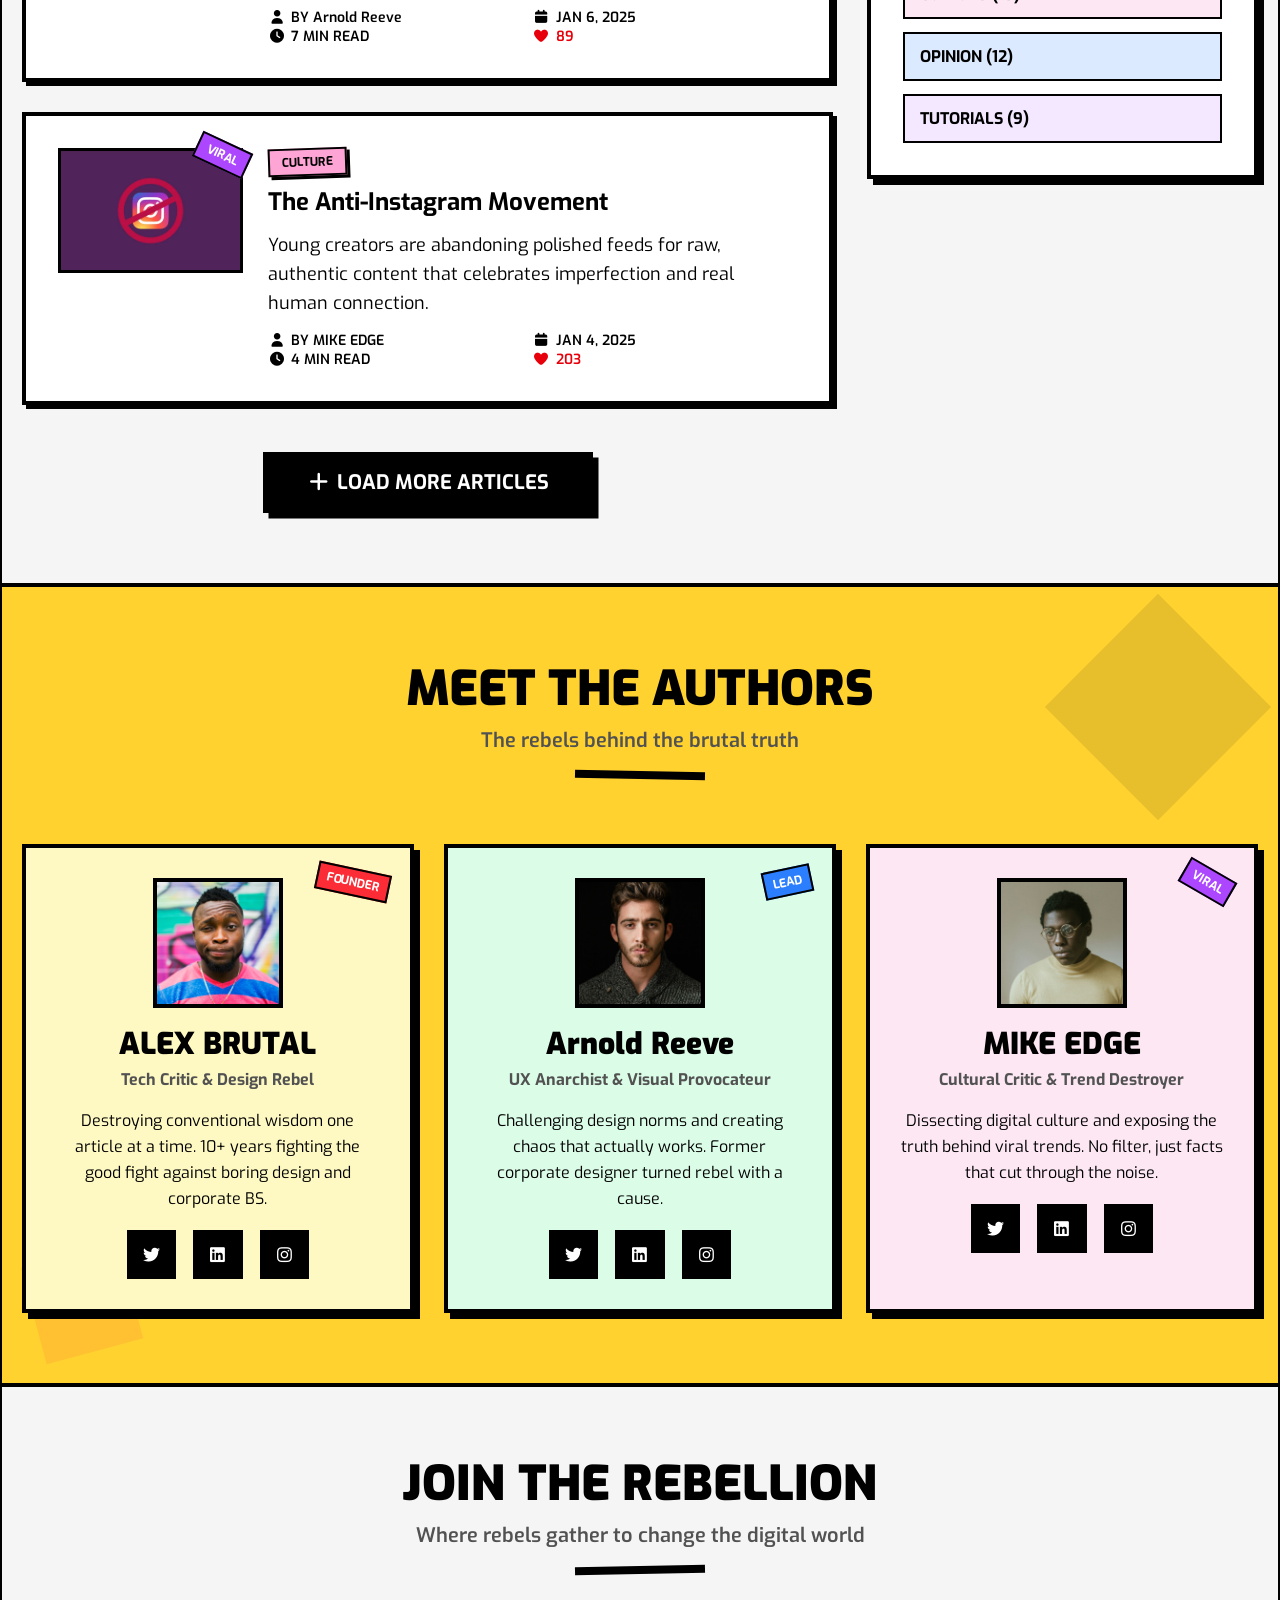
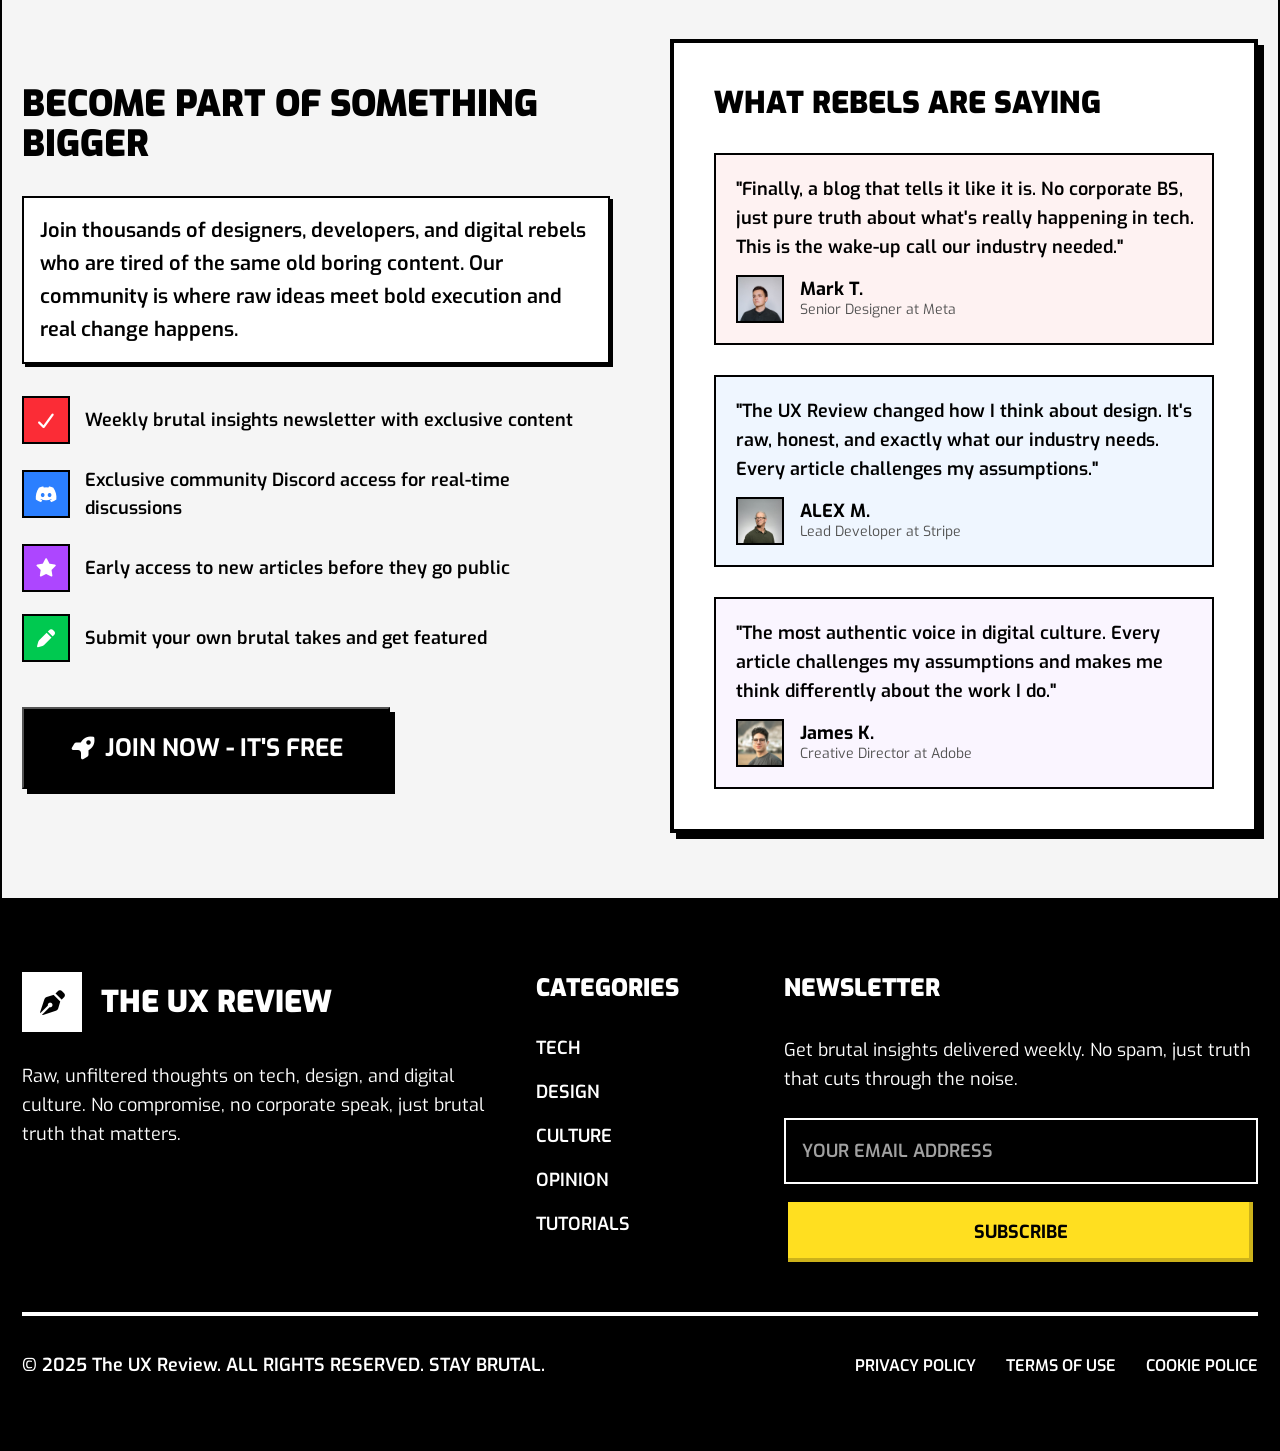
==== commit 8a343002: "just header" ====
--- a/index.html
+++ b/index.html
@@ -421,7 +421,7 @@
               cuts through the noise.
             </p>
             <input
-              type="text"
+              type="email"
               required
               name="Address"
               placeholder="YOUR EMAIL ADDRESS"
--- a/css/index.css
+++ b/css/index.css
@@ -134,7 +134,7 @@
 }
 
 .main {
-  padding-inline: 10px;
+  padding-inline: 0.625rem;
 }
 
 .btn-span {
@@ -155,7 +155,7 @@
   margin-bottom: 3.125rem;
 
   h2 {
-    font-size: 2.225rem;
+    font-size: 2.125rem;
     font-weight: 900;
   }
 
@@ -247,7 +247,6 @@
 }
 
 #section-1 .main {
-  
   display: flex;
   flex-flow: column wrap;
   gap: 3.125rem;
@@ -294,7 +293,7 @@
   line-height: 4.25rem;
 }
 
-#section-1 .main .left h2 span{
+#section-1 .main .left h2 span {
   display: block;
 }
 
@@ -409,6 +408,7 @@
   transform: rotate(3deg);
   display: none;
 }
+
 #section-2 .main .left-1 > .cards {
   display: flex;
   flex-direction: column;
@@ -446,8 +446,8 @@
 
 #section-2 .main .left-1 > .cards .card .left-2 span {
   position: absolute;
-  top: -8%;
-  right: -8%;
+  top: -10px;
+  right: -10px;
   font-size: 0.5625rem;
   padding: 0.1875rem 0.375rem;
   color: var(--text-neutral-100);
@@ -473,7 +473,7 @@
 #section-2 .main .left-1 > .cards .card .right-2 > span {
   font-size: 0.5625rem;
   padding: 0.1875rem 0.5625rem;
-  font-weight: 800;
+  font-weight: 700;
   border: 0.125rem solid black;
   box-shadow: 0.1875rem 0.1875rem black;
   margin-bottom: 0.625rem;
@@ -549,6 +549,7 @@
   background-color: var(--bg-neutral-900);
   padding: 0.8125rem 2.0625rem;
   box-shadow: 0.25rem 0.25rem black;
+  cursor: pointer;
   transition: 0.2s;
 }
 
@@ -629,6 +630,7 @@
   margin-top: 0.5rem;
   padding: 0.75rem 0.9375rem;
   border: 0.125rem solid black;
+  cursor: pointer;
   transition: 0.2s;
 }
 
@@ -869,7 +871,7 @@
             line-height: 1.5rem;
             background-color: var(--bg-neutral-100);
             padding: 0.75rem;
-            border: 0.0625rem solid black;
+            border: 0.125rem solid black;
             box-shadow: 0.1875rem 0.1875rem black;
             margin-block: 1.5rem;
           }
@@ -919,6 +921,7 @@
             color: var(--text-neutral-100);
             background-color: var(--bg-neutral-900);
             font-weight: 700;
+            cursor: pointer;
             box-shadow: 0.3125rem 0.3125rem black;
             margin-top: 0.9375rem;
             transition: 0.2s;
@@ -1093,17 +1096,22 @@
           display: block;
         }
 
-        input[type="text"] {
+        input[type="email"] {
           width: 100%;
           background-color: transparent;
           padding: 0.8125rem;
           outline: none;
+          font-weight: 600;
           border: 0.125rem solid white;
           color: var(--text-neutral-100);
           margin-bottom: 0.875rem;
         }
 
-        input[type="text"]:focus {
+        input[type="email"]::placeholder {
+          color: #a1a1a1;
+        }
+
+        input[type="email"]:focus {
           border-color: var(--text-yellow-600);
         }
 
@@ -1115,6 +1123,7 @@
           padding-block: 0.875rem;
           background-color: var(--bg-yellow-600);
           border: none;
+          cursor: pointer;
           box-shadow: -0.25rem -0.25rem #ccb21a inset;
           transition: 0.2s;
         }
--- a/css/indexMid.css
+++ b/css/indexMid.css
@@ -9,6 +9,22 @@
     padding: 11px 16px;
     margin-bottom: 20px;
   }
+
+  .head-content {
+    h2 {
+      font-size: 42px;
+    }
+
+    p {
+      font-size: 18px;
+      margin-block: 6px 15px;
+    }
+
+    div {
+      width: 115px;
+      height: 7px;
+    }
+  }
   /* End Global */
 
   /* Start Header */
@@ -61,12 +77,433 @@
     font-size: 14px;
   }
   /* End Section 1 */
+
+  /* Start Section 2 */
+  #section-2 {
+    padding-block: 60px;
+  }
+  #section-2 .main .left-1 .head h2 {
+    font-size: 42px;
+  }
+
+  #section-2 .main .left-1 > .cards .card {
+    gap: 13px;
+  }
+
+  #section-2 .main .left-1 > .cards .card .left-2 {
+    width: 140px;
+    height: 105px;
+  }
+
+  #section-2 .main .left-1 > .cards .card .left-2 span {
+    font-size: 11px;
+    font-weight: 700;
+  }
+
+  #section-2 .main .left-1 > .cards .card .right-2 > span {
+    font-size: 11px;
+  }
+
+  #section-2 .main .left-1 > .cards .card .right-2 > h3 {
+    font-size: 21px;
+  }
+
+  #section-2 .main .left-1 > .cards .card .right-2 > p {
+    font-size: 16px;
+    line-height: 26px;
+  }
+
+  #section-2 .main .left-1 > .cards .card .right-2 .bottom span {
+    font-size: 12px;
+  }
+
+  #section-2 .main .left-1 .btn-left {
+    margin-top: 40px;
+  }
+
+  #section-2 .main .left-1 .btn-left span {
+    font-size: 18px;
+    padding: 15px 38px;
+    box-shadow: 5.5px 5.5px black;
+  }
+
+  #section-2 .main .left-1 .btn-left span:hover {
+    transform: translate(5.5px, 5.5px);
+  }
+
+  #section-2 .main .right-1 {
+    gap: 28px;
+  }
+
+  #section-2 .main .right-1 .box {
+    padding: 30px;
+  }
+
+  #section-2 .main .right-1 .box h3 {
+    font-size: 26px;
+  }
+
+  #section-2 .main .right-1 .box-1 .content {
+    margin-top: 25px;
+    gap: 15px;
+  }
+
+  #section-2 .main .right-1 .box-1 .content > span {
+    font-size: 32px;
+  }
+
+  #section-2 .main .right-1 .box-1 .content .right h5 {
+    font-size: 16px;
+  }
+
+  #section-2 .main .right-1 .box-2 h3 {
+    margin-bottom: 20px;
+  }
+
+  #section-2 .main .right-1 .box-2 .content {
+    margin-top: 13px;
+  }
+
+  #section-2 .main .right-1 .box-2 .content h5 {
+    font-size: 14px;
+    font-weight: 700;
+  }
+  /* End Section 2 */
+
+  /* Start Section 3 */
+  #section-3 {
+    padding-block: 70px;
+
+    .main {
+      .shape-1 {
+        height: 140px;
+        width: 140px;
+      }
+
+      .boxes {
+        .box {
+          .inner {
+            .details {
+              .img {
+                width: 115px;
+              }
+
+              h3 {
+                font-size: 26px;
+              }
+
+              h4 {
+                font-size: 14px;
+              }
+            }
+
+            p {
+              font-size: 14px;
+              line-height: 23px;
+            }
+
+            .social {
+              gap: 15px;
+
+              a {
+                padding: 14px 12px;
+                font-size: 15px;
+              }
+            }
+
+            span {
+              font-size: 11px;
+              padding: 3px 7px;
+            }
+          }
+        }
+      }
+    }
+  }
+  /* End Section 3 */
+
+  /* Start Section 4 */
+  #section-4 {
+    padding-block: 65px;
+
+    .main {
+      .body-content {
+        gap: 50px;
+
+        .leftContent {
+          .inner {
+            h3 {
+              font-size: 32px;
+              line-height: 35px;
+            }
+
+            p {
+              font-size: 18px;
+              line-height: 28px;
+              padding: 11px 8px 11px 11px;
+              margin-block: 28px;
+            }
+
+            .card {
+              gap: 13px;
+              margin-bottom: 20px;
+
+              .icon {
+                width: 41px;
+                height: 41px;
+                font-size: 16px;
+              }
+
+              span {
+                font-size: 16px;
+                line-height: 25px;
+              }
+            }
+
+            button {
+              padding: 21px 38px;
+              font-size: 21px;
+              margin-top: 20px;
+            }
+          }
+        }
+
+        .rightContent {
+          .inner {
+            padding: 35px;
+
+            h4 {
+              font-size: 26px;
+              margin-bottom: 27px;
+            }
+
+            .boxes {
+              gap: 27px;
+
+              .box {
+                padding: 20px 14px 20px 20px;
+
+                p {
+                  font-size: 16px;
+                  line-height: 26px;
+                  margin-bottom: 10px;
+                }
+
+                .bottom {
+                  gap: 13px;
+
+                  .img {
+                    width: 43px;
+                  }
+
+                  .box-content {
+                    h5 {
+                      font-size: 16px;
+                    }
+
+                    span {
+                      font-size: 12px;
+                    }
+                  }
+                }
+              }
+            }
+          }
+        }
+      }
+    }
+  }
+  /* End Section 4 */
+
+  /* Start Footer */
+  #footer {
+    padding-block: 70px;
+
+    .main {
+      .boxes {
+        padding-bottom: 45px;
+
+        .box-1 {
+          .title {
+            gap: 18px;
+            margin-bottom: 28px;
+
+            .icon {
+              height: 54px;
+              width: 54px;
+              font-size: 21px;
+            }
+
+            h4 {
+              font-size: 26px;
+              font-weight: 900;
+            }
+          }
+
+          p {
+            font-size: 16px;
+            line-height: 26px;
+          }
+        }
+
+        .box-2 {
+          h5 {
+            font-size: 21px;
+            font-weight: 900;
+            margin-bottom: 27px;
+          }
+
+          .links {
+            a {
+              font-size: 16px;
+            }
+          }
+        }
+
+        .box-3 {
+          h5 {
+            font-size: 21px;
+            font-weight: 900;
+          }
+
+          p {
+            margin-block: 26px 19px;
+            font-size: 16px;
+            line-height: 26px;
+          }
+
+          input[type="email"] {
+            padding: 16px;
+            font-size: 17px;
+            margin-bottom: 16px;
+          }
+
+          input[type="submit"] {
+            padding-block: 16px;
+            font-size: 16px;
+          }
+        }
+      }
+
+      .bottom {
+        text-align: center;
+        margin-top: 32px;
+        gap: 15px;
+
+        p {
+          font-size: 16px;
+          font-weight: 600;
+          line-height: 25px;
+        }
+
+        .right {
+          gap: 24px;
+          font-size: 14px;
+        }
+      }
+    }
+  }
+  /* End Footer */
 }
 
 @media (min-width: 640px) {
   #header {
     background-color: rgb(247, 13, 9);
   }
+
+  /* Start Global */
+  .head-content {
+    margin-bottom: 65px;
+    h2 {
+      font-size: 48px;
+    }
+
+    p {
+      font-size: 20px;
+      margin-block: 6px 17px;
+    }
+
+    div {
+      width: 130px;
+      height: 8px;
+    }
+  }
+  /* End Global */
+
+  /* Start Section 2 */
+  #section-2 .main .left-1 .head {
+    display: flex;
+    justify-content: space-between;
+    align-items: center;
+    flex-wrap: wrap;
+  }
+
+  #section-2 .main .left-1 .head .btn-span {
+    display: block;
+    font-size: 14px;
+    transform: rotate(2deg);
+    padding: 9px 15px;
+  }
+
+  #section-2 .main .left-1 > .cards .card .right-2 > p {
+    margin-block: 13px;
+  }
+
+  #section-2 .main .left-1 > .cards .card .right-2 .bottom {
+    flex-flow: row wrap;
+  }
+
+  #section-2 .main .left-1 > .cards .card .right-2 .bottom span {
+    width: 50%;
+  }
+  /* End Section 2 */
+
+  /* Start Section 3 */
+  #section-3 {
+    .main {
+      .boxes {
+        .box {
+          .inner {
+            padding: 30px;
+
+            .details {
+              .img {
+                width: 130px;
+              }
+
+              h3 {
+                font-size: 30px;
+              }
+
+              h4 {
+                font-size: 16px;
+              }
+            }
+
+            p {
+              font-size: 16px;
+              line-height: 26px;
+            }
+
+            .social {
+              gap: 17px;
+
+              a {
+                padding: 16px 14px;
+                font-size: 17px;
+              }
+            }
+
+            span {
+              font-size: 12px;
+              padding: 4px 8px;
+            }
+          }
+        }
+      }
+    }
+  }
+  /* End Section 3 */
 }
 
 @media (min-width: 768px) {
@@ -124,6 +561,286 @@
   #section-1 .main .right span {
     font-size: 16px;
   }
+  /* End Section 1 */
+
+  /* Start Section 2 */
+  #section-2 {
+    padding-block: 70px;
+  }
+
+  #section-2 .main {
+    gap: 30px;
+  }
+
+  #section-2 .main .left-1 .head h2 {
+    font-size: 48px;
+  }
+
+  #section-2 .main .left-1 .head .btn-span {
+    font-size: 16px;
+  }
+
+  #section-2 .main .left-1 > .cards {
+    gap: 30px;
+  }
+
+  #section-2 .main .left-1 > .cards .card {
+    gap: 11px;
+  }
+
+  #section-2 .main .left-1 > .cards .card .left-2 {
+    width: 160px;
+    height: 125px;
+  }
+
+  #section-2 .main .left-1 > .cards .card .left-2 span {
+    font-size: 12px;
+    padding: 4px 9px;
+  }
+
+  #section-2 .main .left-1 > .cards .card .right-2 > span {
+    font-size: 12px;
+    padding: 4px 12px;
+  }
+
+  #section-2 .main .left-1 > .cards .card .right-2 > h3 {
+    font-size: 24px;
+  }
+
+  #section-2 .main .left-1 > .cards .card .right-2 > p {
+    font-size: 18px;
+    line-height: 29px;
+  }
+
+  #section-2 .main .left-1 > .cards .card .right-2 .bottom span {
+    font-size: 14px;
+  }
+
+  #section-2 .main .left-1 .btn-left {
+    margin-top: 47px;
+  }
+
+  #section-2 .main .left-1 .btn-left span {
+    font-size: 20px;
+    padding: 17px 44px;
+  }
+
+  #section-2 .main .right-1 {
+    gap: 35px;
+  }
+
+  #section-2 .main .right-1 .box {
+    padding: 32px;
+  }
+
+  #section-2 .main .right-1 .box h3 {
+    font-size: 30px;
+  }
+
+  #section-2 .main .right-1 .box-1 .content > span {
+    font-size: 36px;
+  }
+
+  #section-2 .main .right-1 .box-1 .content .right h5 {
+    font-size: 18px;
+  }
+
+  #section-2 .main .right-1 .box-1 .content .right p {
+    font-size: 14px;
+    margin-top: 5px;
+  }
+
+  #section-2 .main .right-1 .box-2 h3 {
+    margin-bottom: 20px;
+  }
+
+  #section-2 .main .right-1 .box-2 .content h5 {
+    font-size: 16px;
+  }
+  /* End Section 2 */
+
+  /* Start Section 4 */
+  #section-4 {
+    padding-block: 65px;
+
+    .main {
+      .body-content {
+        gap: 64px;
+
+        .leftContent {
+          .inner {
+            h3 {
+              font-size: 36px;
+              line-height: 40px;
+            }
+
+            p {
+              font-size: 20px;
+              line-height: 33px;
+              padding: 16px 8px 16px 16px;
+              margin-block: 32px;
+            }
+
+            .card {
+              gap: 15px;
+              margin-bottom: 22px;
+
+              .icon {
+                width: 48px;
+                height: 48px;
+                font-size: 18px;
+              }
+
+              span {
+                font-size: 18px;
+                line-height: 28px;
+              }
+            }
+
+            button {
+              padding: 23px 45px;
+              font-size: 24px;
+              margin-top: 23px;
+            }
+          }
+        }
+
+        .rightContent {
+          .inner {
+            padding: 40px;
+
+            h4 {
+              font-size: 30px;
+              margin-bottom: 30px;
+            }
+
+            .boxes {
+              gap: 30px;
+
+              .box {
+                padding: 20px 14px 20px 20px;
+
+                p {
+                  font-size: 18px;
+                  line-height: 29px;
+                  margin-bottom: 13px;
+                }
+
+                .bottom {
+                  gap: 16px;
+
+                  .img {
+                    width: 48px;
+                  }
+
+                  .box-content {
+                    h5 {
+                      font-size: 18px;
+                    }
+
+                    span {
+                      font-size: 14px;
+                    }
+                  }
+                }
+              }
+            }
+          }
+        }
+      }
+    }
+  }
+  /* End Section 4 */
+
+  /* Start Footer */
+  #footer {
+    padding-block: 70px;
+
+    .main {
+      .boxes {
+        padding-bottom: 50px;
+        flex-flow: row wrap;
+
+        .box {
+          h5 {
+            font-size: 24px;
+            margin-bottom: 32px;
+          }
+        }
+
+        .box-1 {
+          width: 100%;
+          margin-bottom: 80px;
+
+          .title {
+            gap: 19px;
+            margin-bottom: 30px;
+
+            .icon {
+              height: 60px;
+              width: 60px;
+              font-size: 25px;
+            }
+
+            h4 {
+              font-size: 30px;
+            }
+          }
+
+          p {
+            font-size: 18px;
+            line-height: 29px;
+          }
+        }
+
+        .box-2 {
+          width: 28%;
+
+          .links {
+            a {
+              font-size: 18px;
+            }
+          }
+        }
+
+        .box-3 {
+          width: 72%;
+
+          p {
+            margin-block: 26px 24px;
+            font-size: 18px;
+            line-height: 29px;
+          }
+
+          input[type="email"] {
+            padding: 19px 16px;
+            font-size: 18px;
+            margin-bottom: 18px;
+          }
+
+          input[type="submit"] {
+            padding-block: 18px;
+            font-size: 18px;
+          }
+        }
+      }
+
+      .bottom {
+        margin-top: 35px;
+
+        p {
+          font-size: 18px;
+          line-height: 28px;
+        }
+
+        .right {
+          gap: 30px;
+          font-size: 16px;
+        }
+      }
+    }
+  }
+  /* End Footer */
 }
 
 @media (min-width: 1024px) {
@@ -171,6 +888,132 @@
     padding: 10px 17px;
   }
   /* End Section 1 */
+
+  /* Start Section 2 */
+  #section-2 .main {
+    flex-flow: row nowrap;
+    gap: 0;
+    align-items: flex-start;
+  }
+
+  #section-2 .main .left-1 {
+    width: 67%;
+    padding-right: 17px;
+  }
+
+  #section-2 .main .left-1 > .cards .card {
+    flex-direction: row;
+    gap: 0;
+    padding: 32px;
+    align-items: flex-start;
+  }
+
+  #section-2 .main .left-1 > .cards .card .left-2 {
+    width: 30%;
+  }
+
+  #section-2 .main .left-1 > .cards .card .right-2 {
+    width: 70%;
+    padding-left: 25px;
+  }
+
+  #section-2 .main .right-1 {
+    width: 33%;
+    padding-left: 17px;
+    position: sticky;
+    top: 100px;
+  }
+
+  #section-2 .main .right-1 .box-1 .content .right h5 {
+    line-height: 28px;
+  }
+  /* End Section 2 */
+
+  /* Start Section 3 */
+  #section-3 {
+    padding-inline: calc(2% - 15px);
+
+    .main {
+      .shape-1 {
+        inset: 40px 40px auto auto;
+        height: 160px;
+        width: 160px;
+      }
+
+      .boxes {
+        flex-flow: row wrap;
+        gap: 30px 0;
+
+        .box {
+          padding-inline: 15px;
+          width: 50%;
+        }
+
+        .inner {
+          height: 100%;
+        }
+      }
+    }
+  }
+  /* End Section 3 */
+
+  /* Start Section 4 */
+  #section-4 {
+    padding-block: 65px;
+
+    .main {
+      .body-content {
+        gap: 0px;
+        flex-flow: row nowrap;
+        align-items: center;
+
+        & > div {
+          width: 50%;
+        }
+
+        .leftContent {
+          padding-right: 30px;
+        }
+
+        .rightContent {
+          padding-left: 30px;
+        }
+      }
+    }
+  }
+  /* End Section 4 */
+
+  /* Start Footer */
+  #footer {
+    padding-block: 70px;
+
+    .main {
+      .boxes {
+        padding-bottom: 50px;
+        flex-flow: row nowrap;
+
+        .box {
+          margin-bottom: 0;
+          width: 40%;
+          padding-left: 20px;
+        }
+
+        .box-1 {
+          padding-right: 25px;
+          padding-left: 0;
+        }
+
+        .box-2 {
+          width: 20%;
+
+          .links {
+            gap: 20px;
+          }
+        }
+      }
+    }
+  }
+  /* End Footer */
 }
 
 @media (min-width: 1280px) {
@@ -180,9 +1023,57 @@
 
   /* Start Global */
   .container {
-    padding-inline: 9%;
+    padding-inline: 0%;
+  }
+
+  .main {
+    padding-inline: 12px;
+    max-width: 1260px;
+    margin: auto;
   }
   /* End Global */
+
+  /* Start Section 2 */
+  #section-2 .main .left-1 > .cards .card .left-2 {
+    width: 25%;
+  }
+
+  #section-2 .main .left-1 > .cards .card .right-2 {
+    width: 75%;
+  }
+  /* End Section 2 */
+
+  /* Start Section 3 */
+  #section-3 {
+    padding-inline: 0;
+
+    .main {
+      .boxes {
+        column-gap: 30px;
+        row-gap: 0;
+
+        .box {
+          width: calc(calc(100% - 60px) / 3);
+          padding-inline: 0;
+        }
+      }
+    }
+  }
+  /* End Section 3 */
+
+  /* Start Footer */
+  #footer {
+    
+    .main {
+
+      .bottom {
+        flex-direction: row;
+        justify-content: space-between;
+        align-items: center;
+      }
+    }
+  }
+  /* End Footer */
 }
 
 @media (min-width: 1536px) {
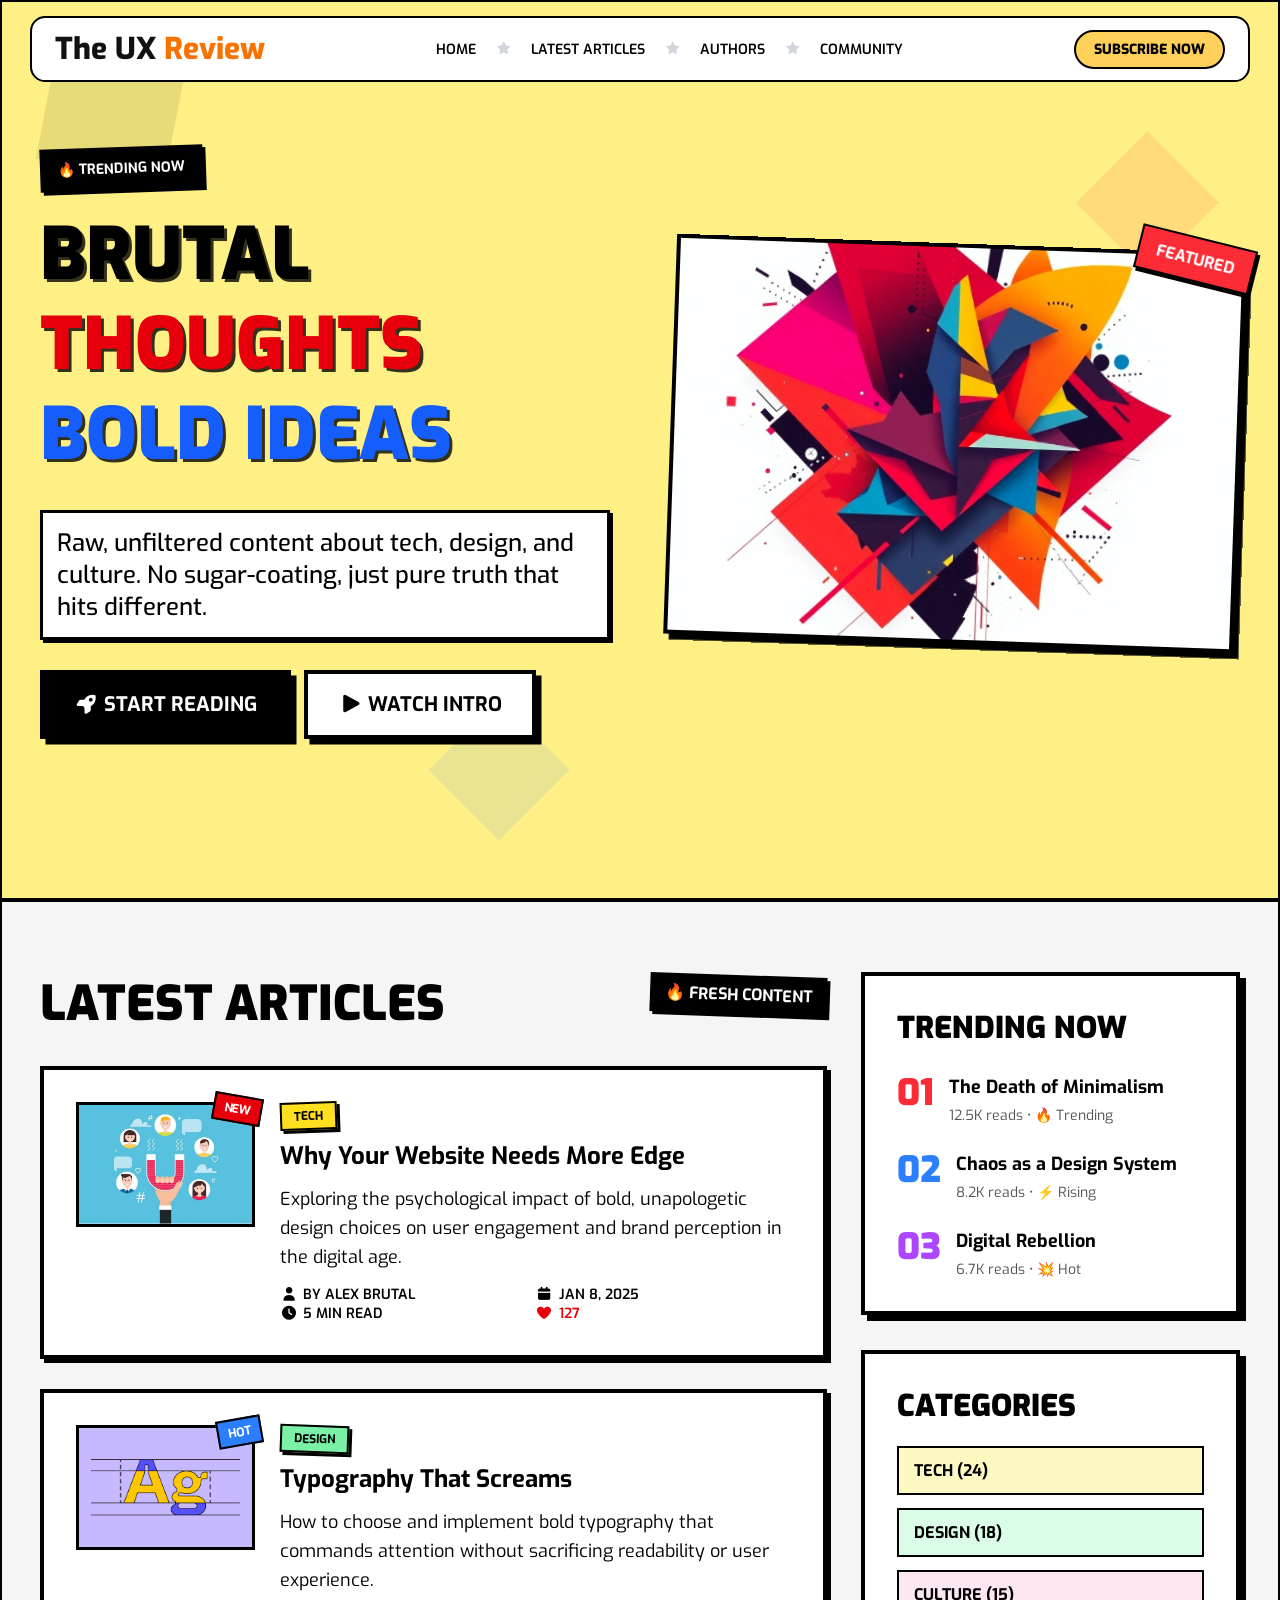
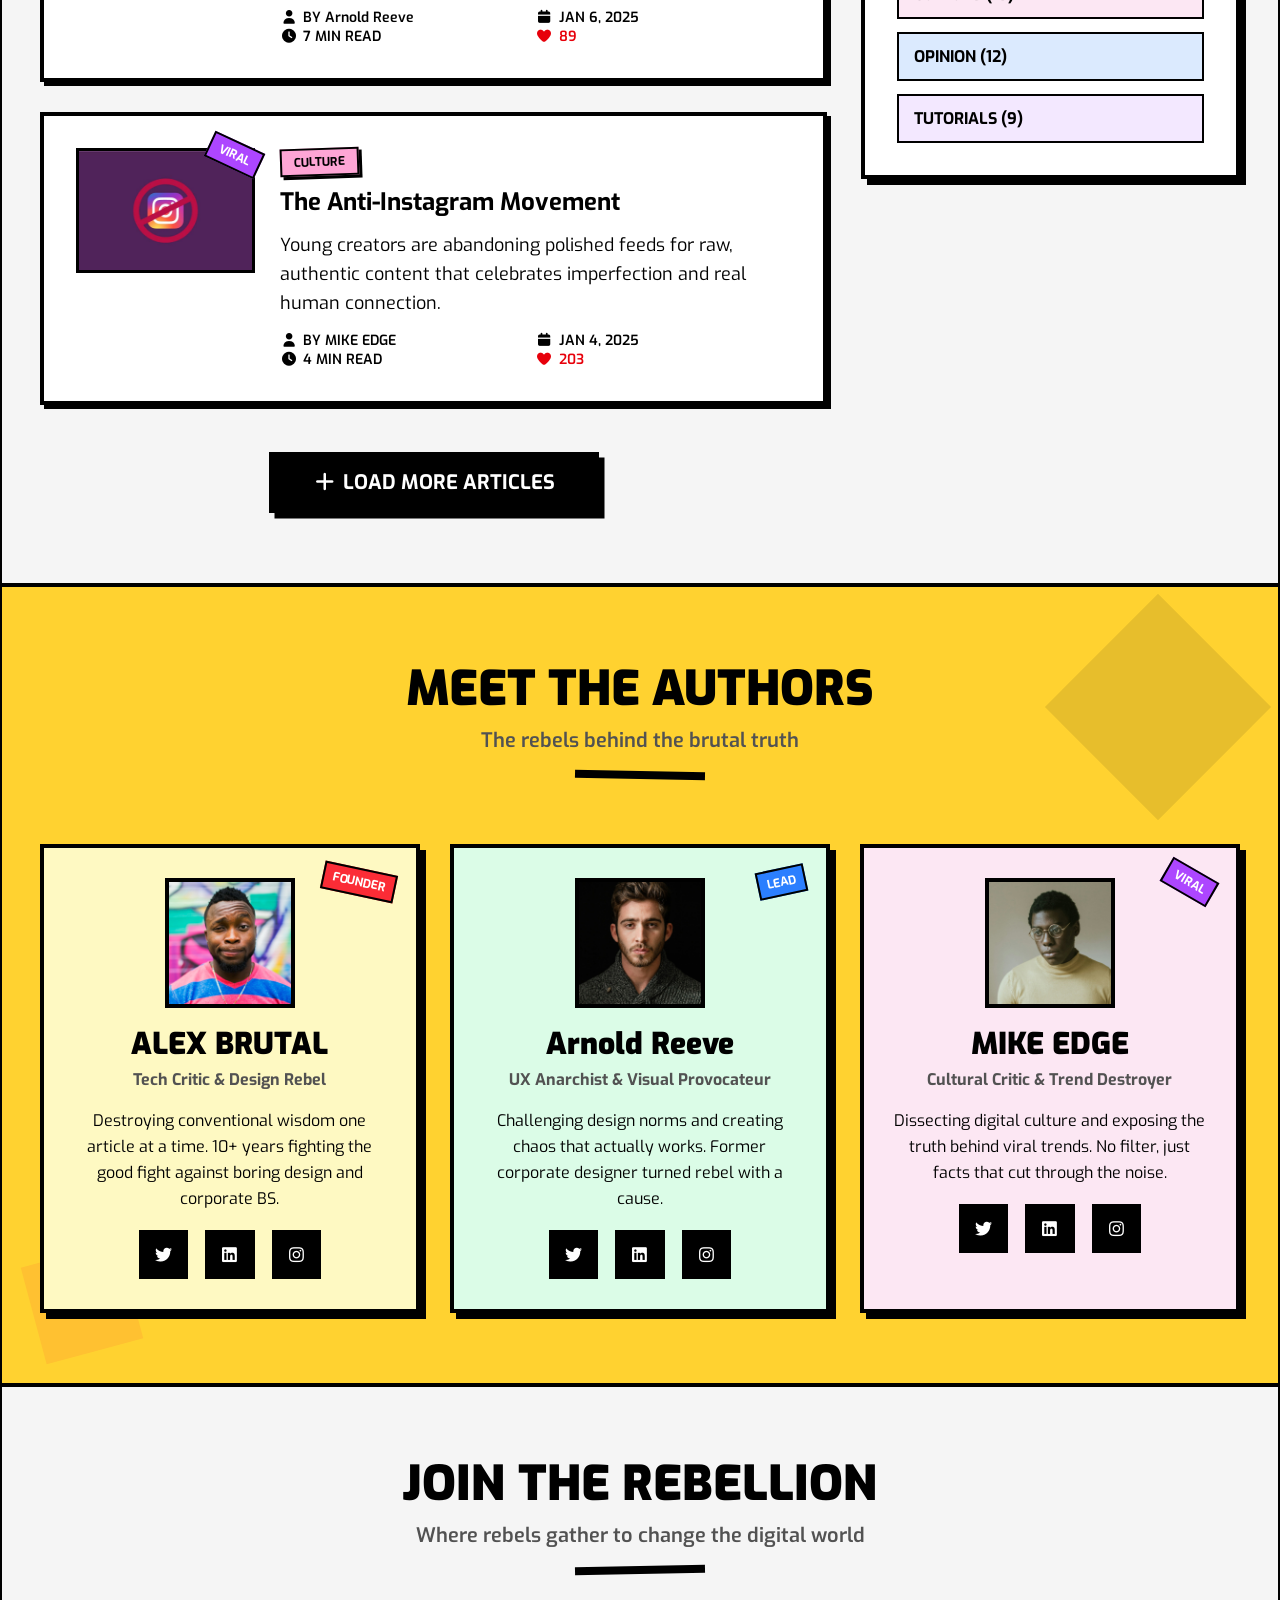
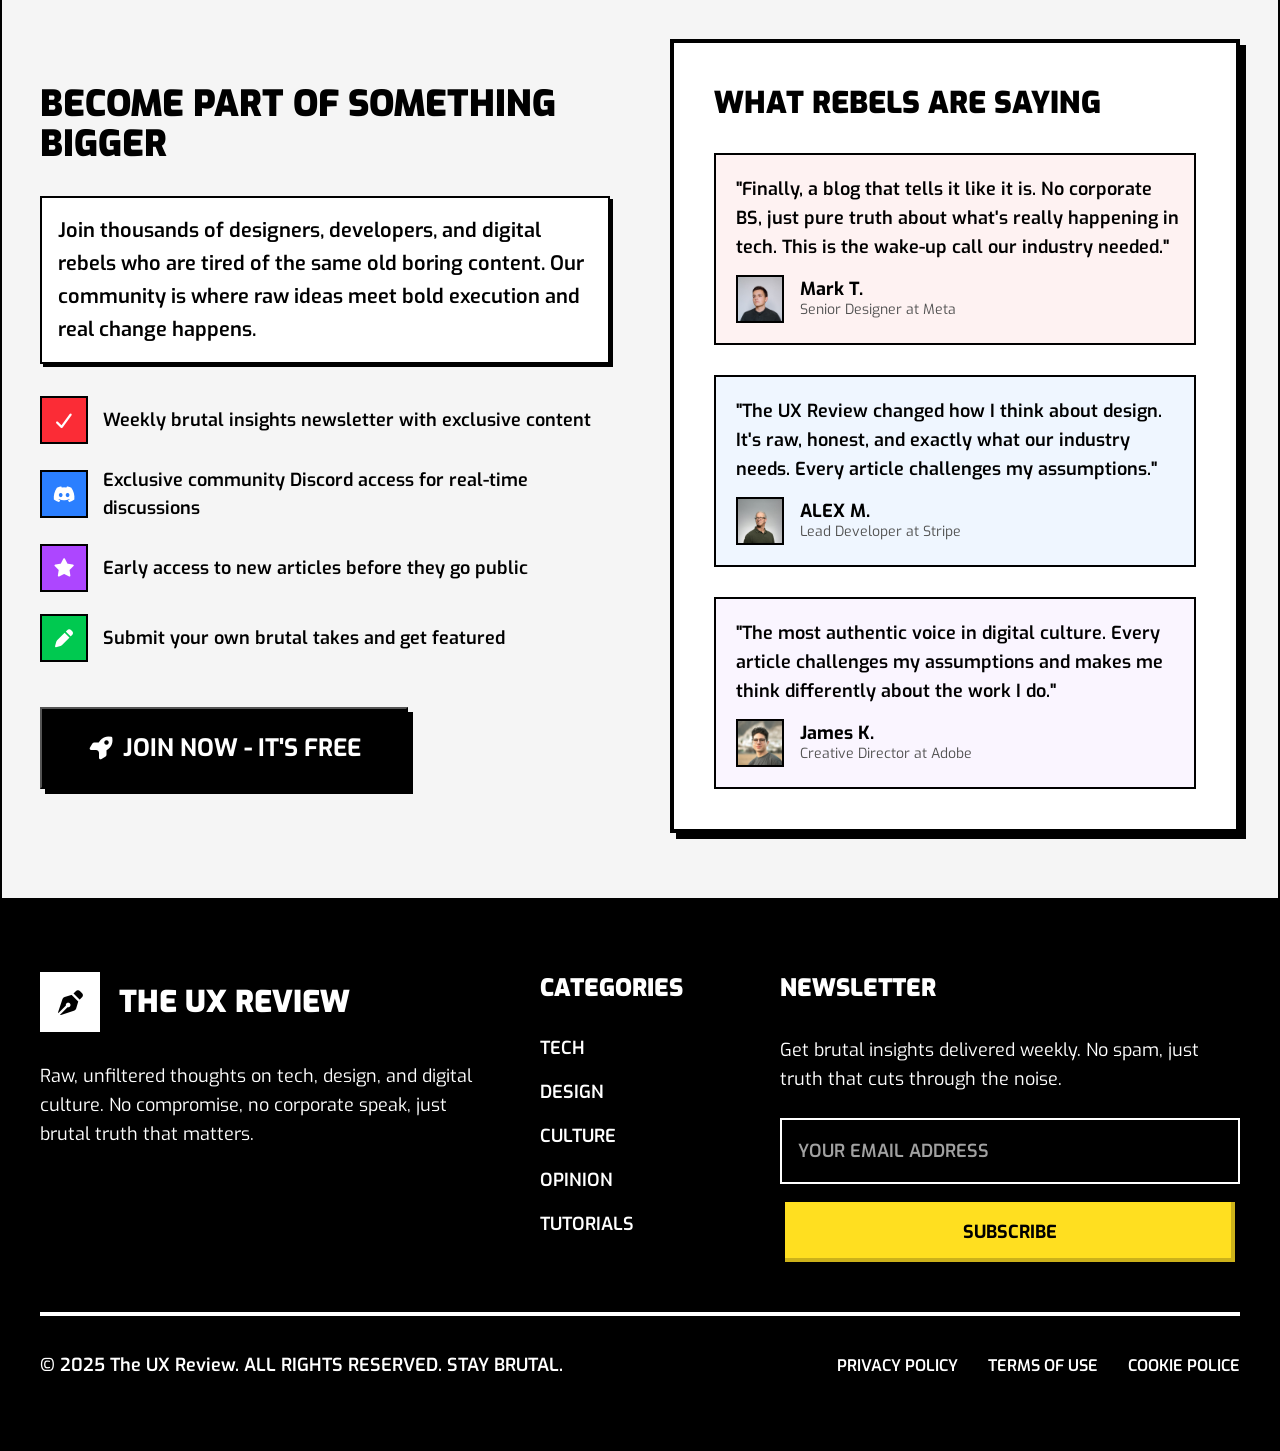
==== commit 6d6dd5b1: "Finshed" ====
--- a/index.html
+++ b/index.html
@@ -13,7 +13,10 @@
   </head>
   <body>
     <div id="header" class="container">
-      <div class="nav">
+      <input type="checkbox" id="menu" />
+
+      <div class="nav main">
+
         <div class="left">
           <h1>The UX <span>Review</span></h1>
         </div>
@@ -32,10 +35,31 @@
 
         <div class="right">
           <a href="#">subscribe now</a>
-          <div class="icon">
+
+          <label for="menu" class="icon">
             <i class="fa-solid fa-bars"></i>
-          </div>
-        </div>
+          </label>
+        </div>
+      </div>
+
+      <div class="nav-menu">
+      <div class="nav-menu-center">
+          <div class="top">
+          <h3>MENU</h3>
+          <label for="menu" class="close">
+            <i class="fa-solid fa-xmark"></i>
+          </label>
+        </div>
+
+        <ul>
+          <li><a href="#">HOME </a></li>
+          <li><a href="#">LATEST ARTICLES</a></li>
+          <li><a href="#">AUTHORS</a></li>
+          <li><a href="#">COMMUNITY</a></li>
+        </ul>
+
+        <button><i class="fa-solid fa-x"></i> SUBSCRIBE NOW</button>
+      </div>
       </div>
     </div>
 
--- a/css/index.css
+++ b/css/index.css
@@ -181,7 +181,20 @@
   top: 0.8125rem;
   left: 0;
   right: 0;
-  z-index: 90000;
+  z-index: 9000000000000000000000;
+
+  input {
+    display: none;
+  }
+
+  input:checked ~ .nav-menu {
+    width: 15rem;
+    opacity: 1;
+  }
+
+  input:checked ~ .icon {
+    display: none;
+  }
 
   .nav {
     display: flex;
@@ -190,7 +203,7 @@
     background-color: var(--bg-neutral-100);
     border: 0.125rem solid black;
     padding: 0.55rem 1.125rem;
-    border-radius: 0.625rem;
+    border-radius: 0.95rem;
 
     .left {
       h1 {
@@ -221,6 +234,7 @@
         border: 0.125rem solid black;
         display: flex;
         justify-content: center;
+        cursor: pointer;
         align-items: center;
         transition: 0.2s;
 
@@ -231,6 +245,85 @@
         i {
           font-size: 1.1rem;
         }
+      }
+    }
+  }
+
+  .nav-menu {
+    position: fixed;
+    height: 100vh;
+    z-index: 9999999999999;
+    background-color: white;
+    inset: 0 0 auto auto;
+    width: 0rem;
+    opacity: 0;
+    padding-top: 1.25rem;
+    transition:
+      opacity 0.2s,
+      width 0.5s;
+
+    .nav-menu-center {
+      width: 80%;
+      margin-inline: auto;
+
+      .top {
+        display: flex;
+        justify-content: space-between;
+        align-items: center;
+        margin-bottom: 1.375rem;
+        border-top: 0.125rem solid;
+        border-bottom: 0.125rem solid;
+        padding-block: 0.625rem;
+
+        h3 {
+          font-size: 1.125rem;
+          font-weight: 900;
+        }
+
+        label {
+          width: 2.5rem;
+          height: 2.5rem;
+          border: 0.0625rem solid;
+          display: flex;
+          justify-content: center;
+          align-items: center;
+          cursor: pointer;
+          transition: 0.2s;
+        }
+
+        label:hover {
+          background-color: #ffe2e2;
+          color: #ff6900;
+        }
+      }
+
+      ul {
+        li {
+          font-size: 0.9375rem;
+          font-weight: 700;
+          margin-bottom: 1.125rem;
+        }
+
+        li :hover {
+          transform: translateY(-0.1875rem);
+          color: #ff6900;
+        }
+      }
+
+      button {
+        padding: 0.5rem;
+        width: 100%;
+        border: 0.2188rem solid black;
+        font-size: 0.8438rem;
+        font-weight: 700;
+        cursor: pointer;
+        box-shadow: 0.1875rem 0.1875rem black;
+        background-color: #ffd15b;
+        transition: .2s;
+      }
+
+      button:hover{
+transform: translateY(-0.1875rem);
       }
     }
   }
--- a/css/indexMid.css
+++ b/css/indexMid.css
@@ -1,67 +1,118 @@
-@media (min-width: 500px) {
+@media (min-width: 31.25rem) {
   /* Start Global */
   .container {
     padding-inline: 2.5%;
   }
 
   .btn-span {
-    font-size: 12px;
-    padding: 11px 16px;
-    margin-bottom: 20px;
+    font-size: 0.75rem;
+    padding: 0.6875rem 1rem;
+    margin-bottom: 1.25rem;
   }
 
   .head-content {
     h2 {
-      font-size: 42px;
+      font-size: 2.625rem;
     }
 
     p {
-      font-size: 18px;
-      margin-block: 6px 15px;
+      font-size: 1.125rem;
+      margin-block: 0.375rem 0.9375rem;
     }
 
     div {
-      width: 115px;
-      height: 7px;
+      width: 7.1875rem;
+      height: 0.4375rem;
     }
   }
   /* End Global */
 
   /* Start Header */
   #header {
-    background-color: rgb(247, 9, 195);
+    top: 1rem;
+
+    
+    .nav {
+      padding: 0.6875rem 1.4375rem;
+      
+      .left {
+        h1 {
+          font-size: 1.625rem;
+        }
+      }
+      
+      .right {
+        .icon {
+          padding: 0.5313rem 0.4375rem;
+          
+          i {
+            font-size: 1.3125rem;
+          }
+        }
+      }
+    }
+    
+    input:checked ~ .nav-menu {
+      width: 16.875rem;
+    }
+    .nav-menu {
+    padding-top: 1.375rem;
+
+    .nav-menu-center {
+
+      .top {
+        margin-bottom: 1.5rem;
+        padding-block: 0.75rem;
+
+        h3 {
+          font-size: 1.3125rem;
+        }
+      }
+
+      ul {
+        li {
+          font-size: 1.125rem;
+        }
+      }
+
+      button {
+        padding: 0.625rem;
+        font-size: 1rem;
+      }
+    }
+  }
   }
   /* End Header */
 
   /* Start Section 1 */
   #section-1 .shape-1 {
-    width: 115px;
-    height: 115px;
+    width: 7.1875rem;
+    height: 7.1875rem;
   }
 
   #section-1 .shape-2 {
-    width: 84.8px;
-    height: 84.8px;
+    width: 5.3rem;
+    height: 5.3rem;
   }
 
   #section-1 .main .left h2 {
-    font-size: 63px;
-    line-height: 79px;
+    font-size: 3.9375rem;
+    line-height: 4.9375rem;
   }
 
   #section-1 .main .left p {
-    padding: 14px 27px 14px 14px;
-    font-size: 21px;
-    margin-block: 27px;
+    padding: 0.875rem 1.6875rem 0.875rem 0.875rem;
+    font-size: 1.3125rem;
+    margin-block: 1.6875rem;
   }
 
   #section-1 .main .btn {
-    gap: 13.12px;
+    gap: 0.82rem;
   }
 
   #section-1 .main .btn button {
-    font-size: 18px;
-    box-shadow: 5.5px 5.5px black;
+    font-size: 1.125rem;
+    box-shadow: 0.3438rem 0.3438rem black;
   }
 
   #section-1 .main .btn button:last-child,
@@ -70,114 +121,114 @@
   }
 
   #section-1 .main .right .img {
-    height: 340px;
+    height: 21.25rem;
   }
 
   #section-1 .main .right span {
-    font-size: 14px;
+    font-size: 0.875rem;
   }
   /* End Section 1 */
 
   /* Start Section 2 */
   #section-2 {
-    padding-block: 60px;
+    padding-block: 3.75rem;
   }
   #section-2 .main .left-1 .head h2 {
-    font-size: 42px;
+    font-size: 2.625rem;
   }
 
   #section-2 .main .left-1 > .cards .card {
-    gap: 13px;
+    gap: 0.8125rem;
   }
 
   #section-2 .main .left-1 > .cards .card .left-2 {
-    width: 140px;
-    height: 105px;
+    width: 8.75rem;
+    height: 6.5625rem;
   }
 
   #section-2 .main .left-1 > .cards .card .left-2 span {
-    font-size: 11px;
+    font-size: 0.6875rem;
     font-weight: 700;
   }
 
   #section-2 .main .left-1 > .cards .card .right-2 > span {
-    font-size: 11px;
+    font-size: 0.6875rem;
   }
 
   #section-2 .main .left-1 > .cards .card .right-2 > h3 {
-    font-size: 21px;
+    font-size: 1.3125rem;
   }
 
   #section-2 .main .left-1 > .cards .card .right-2 > p {
-    font-size: 16px;
-    line-height: 26px;
+    font-size: 1rem;
+    line-height: 1.625rem;
   }
 
   #section-2 .main .left-1 > .cards .card .right-2 .bottom span {
-    font-size: 12px;
+    font-size: 0.75rem;
   }
 
   #section-2 .main .left-1 .btn-left {
-    margin-top: 40px;
+    margin-top: 2.5rem;
   }
 
   #section-2 .main .left-1 .btn-left span {
-    font-size: 18px;
-    padding: 15px 38px;
-    box-shadow: 5.5px 5.5px black;
+    font-size: 1.125rem;
+    padding: 0.9375rem 2.375rem;
+    box-shadow: 0.3438rem 0.3438rem black;
   }
 
   #section-2 .main .left-1 .btn-left span:hover {
-    transform: translate(5.5px, 5.5px);
+    transform: translate(0.3438rem, 0.3438rem);
   }
 
   #section-2 .main .right-1 {
-    gap: 28px;
+    gap: 1.75rem;
   }
 
   #section-2 .main .right-1 .box {
-    padding: 30px;
+    padding: 1.875rem;
   }
 
   #section-2 .main .right-1 .box h3 {
-    font-size: 26px;
+    font-size: 1.625rem;
   }
 
   #section-2 .main .right-1 .box-1 .content {
-    margin-top: 25px;
-    gap: 15px;
+    margin-top: 1.5625rem;
+    gap: 0.9375rem;
   }
 
   #section-2 .main .right-1 .box-1 .content > span {
-    font-size: 32px;
+    font-size: 2rem;
   }
 
   #section-2 .main .right-1 .box-1 .content .right h5 {
-    font-size: 16px;
+    font-size: 1rem;
   }
 
   #section-2 .main .right-1 .box-2 h3 {
-    margin-bottom: 20px;
+    margin-bottom: 1.25rem;
   }
 
   #section-2 .main .right-1 .box-2 .content {
-    margin-top: 13px;
+    margin-top: 0.8125rem;
   }
 
   #section-2 .main .right-1 .box-2 .content h5 {
-    font-size: 14px;
+    font-size: 0.875rem;
     font-weight: 700;
   }
   /* End Section 2 */
 
   /* Start Section 3 */
   #section-3 {
-    padding-block: 70px;
+    padding-block: 4.375rem;
 
     .main {
       .shape-1 {
-        height: 140px;
-        width: 140px;
+        height: 8.75rem;
+        width: 8.75rem;
       }
 
       .boxes {
@@ -185,35 +236,35 @@
           .inner {
             .details {
               .img {
-                width: 115px;
+                width: 7.1875rem;
               }
 
               h3 {
-                font-size: 26px;
+                font-size: 1.625rem;
               }
 
               h4 {
-                font-size: 14px;
+                font-size: 0.875rem;
               }
             }
 
             p {
-              font-size: 14px;
-              line-height: 23px;
+              font-size: 0.875rem;
+              line-height: 1.4375rem;
             }
 
             .social {
-              gap: 15px;
+              gap: 0.9375rem;
 
               a {
-                padding: 14px 12px;
-                font-size: 15px;
+                padding: 0.875rem 0.75rem;
+                font-size: 0.9375rem;
               }
             }
 
             span {
-              font-size: 11px;
-              padding: 3px 7px;
+              font-size: 0.6875rem;
+              padding: 0.1875rem 0.4375rem;
             }
           }
         }
@@ -224,85 +275,85 @@
 
   /* Start Section 4 */
   #section-4 {
-    padding-block: 65px;
+    padding-block: 4.0625rem;
 
     .main {
       .body-content {
-        gap: 50px;
+        gap: 3.125rem;
 
         .leftContent {
           .inner {
             h3 {
-              font-size: 32px;
-              line-height: 35px;
+              font-size: 2rem;
+              line-height: 2.1875rem;
             }
 
             p {
-              font-size: 18px;
-              line-height: 28px;
-              padding: 11px 8px 11px 11px;
-              margin-block: 28px;
+              font-size: 1.125rem;
+              line-height: 1.75rem;
+              padding: 0.6875rem 0.5rem 0.6875rem 0.6875rem;
+              margin-block: 1.75rem;
             }
 
             .card {
-              gap: 13px;
-              margin-bottom: 20px;
+              gap: 0.8125rem;
+              margin-bottom: 1.25rem;
 
               .icon {
-                width: 41px;
-                height: 41px;
-                font-size: 16px;
+                width: 2.5625rem;
+                height: 2.5625rem;
+                font-size: 1rem;
               }
 
               span {
-                font-size: 16px;
-                line-height: 25px;
+                font-size: 1rem;
+                line-height: 1.5625rem;
               }
             }
 
             button {
-              padding: 21px 38px;
-              font-size: 21px;
-              margin-top: 20px;
+              padding: 1.3125rem 2.375rem;
+              font-size: 1.3125rem;
+              margin-top: 1.25rem;
             }
           }
         }
 
         .rightContent {
           .inner {
-            padding: 35px;
+            padding: 2.1875rem;
 
             h4 {
-              font-size: 26px;
-              margin-bottom: 27px;
+              font-size: 1.625rem;
+              margin-bottom: 1.6875rem;
             }
 
             .boxes {
-              gap: 27px;
+              gap: 1.6875rem;
 
               .box {
-                padding: 20px 14px 20px 20px;
+                padding: 1.25rem 0.875rem 1.25rem 1.25rem;
 
                 p {
-                  font-size: 16px;
-                  line-height: 26px;
-                  margin-bottom: 10px;
+                  font-size: 1rem;
+                  line-height: 1.625rem;
+                  margin-bottom: 0.625rem;
                 }
 
                 .bottom {
-                  gap: 13px;
+                  gap: 0.8125rem;
 
                   .img {
-                    width: 43px;
+                    width: 2.6875rem;
                   }
 
                   .box-content {
                     h5 {
-                      font-size: 16px;
+                      font-size: 1rem;
                     }
 
                     span {
-                      font-size: 12px;
+                      font-size: 0.75rem;
                     }
                   }
                 }
@@ -317,88 +368,88 @@
 
   /* Start Footer */
   #footer {
-    padding-block: 70px;
+    padding-block: 4.375rem;
 
     .main {
       .boxes {
-        padding-bottom: 45px;
+        padding-bottom: 2.8125rem;
 
         .box-1 {
           .title {
-            gap: 18px;
-            margin-bottom: 28px;
+            gap: 1.125rem;
+            margin-bottom: 1.75rem;
 
             .icon {
-              height: 54px;
-              width: 54px;
-              font-size: 21px;
+              height: 3.375rem;
+              width: 3.375rem;
+              font-size: 1.3125rem;
             }
 
             h4 {
-              font-size: 26px;
+              font-size: 1.625rem;
               font-weight: 900;
             }
           }
 
           p {
-            font-size: 16px;
-            line-height: 26px;
+            font-size: 1rem;
+            line-height: 1.625rem;
           }
         }
 
         .box-2 {
           h5 {
-            font-size: 21px;
+            font-size: 1.3125rem;
             font-weight: 900;
-            margin-bottom: 27px;
+            margin-bottom: 1.6875rem;
           }
 
           .links {
             a {
-              font-size: 16px;
+              font-size: 1rem;
             }
           }
         }
 
         .box-3 {
           h5 {
-            font-size: 21px;
+            font-size: 1.3125rem;
             font-weight: 900;
           }
 
           p {
-            margin-block: 26px 19px;
-            font-size: 16px;
-            line-height: 26px;
+            margin-block: 1.625rem 1.1875rem;
+            font-size: 1rem;
+            line-height: 1.625rem;
           }
 
           input[type="email"] {
-            padding: 16px;
-            font-size: 17px;
-            margin-bottom: 16px;
+            padding: 1rem;
+            font-size: 1.0625rem;
+            margin-bottom: 1rem;
           }
 
           input[type="submit"] {
-            padding-block: 16px;
-            font-size: 16px;
+            padding-block: 1rem;
+            font-size: 1rem;
           }
         }
       }
 
       .bottom {
         text-align: center;
-        margin-top: 32px;
-        gap: 15px;
+        margin-top: 2rem;
+        gap: 0.9375rem;
 
         p {
-          font-size: 16px;
+          font-size: 1rem;
           font-weight: 600;
-          line-height: 25px;
+          line-height: 1.5625rem;
         }
 
         .right {
-          gap: 24px;
-          font-size: 14px;
+          gap: 1.5rem;
+          font-size: 0.875rem;
         }
       }
     }
@@ -406,26 +457,43 @@
   /* End Footer */
 }
 
-@media (min-width: 640px) {
+@media (min-width: 40rem) {
   #header {
-    background-color: rgb(247, 13, 9);
+
+    .nav {
+      .left {
+        h1 {
+          font-size: 1.875rem;
+        }
+      }
+
+      .right {
+        .icon {
+          padding: 0.4375rem 0.3125rem;
+
+          i {
+            font-size: 1.5rem;
+          }
+        }
+      }
+    }
   }
 
   /* Start Global */
   .head-content {
-    margin-bottom: 65px;
+    margin-bottom: 4.0625rem;
     h2 {
-      font-size: 48px;
+      font-size: 3rem;
     }
 
     p {
-      font-size: 20px;
-      margin-block: 6px 17px;
+      font-size: 1.25rem;
+      margin-block: 0.375rem 1.0625rem;
     }
 
     div {
-      width: 130px;
-      height: 8px;
+      width: 8.125rem;
+      height: 0.5rem;
     }
   }
   /* End Global */
@@ -440,13 +508,13 @@
 
   #section-2 .main .left-1 .head .btn-span {
     display: block;
-    font-size: 14px;
+    font-size: 0.875rem;
     transform: rotate(2deg);
-    padding: 9px 15px;
+    padding: 0.5625rem 0.9375rem;
   }
 
   #section-2 .main .left-1 > .cards .card .right-2 > p {
-    margin-block: 13px;
+    margin-block: 0.8125rem;
   }
 
   #section-2 .main .left-1 > .cards .card .right-2 .bottom {
@@ -464,39 +532,39 @@
       .boxes {
         .box {
           .inner {
-            padding: 30px;
+            padding: 1.875rem;
 
             .details {
               .img {
-                width: 130px;
+                width: 8.125rem;
               }
 
               h3 {
-                font-size: 30px;
+                font-size: 1.875rem;
               }
 
               h4 {
-                font-size: 16px;
+                font-size: 1rem;
               }
             }
 
             p {
-              font-size: 16px;
-              line-height: 26px;
+              font-size: 1rem;
+              line-height: 1.625rem;
             }
 
             .social {
-              gap: 17px;
+              gap: 1.0625rem;
 
               a {
-                padding: 16px 14px;
-                font-size: 17px;
+                padding: 1rem 0.875rem;
+                font-size: 1.0625rem;
               }
             }
 
             span {
-              font-size: 12px;
-              padding: 4px 8px;
+              font-size: 0.75rem;
+              padding: 0.25rem 0.5rem;
             }
           }
         }
@@ -506,9 +574,45 @@
   /* End Section 3 */
 }
 
-@media (min-width: 768px) {
+@media (min-width: 48rem) {
   #header {
-    background-color: rgb(247, 152, 9);
+
+    input:checked ~ .nav-menu {
+      width: 18.75rem;
+    }
+    .nav-menu {
+
+    .nav-menu-center {
+      width: 85%;
+
+      .top {
+        margin-bottom: 1.875rem;
+
+        h3 {
+          font-size: 1.5rem;
+        }
+
+        label{
+          font-weight: 800;
+          font-size: 1.25rem;
+          border: 0.125rem solid;
+        }
+      }
+
+      ul {
+        li {
+          font-size: 1.25rem;
+          margin-bottom: 1.25rem;
+        }
+      }
+
+      button {
+        padding: 0.75rem;
+        font-size: 1.125rem;
+        margin-top: 1.125rem;
+      }
+    }
+  }
   }
 
   /* Start Global */
@@ -517,229 +621,229 @@
   }
 
   .btn-span {
-    font-size: 14px;
-    padding: 12px 18px;
-    margin-bottom: 20px;
+    font-size: 0.875rem;
+    padding: 0.75rem 1.125rem;
+    margin-bottom: 1.25rem;
   }
   /* End Global */
 
   /* Start Section 1 */
   #section-1 {
-    padding-block: 145px 60px;
+    padding-block: 9.0625rem 3.75rem;
   }
 
   #section-1 .shape-1 {
-    width: 130px;
-    height: 130px;
+    width: 8.125rem;
+    height: 8.125rem;
   }
 
   #section-1 .shape-2 {
-    width: 100.8px;
-    height: 100.8px;
+    width: 6.3rem;
+    height: 6.3rem;
   }
 
   #section-1 .main .left h2 {
-    font-size: 72px;
-    line-height: 90px;
+    font-size: 4.5rem;
+    line-height: 5.625rem;
   }
 
   #section-1 .main .left p {
-    padding: 14px 20px 14px 14px;
-    font-size: 24px;
-    margin-block: 30px;
+    padding: 0.875rem 1.25rem 0.875rem 0.875rem;
+    font-size: 1.5rem;
+    margin-block: 1.875rem;
   }
 
   #section-1 .main .btn button {
-    font-size: 20px;
-    padding: 17px 30px;
+    font-size: 1.25rem;
+    padding: 1.0625rem 1.875rem;
   }
 
   #section-1 .main .right .img {
-    height: 400px;
+    height: 25rem;
   }
 
   #section-1 .main .right span {
-    font-size: 16px;
+    font-size: 1rem;
   }
   /* End Section 1 */
 
   /* Start Section 2 */
   #section-2 {
-    padding-block: 70px;
+    padding-block: 4.375rem;
   }
 
   #section-2 .main {
-    gap: 30px;
+    gap: 1.875rem;
   }
 
   #section-2 .main .left-1 .head h2 {
-    font-size: 48px;
+    font-size: 3rem;
   }
 
   #section-2 .main .left-1 .head .btn-span {
-    font-size: 16px;
+    font-size: 1rem;
   }
 
   #section-2 .main .left-1 > .cards {
-    gap: 30px;
+    gap: 1.875rem;
   }
 
   #section-2 .main .left-1 > .cards .card {
-    gap: 11px;
+    gap: 0.6875rem;
   }
 
   #section-2 .main .left-1 > .cards .card .left-2 {
-    width: 160px;
-    height: 125px;
+    width: 10rem;
+    height: 7.8125rem;
   }
 
   #section-2 .main .left-1 > .cards .card .left-2 span {
-    font-size: 12px;
-    padding: 4px 9px;
+    font-size: 0.75rem;
+    padding: 0.25rem 0.5625rem;
   }
 
   #section-2 .main .left-1 > .cards .card .right-2 > span {
-    font-size: 12px;
-    padding: 4px 12px;
+    font-size: 0.75rem;
+    padding: 0.25rem 0.75rem;
   }
 
   #section-2 .main .left-1 > .cards .card .right-2 > h3 {
-    font-size: 24px;
+    font-size: 1.5rem;
   }
 
   #section-2 .main .left-1 > .cards .card .right-2 > p {
-    font-size: 18px;
-    line-height: 29px;
+    font-size: 1.125rem;
+    line-height: 1.8125rem;
   }
 
   #section-2 .main .left-1 > .cards .card .right-2 .bottom span {
-    font-size: 14px;
+    font-size: 0.875rem;
   }
 
   #section-2 .main .left-1 .btn-left {
-    margin-top: 47px;
+    margin-top: 2.9375rem;
   }
 
   #section-2 .main .left-1 .btn-left span {
-    font-size: 20px;
-    padding: 17px 44px;
+    font-size: 1.25rem;
+    padding: 1.0625rem 2.75rem;
   }
 
   #section-2 .main .right-1 {
-    gap: 35px;
+    gap: 2.1875rem;
   }
 
   #section-2 .main .right-1 .box {
-    padding: 32px;
+    padding: 2rem;
   }
 
   #section-2 .main .right-1 .box h3 {
-    font-size: 30px;
+    font-size: 1.875rem;
   }
 
   #section-2 .main .right-1 .box-1 .content > span {
-    font-size: 36px;
+    font-size: 2.25rem;
   }
 
   #section-2 .main .right-1 .box-1 .content .right h5 {
-    font-size: 18px;
+    font-size: 1.125rem;
   }
 
   #section-2 .main .right-1 .box-1 .content .right p {
-    font-size: 14px;
-    margin-top: 5px;
+    font-size: 0.875rem;
+    margin-top: 0.3125rem;
   }
 
   #section-2 .main .right-1 .box-2 h3 {
-    margin-bottom: 20px;
+    margin-bottom: 1.25rem;
   }
 
   #section-2 .main .right-1 .box-2 .content h5 {
-    font-size: 16px;
+    font-size: 1rem;
   }
   /* End Section 2 */
 
   /* Start Section 4 */
   #section-4 {
-    padding-block: 65px;
+    padding-block: 4.0625rem;
 
     .main {
       .body-content {
-        gap: 64px;
+        gap: 4rem;
 
         .leftContent {
           .inner {
             h3 {
-              font-size: 36px;
-              line-height: 40px;
+              font-size: 2.25rem;
+              line-height: 2.5rem;
             }
 
             p {
-              font-size: 20px;
-              line-height: 33px;
-              padding: 16px 8px 16px 16px;
-              margin-block: 32px;
+              font-size: 1.25rem;
+              line-height: 2.0625rem;
+              padding: 1rem 0.5rem 1rem 1rem;
+              margin-block: 2rem;
             }
 
             .card {
-              gap: 15px;
-              margin-bottom: 22px;
+              gap: 0.9375rem;
+              margin-bottom: 1.375rem;
 
               .icon {
-                width: 48px;
-                height: 48px;
-                font-size: 18px;
+                width: 3rem;
+                height: 3rem;
+                font-size: 1.125rem;
               }
 
               span {
-                font-size: 18px;
-                line-height: 28px;
+                font-size: 1.125rem;
+                line-height: 1.75rem;
               }
             }
 
             button {
-              padding: 23px 45px;
-              font-size: 24px;
-              margin-top: 23px;
+              padding: 1.4375rem 2.8125rem;
+              font-size: 1.5rem;
+              margin-top: 1.4375rem;
             }
           }
         }
 
         .rightContent {
           .inner {
-            padding: 40px;
+            padding: 2.5rem;
 
             h4 {
-              font-size: 30px;
-              margin-bottom: 30px;
+              font-size: 1.875rem;
+              margin-bottom: 1.875rem;
             }
 
             .boxes {
-              gap: 30px;
+              gap: 1.875rem;
 
               .box {
-                padding: 20px 14px 20px 20px;
+                padding: 1.25rem 0.875rem 1.25rem 1.25rem;
 
                 p {
-                  font-size: 18px;
-                  line-height: 29px;
-                  margin-bottom: 13px;
+                  font-size: 1.125rem;
+                  line-height: 1.8125rem;
+                  margin-bottom: 0.8125rem;
                 }
 
                 .bottom {
-                  gap: 16px;
+                  gap: 1rem;
 
                   .img {
-                    width: 48px;
+                    width: 3rem;
                   }
 
                   .box-content {
                     h5 {
-                      font-size: 18px;
+                      font-size: 1.125rem;
                     }
 
                     span {
-                      font-size: 14px;
+                      font-size: 0.875rem;
                     }
                   }
                 }
@@ -754,42 +858,42 @@
 
   /* Start Footer */
   #footer {
-    padding-block: 70px;
+    padding-block: 4.375rem;
 
     .main {
       .boxes {
-        padding-bottom: 50px;
+        padding-bottom: 3.125rem;
         flex-flow: row wrap;
 
         .box {
           h5 {
-            font-size: 24px;
-            margin-bottom: 32px;
+            font-size: 1.5rem;
+            margin-bottom: 2rem;
           }
         }
 
         .box-1 {
           width: 100%;
-          margin-bottom: 80px;
+          margin-bottom: 5rem;
 
           .title {
-            gap: 19px;
-            margin-bottom: 30px;
+            gap: 1.1875rem;
+            margin-bottom: 1.875rem;
 
             .icon {
-              height: 60px;
-              width: 60px;
-              font-size: 25px;
+              height: 3.75rem;
+              width: 3.75rem;
+              font-size: 1.5625rem;
             }
 
             h4 {
-              font-size: 30px;
+              font-size: 1.875rem;
             }
           }
 
           p {
-            font-size: 18px;
-            line-height: 29px;
+            font-size: 1.125rem;
+            line-height: 1.8125rem;
           }
         }
 
@@ -798,7 +902,7 @@
 
           .links {
             a {
-              font-size: 18px;
+              font-size: 1.125rem;
             }
           }
         }
@@ -807,35 +911,35 @@
           width: 72%;
 
           p {
-            margin-block: 26px 24px;
-            font-size: 18px;
-            line-height: 29px;
+            margin-block: 1.625rem 1.5rem;
+            font-size: 1.125rem;
+            line-height: 1.8125rem;
           }
 
           input[type="email"] {
-            padding: 19px 16px;
-            font-size: 18px;
-            margin-bottom: 18px;
+            padding: 1.1875rem 1rem;
+            font-size: 1.125rem;
+            margin-bottom: 1.125rem;
           }
 
           input[type="submit"] {
-            padding-block: 18px;
-            font-size: 18px;
+            padding-block: 1.125rem;
+            font-size: 1.125rem;
           }
         }
       }
 
       .bottom {
-        margin-top: 35px;
+        margin-top: 2.1875rem;
 
         p {
-          font-size: 18px;
-          line-height: 28px;
+          font-size: 1.125rem;
+          line-height: 1.75rem;
         }
 
         .right {
-          gap: 30px;
-          font-size: 16px;
+          gap: 1.875rem;
+          font-size: 1rem;
         }
       }
     }
@@ -843,10 +947,7 @@
   /* End Footer */
 }
 
-@media (min-width: 1024px) {
-  #header {
-    background-color: rgb(5, 255, 255);
-  }
+@media (min-width: 64rem) {
 
   /* Start Section 1 */
   #section-1 .main {
@@ -857,10 +958,10 @@
 
   #section-1 .shape-3 {
     display: block;
-    bottom: 78px;
+    bottom: 4.875rem;
     left: 35%;
-    width: 100px;
-    height: 100px;
+    width: 6.25rem;
+    height: 6.25rem;
     background-color: #e9e491;
     transform: rotate(45deg);
   }
@@ -871,10 +972,10 @@
   }
 
   #section-1 .main .left {
-    padding-right: 30px;
+    padding-right: 1.875rem;
   }
   #section-1 .main .right {
-    padding-left: 30px;
+    padding-left: 1.875rem;
   }
 
   #section-1 .main .right {
@@ -883,9 +984,9 @@
 
   #section-1 .main .right span {
     position: absolute;
-    top: -15px;
-    right: -8px;
-    padding: 10px 17px;
+    top: -0.9375rem;
+    right: -0.5rem;
+    padding: 0.625rem 1.0625rem;
   }
   /* End Section 1 */
 
@@ -898,13 +999,13 @@
 
   #section-2 .main .left-1 {
     width: 67%;
-    padding-right: 17px;
+    padding-right: 1.0625rem;
   }
 
   #section-2 .main .left-1 > .cards .card {
     flex-direction: row;
     gap: 0;
-    padding: 32px;
+    padding: 2rem;
     align-items: flex-start;
   }
 
@@ -914,38 +1015,38 @@
 
   #section-2 .main .left-1 > .cards .card .right-2 {
     width: 70%;
-    padding-left: 25px;
+    padding-left: 1.5625rem;
   }
 
   #section-2 .main .right-1 {
     width: 33%;
-    padding-left: 17px;
+    padding-left: 1.0625rem;
     position: sticky;
-    top: 100px;
+    top: 6.25rem;
   }
 
   #section-2 .main .right-1 .box-1 .content .right h5 {
-    line-height: 28px;
+    line-height: 1.75rem;
   }
   /* End Section 2 */
 
   /* Start Section 3 */
   #section-3 {
-    padding-inline: calc(2% - 15px);
+    padding-inline: calc(2% - 0.9375rem);
 
     .main {
       .shape-1 {
-        inset: 40px 40px auto auto;
-        height: 160px;
-        width: 160px;
+        inset: 2.5rem 2.5rem auto auto;
+        height: 10rem;
+        width: 10rem;
       }
 
       .boxes {
         flex-flow: row wrap;
-        gap: 30px 0;
+        gap: 1.875rem 0;
 
         .box {
-          padding-inline: 15px;
+          padding-inline: 0.9375rem;
           width: 50%;
         }
 
@@ -959,11 +1060,11 @@
 
   /* Start Section 4 */
   #section-4 {
-    padding-block: 65px;
+    padding-block: 4.0625rem;
 
     .main {
       .body-content {
-        gap: 0px;
+        gap: 0rem;
         flex-flow: row nowrap;
         align-items: center;
 
@@ -972,11 +1073,11 @@
         }
 
         .leftContent {
-          padding-right: 30px;
+          padding-right: 1.875rem;
         }
 
         .rightContent {
-          padding-left: 30px;
+          padding-left: 1.875rem;
         }
       }
     }
@@ -985,21 +1086,21 @@
 
   /* Start Footer */
   #footer {
-    padding-block: 70px;
+    padding-block: 4.375rem;
 
     .main {
       .boxes {
-        padding-bottom: 50px;
+        padding-bottom: 3.125rem;
         flex-flow: row nowrap;
 
         .box {
           margin-bottom: 0;
           width: 40%;
-          padding-left: 20px;
+          padding-left: 1.25rem;
         }
 
         .box-1 {
-          padding-right: 25px;
+          padding-right: 1.5625rem;
           padding-left: 0;
         }
 
@@ -1007,7 +1108,7 @@
           width: 20%;
 
           .links {
-            gap: 20px;
+            gap: 1.25rem;
           }
         }
       }
@@ -1016,9 +1117,59 @@
   /* End Footer */
 }
 
-@media (min-width: 1280px) {
+@media (min-width: 80rem) {
   #header {
-    background-color: rgb(17, 247, 9);
+
+    .nav {
+      .center {
+        display: block;
+
+        ul {
+          display: flex;
+          align-items: center;
+          gap: 1.25rem;
+
+          li {
+            font-size: 0.875rem;
+            font-weight: 600;
+
+            a{
+              transition: .2s;
+            }
+          }
+
+          li:hover a {
+            color: #ff7a50;
+          }
+
+          i {
+            font-size: 0.75rem;
+            color: #d1d5dc;
+          }
+        }
+      }
+
+      .right {
+        a {
+          display: block;
+          background-color: #ffd15b;
+          padding: 0.5rem 1.125rem;
+          border-radius: 624.9375rem;
+          font-weight: 800;
+          border: 0.125rem solid;
+          text-transform: uppercase;
+          font-size: 0.875rem;
+        }
+
+        .icon {
+          display: none;
+        }
+      }
+    }
+
+    .nav-menu{
+      display: none;
+    }
   }
 
   /* Start Global */
@@ -1027,9 +1178,8 @@
   }
 
   .main {
-    padding-inline: 12px;
-    max-width: 1260px;
-    margin: auto;
+    max-width: 76.25rem;
+    margin-inline: auto;
   }
   /* End Global */
 
@@ -1049,11 +1199,11 @@
 
     .main {
       .boxes {
-        column-gap: 30px;
+        column-gap: 1.875rem;
         row-gap: 0;
 
         .box {
-          width: calc(calc(100% - 60px) / 3);
+          width: calc(calc(100% - 3.75rem) / 3);
           padding-inline: 0;
         }
       }
@@ -1063,9 +1213,7 @@
 
   /* Start Footer */
   #footer {
-    
     .main {
-
       .bottom {
         flex-direction: row;
         justify-content: space-between;
@@ -1075,9 +1223,3 @@
   }
   /* End Footer */
 }
-
-@media (min-width: 1536px) {
-  #header {
-    background-color: rgb(80, 9, 247);
-  }
-}
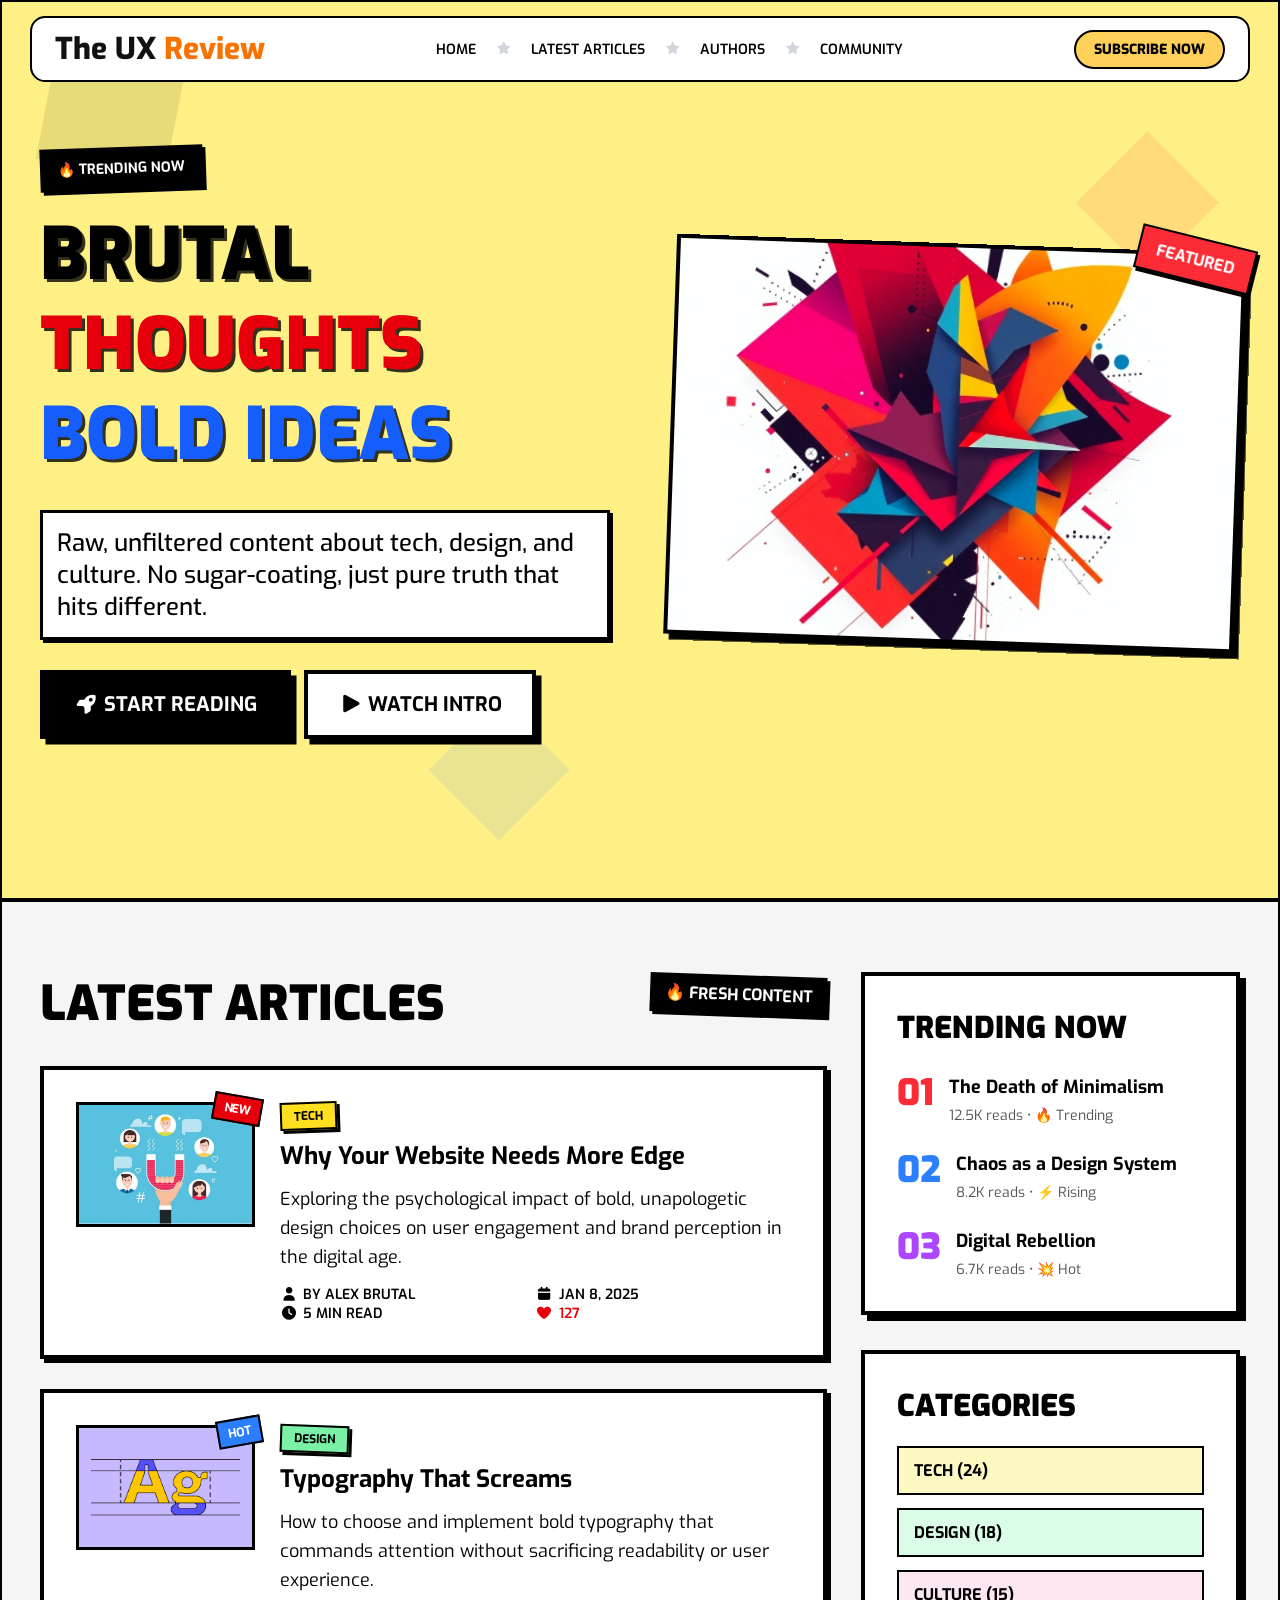
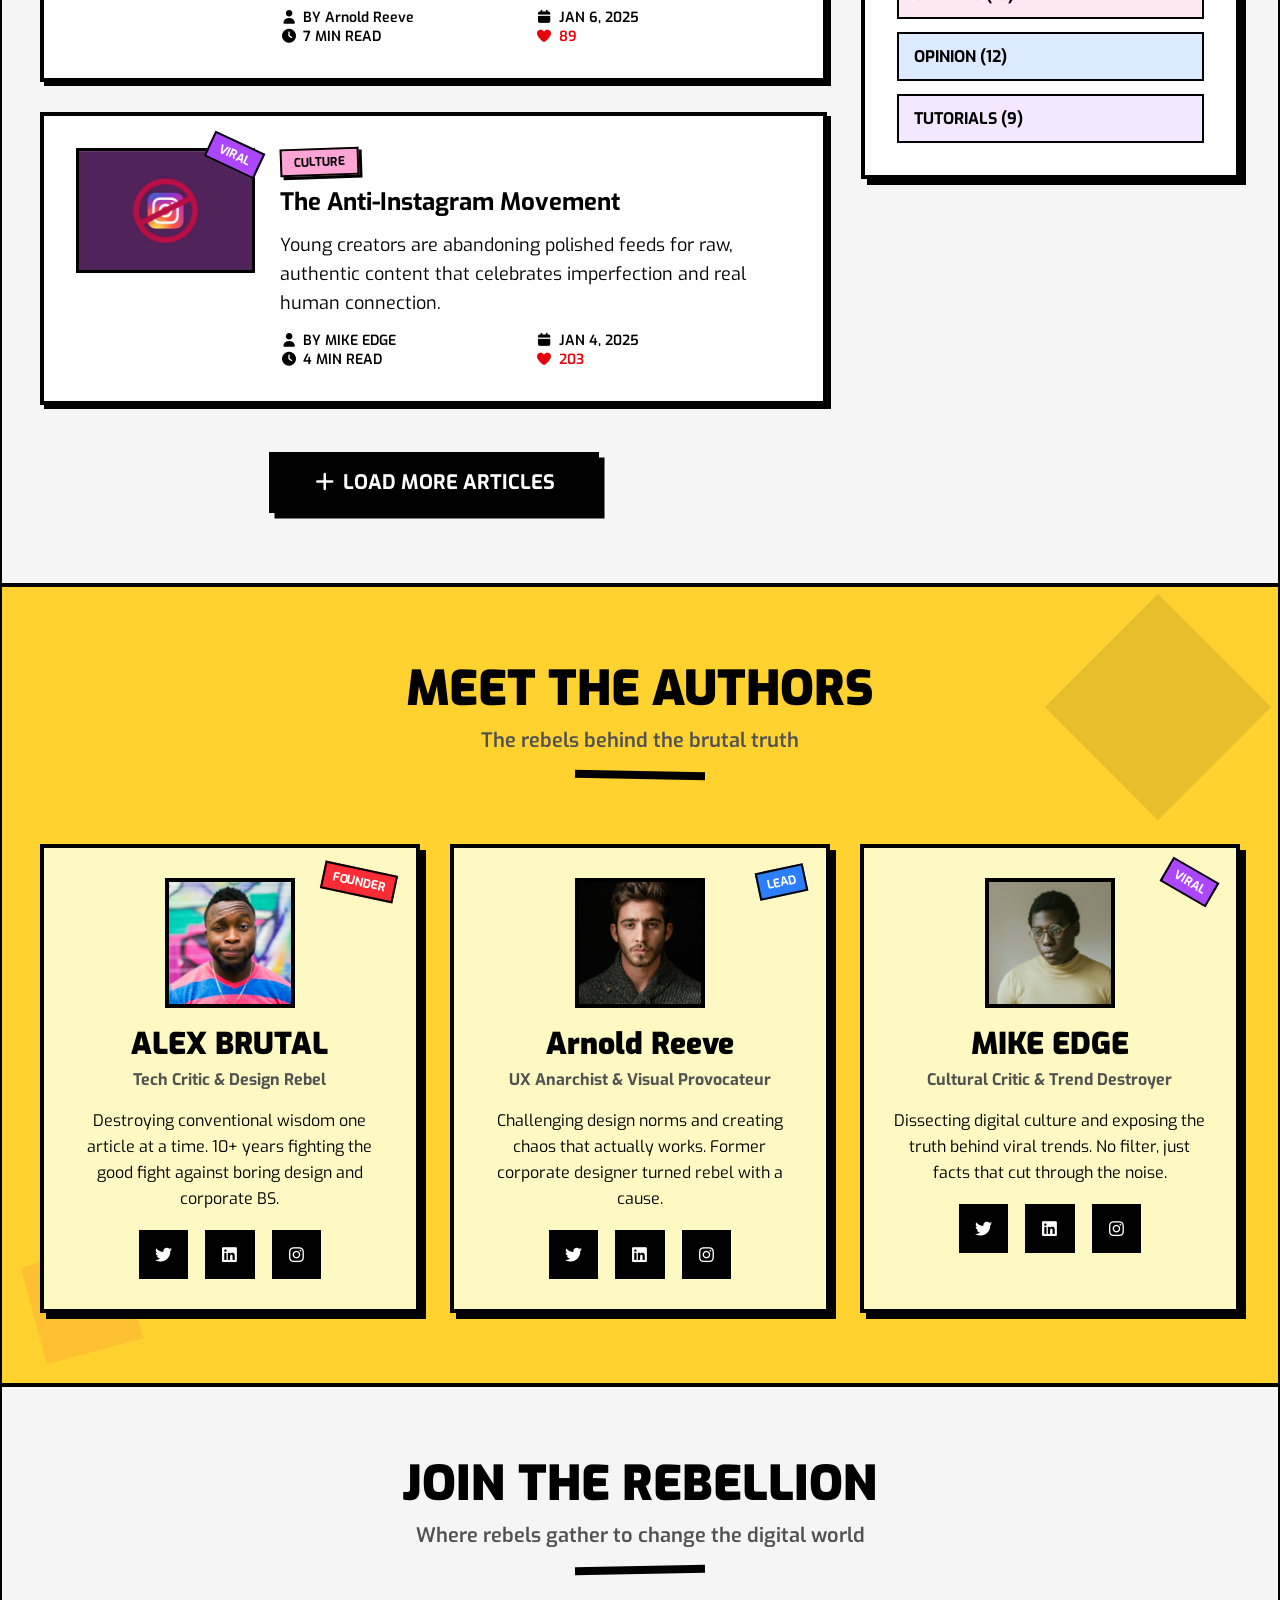
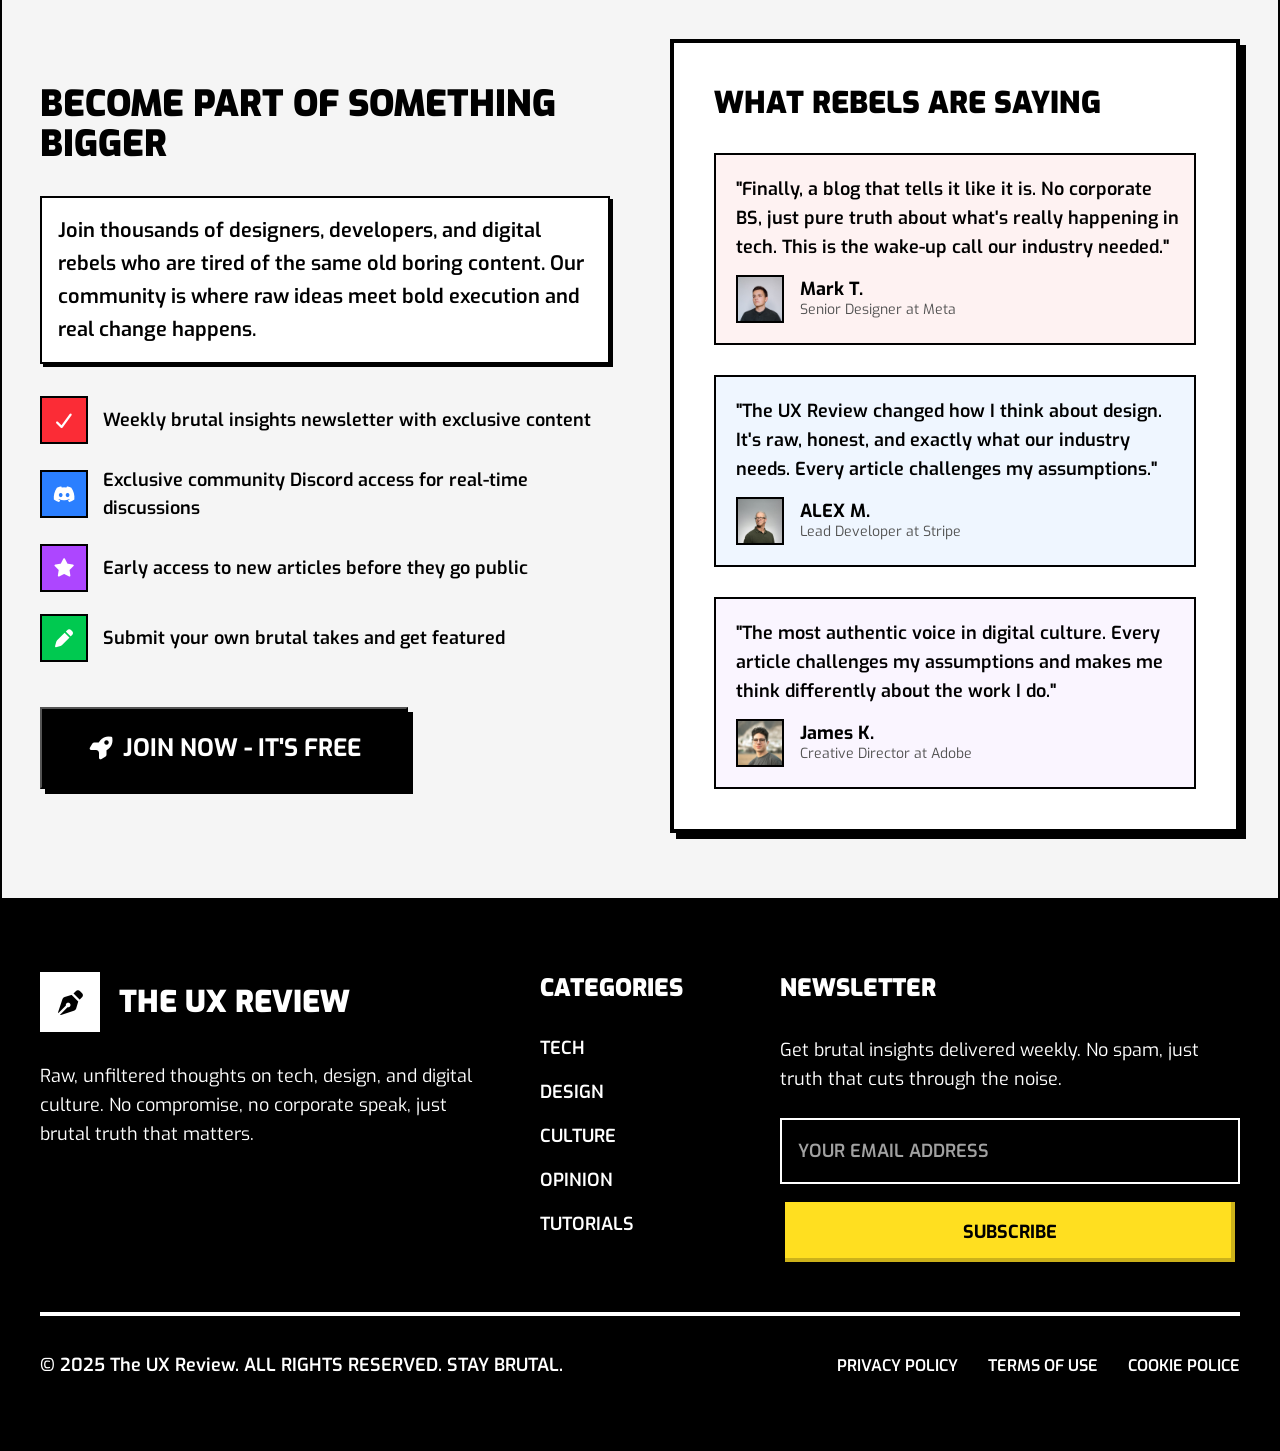
==== commit 4c85742c: "finsh and last" ====
--- a/index.html
+++ b/index.html
@@ -7,29 +7,28 @@
     <!-- icon -->
     <link rel="stylesheet" href="./css/all.min.css" />
     <!-- style -->
-    <link rel="stylesheet" href="./css/index.css" />
+    <link rel="stylesheet" href="./css/indexMin.css" />
     <!-- mid -->
-    <link rel="stylesheet" href="./css/indexMid.css" />
+    <link rel="stylesheet" href="./css/indexMidMin.css" />
   </head>
   <body>
     <div id="header" class="container">
       <input type="checkbox" id="menu" />
 
       <div class="nav main">
-
         <div class="left">
           <h1>The UX <span>Review</span></h1>
         </div>
 
         <div class="center">
           <ul>
-            <li><a href="#">HOME</a></li>
+            <li><a href="#section-1">HOME</a></li>
             <i class="fa-solid fa-star"></i>
-            <li><a href="#">LATEST ARTICLES</a></li>
+            <li><a href="#section-2">LATEST ARTICLES</a></li>
             <i class="fa-solid fa-star"></i>
-            <li><a href="#">AUTHORS</a></li>
+            <li><a href="#section-3">AUTHORS</a></li>
             <i class="fa-solid fa-star"></i>
-            <li><a href="#">COMMUNITY</a></li>
+            <li><a href="#section-4">COMMUNITY</a></li>
           </ul>
         </div>
 
@@ -43,23 +42,23 @@
       </div>
 
       <div class="nav-menu">
-      <div class="nav-menu-center">
+        <div class="nav-menu-center">
           <div class="top">
-          <h3>MENU</h3>
-          <label for="menu" class="close">
-            <i class="fa-solid fa-xmark"></i>
-          </label>
-        </div>
-
-        <ul>
-          <li><a href="#">HOME </a></li>
-          <li><a href="#">LATEST ARTICLES</a></li>
-          <li><a href="#">AUTHORS</a></li>
-          <li><a href="#">COMMUNITY</a></li>
-        </ul>
-
-        <button><i class="fa-solid fa-x"></i> SUBSCRIBE NOW</button>
-      </div>
+            <h3>MENU</h3>
+            <label for="menu" class="close">
+              <i class="fa-solid fa-xmark"></i>
+            </label>
+          </div>
+
+          <ul>
+            <li><a href="#section-1">HOME</a></li>
+            <li><a href="#section-2">LATEST ARTICLES</a></li>
+            <li><a href="#section-3">AUTHORS</a></li>
+            <li><a href="#section-4">COMMUNITY</a></li>
+          </ul>
+
+          <button><i class="fa-solid fa-rocket"></i> SUBSCRIBE NOW</button>
+        </div>
       </div>
     </div>
 
@@ -82,7 +81,7 @@
         </div>
         <div class="right">
           <div class="img">
-            <img src="./img/imgi_1.png" alt="imgi_1" />
+            <img loading="lazy" src="./img/imgi_1.png" alt="img_1" />
           </div>
           <span>FEATURED</span>
         </div>
@@ -100,7 +99,7 @@
           <div class="cards">
             <div class="card card-1">
               <div class="left-2">
-                <img src="./img/imgi_2.jpg" alt="img-2" />
+                <img loading="lazy" src="./img/imgi_2.jpg" alt="img-2" />
                 <span>NEW</span>
               </div>
 
@@ -122,7 +121,7 @@
             </div>
             <div class="card card-2">
               <div class="left-2">
-                <img src="./img/imgi_3.avif" alt="img-3" />
+                <img loading="lazy" src="./img/imgi_3.avif" alt="img-3" />
                 <span>HOT</span>
               </div>
 
@@ -143,7 +142,7 @@
             </div>
             <div class="card card-3">
               <div class="left-2">
-                <img src="./img/imgi_4.jpg" alt="img-4" />
+                <img loading="lazy" src="./img/imgi_4.jpg" alt="img-4" />
                 <span>VIRAL</span>
               </div>
 
@@ -240,7 +239,7 @@
               <span>FOUNDER</span>
               <div class="details">
                 <div class="img">
-                  <img src="./img/imgi_5.jpg" alt="person-1" />
+                  <img loading="lazy" src="./img/imgi_5.jpg" alt="person-1" />
                 </div>
                 <h3>ALEX BRUTAL</h3>
                 <h4>Tech Critic & Design Rebel</h4>
@@ -262,7 +261,7 @@
               <span>LEAD</span>
               <div class="details">
                 <div class="img">
-                  <img src="./img/imgi_6.jpg" alt="person-2" />
+                  <img loading="lazy" src="./img/imgi_6.jpg" alt="person-2" />
                 </div>
                 <h3 class="head-blue">Arnold Reeve</h3>
                 <h4>UX Anarchist & Visual Provocateur</h4>
@@ -284,7 +283,7 @@
               <span>VIRAL</span>
               <div class="details">
                 <div class="img">
-                  <img src="./img/imgi_7.jpg" alt="person-3" />
+                  <img loading="lazy" src="./img/imgi_7.jpg" alt="person-3" />
                 </div>
                 <h3 class="head-purple">MIKE EDGE</h3>
                 <h4>Cultural Critic & Trend Destroyer</h4>
@@ -364,7 +363,11 @@
                   </p>
                   <div class="bottom">
                     <div class="img">
-                      <img src="./img/imgi_8.avif" alt="Person-4" />
+                      <img
+                        loading="lazy"
+                        src="./img/imgi_8.avif"
+                        alt="Person-4"
+                      />
                     </div>
                     <div class="box-content">
                       <h5>Mark T.</h5>
@@ -381,7 +384,11 @@
                   </p>
                   <div class="bottom">
                     <div class="img">
-                      <img src="./img/imgi_9.jpg" alt="Person-5" />
+                      <img
+                        loading="lazy"
+                        src="./img/imgi_9.jpg"
+                        alt="Person-5"
+                      />
                     </div>
                     <div class="box-content">
                       <h5>ALEX M.</h5>
@@ -398,7 +405,11 @@
                   </p>
                   <div class="bottom">
                     <div class="img">
-                      <img src="./img/imgi_10.avif" alt="Person-6" />
+                      <img
+                        loading="lazy"
+                        src="./img/imgi_10.avif"
+                        alt="Person-6"
+                      />
                     </div>
                     <div class="box-content">
                       <h5>James K.</h5>
--- a/css/indexMin.css
+++ b/css/indexMin.css
@@ -0,0 +1 @@
+@import url(https://fonts.googleapis.com/css2?family=Exo:wght@100..900&display=swap);#header .nav,#header .nav .right .icon{background-color:var(--bg-neutral-100)}#section-3 .main .boxes .box,.head-content{text-align:center}#footer,#section-2,#section-3,#section-4{padding-block:3.125rem}*,::after,::before{padding:0;margin:0;box-sizing:border-box;transition:.5s}*{font-family:Exo,sans-serif}:root{--text-neutral-900:#000000;--text-neutral-800:#111111;--text-neutral-100:#ffffff;--text-neutral-50:#fdfdfd;--text-neutral-500:#525252;--text-orange-500:#f97200;--text-blue-500:#155dfc;--text-blue-550:#2b7fff;--text-red-500:#e7000b;--text-red-400:#fb2c36;--text-purple-700:#9810fa;--text-purple-550:#ad46ff;--text-yellow-600:#ffdf20;--bg-red-500:#e7000b;--bg-red-400:#fb2c36;--bg-red-100:#fef2f2;--bg-yellow-50:#fff085;--bg-yellow-150:#fef9c2;--bg-yellow-500:#ffd15b;--bg-yellow-600:#ffdf20;--bg-yellow-700:#ffd230;--bg-yellow-750:#ffc131;--bg-green-600:#7bf1a7;--bg-green-400:#dbfce7;--bg-green-700:#00c950;--bg-blue-350:#2b7fff;--bg-blue-400:#8ec5ff;--bg-blue-700:#1da1f2;--bg-blue-800:#155dfb;--bg-blue-25:#eff6ff;--bg-purple-350:#f3e8ff;--bg-purple-550:#ad46ff;--bg-purple-400:#dbeafe;--bg-purple-700:#dab2ff;--bg-purple-800:#9810fa;--bg-purple-25:#faf5ff;--bg-pink-700:#fea5d5;--bg-pink-400:#fce7f3;--bg-neutral-900:#000000;--bg-neutral-85:#f5f5f5;--bg-neutral-100:#ffffff}::-moz-selection{background-color:var(--bg-yellow-500);color:var(--text-neutral-800)}::selection{background-color:var(--bg-yellow-500);color:var(--text-neutral-800)}.btn-span,.head-content div{background-color:var(--bg-neutral-900)}html{scroll-behavior:smooth;scroll-padding-top:50px}a{text-decoration:none;color:inherit}a,button,span{display:inline-block}ul{list-style:none}img{display:block;width:100%;-o-object-fit:cover;object-fit:cover}.container{padding-inline:3%}.main{padding-inline:0.625rem}.btn-span{color:var(--text-neutral-50);font-weight:700;font-size:.6563rem;padding:.625rem .9375rem;transform:rotate(-2deg);margin-bottom:.9375rem;box-shadow:.1875rem .1875rem #000}.head-content{position:relative;z-index:2;margin-bottom:3.125rem}.head-content h2{font-size:2.125rem;font-weight:900}.head-content p{font-size:.9375rem;color:var(--text-neutral-500);margin-block:0.625rem 0.9375rem;font-weight:600}.head-content div{width:5.9375rem;height:.375rem;margin:0 auto;transform:rotate(1deg)}#header{position:fixed;top:.8125rem;left:0;right:0;z-index:9000000000000000000000}#header .nav .center,#header .nav .right a,#header input,#header input:checked~.icon,#section-1 .shape-3{display:none}#header input:checked~.nav-menu{width:15rem;opacity:1}#header .nav{display:flex;justify-content:space-between;align-items:center;border:.125rem solid #000;padding:.55rem 1.125rem;border-radius:.95rem}#header .nav .left h1{font-size:1.41rem;color:var(--text-neutral-800);font-weight:800}#header .nav .left h1 span{color:var(--text-orange-500)}#header .nav .right .icon{padding:.675rem .5rem;box-shadow:.2rem .2rem #000;border-radius:.25rem;border:.125rem solid #000;display:flex;justify-content:center;cursor:pointer;align-items:center;transition:.2s}#header .nav .right .icon:hover{transform:translateY(-.1363rem)}#header .nav .right .icon i{font-size:1.1rem}#header .nav-menu{position:fixed;height:100vh;z-index:9999999999999;background-color:#fff;inset:0 0 auto auto;width:0;opacity:0;padding-top:1.25rem;transition:opacity .2s,width .5s}#header .nav-menu .nav-menu-center{width:80%;margin-inline:auto}#header .nav-menu .nav-menu-center .top{display:flex;justify-content:space-between;align-items:center;margin-bottom:1.375rem;border-top:.125rem solid;border-bottom:.125rem solid;padding-block:0.625rem}#header .nav-menu .nav-menu-center .top h3{font-size:1.125rem;font-weight:900}#header .nav-menu .nav-menu-center .top label{width:2.5rem;height:2.5rem;border:.0625rem solid;display:flex;justify-content:center;align-items:center;cursor:pointer;transition:.2s}#header .nav-menu .nav-menu-center .top label:hover{background-color:#ffe2e2;color:#ff6900}#header .nav-menu .nav-menu-center ul li{font-size:.9375rem;font-weight:700;margin-bottom:1.125rem}#header .nav-menu .nav-menu-center ul li :hover{transform:translateY(-.1875rem);color:#ff6900}#header .nav-menu .nav-menu-center button{padding:.5rem;width:100%;border:.2188rem solid #000;font-size:.8438rem;font-weight:700;cursor:pointer;box-shadow:.1875rem .1875rem #000;background-color:#ffd15b;transition:.2s}#header .nav-menu .nav-menu-center button:hover{transform:translateY(-.1875rem)}#section-1{padding-block:7.1875rem 2.5rem;min-height:100vh;background-color:var(--bg-yellow-50);border:.125rem solid #000;position:relative}#section-1 .main{display:flex;flex-flow:column wrap;gap:3.125rem;height:100%}#section-1 .shape,#section-3 .main .shape{position:absolute}#section-1 .shape-1{left:45px;top:40px;width:5.9375rem;height:5.9375rem;background-color:rgba(0,0,0,.094);transform:rotate(11deg);z-index:0}#section-1 .shape-2{background-color:rgba(251,44,54,.1058823529);width:4.675rem;height:4.675rem;right:80px;top:150px;transform:rotate(45deg)}#section-1 .main .left,#section-1 .main .right{position:relative;z-index:2}#section-1 .main .left h2{font-size:3.375rem;font-weight:900;text-shadow:.1875rem .1875rem rgba(0,0,0,.8);line-height:4.25rem}#footer .main .boxes .box-3 input,#section-1 .main .left h2 span{display:block}#section-1 .main .left h2 span:first-child,#section-2 .main .left-1>.cards .card .right-2 .bottom span:last-child,#section-2 .main .left-1>.cards .card-1:hover h3,#section-2 .main .right-1 .box-1 .content>span+.right h5:hover,#section-3 .main .boxes .box .inner:hover h3{color:var(--text-red-500)}#section-1 .main .left h2 span:last-child,#section-2 .main .left-1>.cards .card-2:hover h3,#section-2 .main .right-1 .box-1 .content>span.color-2+.right h5:hover,#section-3 .main .boxes .box .inner:hover h3.head-blue{color:var(--text-blue-500)}#section-1 .main .left p{background-color:var(--bg-neutral-100);color:var(--text-neutral-900);padding:.75rem 1.5625rem .75rem .75rem;font-size:1.125rem;font-weight:500;border:.1875rem solid #000;margin-block:1.25rem 1.5625rem;box-shadow:.1875rem .1875rem #000}#section-1 .main .btn{display:flex;gap:.75rem}#section-1 .main .btn button{padding:.875rem 1.5rem;font-size:.9375rem;font-weight:700;border:.25rem solid #000;box-shadow:.25rem .25rem #000;cursor:pointer;transition:.2s}#section-1 .main .btn button:hover{box-shadow:none;transform:translate(.25rem)}#section-1 .main .btn button:first-child{background-color:var(--bg-neutral-900);color:var(--text-neutral-100);flex-grow:1.2}#section-1 .main .btn button:last-child{background-color:var(--text-neutral-100);color:var(--bg-neutral-900);flex-grow:1}#section-1 .main .right{position:relative}#section-1 .main .right .img{border:.25rem solid #000;box-shadow:.35rem .35rem #000;height:18.125rem}#section-1 .main .right .img:hover,#section-3 .main .boxes .box .inner:hover{transform:translate(-.125rem,-.125rem)}#section-1 .main .right .img img,#section-2 .main .left-1>.cards .card .left-2 img{height:100%}#section-1 .main .right span{position:absolute;top:-10px;right:-15px;font-size:.75rem;background-color:var(--text-red-400);padding:.5rem .875rem;transform:rotate(12deg);font-weight:700;color:var(--text-neutral-100);border:.125rem solid #000;box-shadow:.1875rem .1875rem #000}#section-2,#section-4{background-color:var(--bg-neutral-85);border:.125rem solid #000}#section-2 .main,#section-3 .main .boxes{display:flex;flex-flow:column wrap;gap:1.5625rem}#section-2 .main .left-1 .head{margin-bottom:1.875rem}#section-2 .main .left-1 .head h2{font-size:2.25rem;color:var(--text-neutral-900);font-weight:900}#section-2 .main .left-1 .head .btn-span{transform:rotate(3deg);display:none}#section-2 .main .left-1>.cards{display:flex;flex-direction:column;gap:1.4375rem}#section-2 .main .left-1>.cards .card{display:flex;flex-direction:column;border:.25rem solid #000;gap:.375rem;padding:1.5625rem;box-shadow:.25rem .25rem #000;background-color:var(--bg-neutral-100);transition:transform .2s,box-shadow .1s}#section-2 .main .left-1>.cards .card:hover{box-shadow:.375rem .375rem #000;transform:translate(-.125rem,-.125rem)}#section-2 .main .left-1>.cards .card .left-2{width:7.5rem;height:6rem;border:.1875rem solid #000;position:relative}#section-2 .main .left-1>.cards .card .left-2 span{position:absolute;top:-10px;right:-10px;font-size:.5625rem;padding:.1875rem .375rem;color:var(--text-neutral-100);font-weight:600;border:.125rem solid #000}#section-2 .main .left-1>.cards .card .left-2 img[alt=img-2]+span{background-color:var(--bg-red-500);transform:rotate(10deg)}#section-2 .main .left-1>.cards .card .left-2 img[alt=img-3]+span{background-color:var(--bg-blue-350);transform:rotate(-10deg)}#section-2 .main .left-1>.cards .card .left-2 img[alt=img-4]+span{background-color:var(--bg-purple-550);transform:rotate(25deg)}#section-2 .main .left-1>.cards .card .right-2>span{font-size:.5625rem;padding:.1875rem .5625rem;font-weight:700;border:.125rem solid #000;box-shadow:.1875rem .1875rem #000;margin-bottom:.625rem}#section-2 .main .left-1>.cards .card .right-2>span.TECH{background-color:var(--bg-yellow-600);transform:rotate(-2deg)}#section-2 .main .left-1>.cards .card .right-2>span.DESIGN{background-color:var(--bg-green-600);transform:rotate(2deg)}#section-2 .main .left-1>.cards .card .right-2>span.CULTURE{background-color:var(--bg-pink-700);transform:rotate(-2deg)}#section-2 .main .left-1>.cards .card .right-2>h3{font-size:1.125rem;font-weight:700}#section-2 .main .left-1>.cards .card-3:hover h3,#section-2 .main .right-1 .box-1 .content>span.color-3+.right h5:hover,#section-3 .main .boxes .box .inner:hover h3.head-purple{color:var(--text-purple-700)}#section-2 .main .left-1>.cards .card .right-2>p{margin-block:0.625rem;font-size:.8125rem;font-weight:400;line-height:1.375rem}#section-2 .main .left-1>.cards .card .right-2 .bottom{display:flex;flex-flow:column wrap}#section-2 .main .left-1>.cards .card .right-2 .bottom span{font-size:.6563rem;font-weight:600;color:var(--text-neutral-900)}#section-2 .main .left-1>.cards .card .right-2 .bottom span i{margin-right:.125rem}#section-2 .main .left-1 .btn-left{text-align:center;margin-top:1.875rem}#section-2 .main .left-1 .btn-left span{font-size:.9375rem;color:var(--text-neutral-100);font-weight:700;background-color:var(--bg-neutral-900);padding:.8125rem 2.0625rem;box-shadow:.25rem .25rem #000;cursor:pointer;transition:.2s}#section-2 .main .left-1 .btn-left span:hover{box-shadow:none;transform:translate(.25rem,.25rem)}#section-2 .main .right-1,#section-4 .main .body-content .rightContent .inner .boxes{display:flex;flex-direction:column;gap:1.375rem}#section-2 .main .right-1 .box{border:.25rem solid #000;box-shadow:.375rem .375rem #000;padding:1.5625rem;background-color:var(--bg-neutral-100)}#section-2 .main .right-1 .box h3{font-size:1.4063rem;font-weight:900}#section-2 .main .right-1 .box-1 .content{margin-top:.9375rem;display:flex;gap:.625rem;align-items:flex-start}#section-2 .main .right-1 .box-1 .content>span{font-size:1.8125rem;color:var(--text-red-400);font-weight:900;transform:translateY(-.25rem)}#section-2 .main .right-1 .box-1 .content>span.color-2{color:var(--text-blue-550)}#section-2 .main .right-1 .box-1 .content>span.color-3{color:var(--text-purple-550)}#section-2 .main .right-1 .box-1 .content .right h5{font-size:.875rem;font-weight:700;transition:.2s}#section-2 .main .right-1 .box-1 .content .right p{color:var(--text-neutral-500);font-size:.75rem;margin-top:.125rem}#section-2 .main .right-1 .box-2 h3{margin-bottom:.8125rem}#section-2 .main .right-1 .box-2 .content{margin-top:.5rem;padding:.75rem .9375rem;border:.125rem solid #000;cursor:pointer;transition:.2s}#section-2 .main .right-1 .box-2 .content:nth-child(2){background-color:var(--bg-yellow-150)}#section-2 .main .right-1 .box-2 .content:nth-child(3),#section-3 .main .boxes .box .inner-2{background-color:var(--bg-green-400)}#section-2 .main .right-1 .box-2 .content:nth-child(4),#section-3 .main .boxes .box .inner-3{background-color:var(--bg-pink-400)}#section-2 .main .right-1 .box-2 .content:nth-child(5){background-color:var(--bg-purple-400)}#section-2 .main .right-1 .box-2 .content:nth-child(6){background-color:var(--bg-purple-350)}#section-2 .main .right-1 .box-2 .content:hover{box-shadow:.375rem .375rem #000;transform:translate(-.1875rem,-.1875rem)}#section-2 .main .right-1 .box-2 .content:nth-child(2):hover{background-color:var(--bg-yellow-600)}#section-2 .main .right-1 .box-2 .content:nth-child(3):hover{background-color:var(--bg-green-600)}#section-2 .main .right-1 .box-2 .content:nth-child(4):hover{background-color:var(--bg-pink-700)}#section-2 .main .right-1 .box-2 .content:nth-child(5):hover{background-color:var(--bg-blue-400)}#section-2 .main .right-1 .box-2 .content:nth-child(6):hover{background-color:var(--bg-purple-700)}#section-3{position:relative;background-color:var(--bg-yellow-700);border:.125rem solid #000}#section-3 .main .shape-1{inset:1.875rem 1.875rem auto auto;height:7.5rem;width:7.5rem;transform:rotate(45deg);background-color:rgba(0,0,0,.096)}#section-3 .main .shape-2{inset:auto auto 1.875rem 1.875rem;width:6.25rem;height:6.25rem;background-color:var(--bg-yellow-750);transform:rotate(-15deg)}#section-3 .main .boxes .box .inner{background-color:var(--bg-yellow-150);padding:1.5625rem;border:.25rem solid;box-shadow:.375rem .375rem #000;position:relative;transition:.2s}#section-3 .main .boxes .box .inner .details .img{width:5.625rem;margin:0 auto;border:.25rem solid}#section-3 .main .boxes .box .inner .details h3{font-size:1.3438rem;font-weight:900;margin-block:1rem 0.3125rem;transition:.2s}#section-3 .main .boxes .box .inner .details h4{font-size:.75rem;color:var(--text-neutral-500)}#section-3 .main .boxes .box .inner p{font-size:.75rem;margin-block:1.125rem;line-height:1.25rem}#section-3 .main .boxes .box .inner .social{display:flex;justify-content:center;gap:.75rem}#section-3 .main .boxes .box .inner .social a{background-color:var(--bg-neutral-900);color:var(--text-neutral-100);padding:.6875rem .625rem;display:flex;justify-content:center;align-items:center;font-size:.8125rem;transition:.2s}#section-3 .main .boxes .box .inner .social a:hover{box-shadow:.3125rem .3125rem #000;transform:translate(-.3125rem,-.3125rem)}#section-3 .main .boxes .box .inner .social a:first-child:hover{background-color:var(--bg-blue-700)}#section-3 .main .boxes .box .inner .social a:nth-child(2):hover{background-color:var(--bg-blue-800)}#section-3 .main .boxes .box .inner .social a:last-child:hover{background-color:var(--bg-purple-800)}#section-3 .main .boxes .box .inner span{position:absolute;top:1.25rem;right:1.25rem;background-color:var(--bg-red-400);font-size:.5625rem;transform:rotate(12deg);color:var(--text-neutral-100);font-weight:700;padding:.3125rem .375rem;border:.125rem solid #000}#section-3 .main .boxes .box .inner-2 span{background-color:var(--bg-blue-350);transform:rotate(-12deg)}#section-3 .main .boxes .box .inner-3 span{background-color:var(--bg-purple-550);transform:rotate(30deg)}#section-4 .main .head-content div{transform:rotate(-1deg)}#section-4 .main .body-content{display:flex;flex-flow:column wrap;gap:2.8125rem}#section-4 .main .body-content .leftContent .inner h3{font-size:1.6875rem;font-weight:900;line-height:1.875rem;color:var(--text-neutral-900)}#section-4 .main .body-content .leftContent .inner p{color:var(--text-neutral-900);font-size:.9375rem;font-weight:600;line-height:1.5rem;background-color:var(--bg-neutral-100);padding:.75rem;border:.125rem solid #000;box-shadow:.1875rem .1875rem #000;margin-block:1.5rem}#section-4 .main .body-content .leftContent .inner .card{display:flex;align-items:center;gap:.625rem;margin-bottom:1.125rem}#section-4 .main .body-content .leftContent .inner .card .icon{width:2.25rem;height:2.25rem;flex-shrink:0;background-color:var(--bg-red-400);border:.125rem solid #000;font-size:.875rem;color:var(--text-neutral-100);display:flex;justify-content:center;align-items:center}#section-4 .main .body-content .leftContent .inner .card .icon-2{background-color:var(--bg-blue-350)}#section-4 .main .body-content .leftContent .inner .card .icon-3{background-color:var(--bg-purple-550)}#section-4 .main .body-content .leftContent .inner .card .icon-4{background-color:var(--bg-green-700)}#section-4 .main .body-content .leftContent .inner .card span{font-size:.8438rem;color:var(--text-neutral-900);font-weight:600;line-height:1.25rem}#section-4 .main .body-content .leftContent .inner button{padding:.9375rem 2rem;font-size:1.125rem;color:var(--text-neutral-100);background-color:var(--bg-neutral-900);font-weight:700;cursor:pointer;box-shadow:.3125rem .3125rem #000;margin-top:.9375rem;transition:.2s}#section-4 .main .body-content .leftContent .inner button:hover{transform:translate(.3125rem,.3125rem);box-shadow:none}#section-4 .main .body-content .rightContent .inner{border:.25rem solid #000;padding:1.875rem;background-color:var(--bg-neutral-100);box-shadow:.375rem .375rem #000}#section-4 .main .body-content .rightContent .inner h4{font-size:1.4063rem;font-weight:900;margin-bottom:1.25rem}#section-4 .main .body-content .rightContent .inner .boxes .box{background-color:#00c950;border:.125rem solid #000;padding:.9375rem}#section-4 .main .body-content .rightContent .inner .boxes .box p{font-size:.8438rem;color:var(--text-neutral-900);font-weight:600;line-height:1.5rem;margin-bottom:.5rem}#section-4 .main .body-content .rightContent .inner .boxes .box .bottom{display:flex;align-items:center;gap:.625rem}#section-4 .main .body-content .rightContent .inner .boxes .box .bottom .img{width:2.25rem;border:.125rem solid #000}#footer .main .bottom p,#section-4 .main .body-content .rightContent .inner .boxes .box .bottom .box-content h5{font-size:.8438rem;font-weight:700}#section-4 .main .body-content .rightContent .inner .boxes .box .bottom .box-content span{font-size:.6563rem;color:var(--text-neutral-500);transform:translateY(-.1875rem)}#section-4 .main .body-content .rightContent .inner .boxes .box:first-child{background-color:var(--bg-red-100)}#section-4 .main .body-content .rightContent .inner .boxes .box:nth-child(2){background-color:var(--bg-blue-25)}#section-4 .main .body-content .rightContent .inner .boxes .box:last-child{background-color:var(--bg-purple-25)}#footer{background-color:var(--bg-neutral-900);border:.125rem solid #000}#footer .main{color:var(--text-neutral-100)}#footer .main .boxes{display:flex;flex-flow:column wrap;padding-bottom:2.5rem;border-bottom:.25rem solid #fff}#footer .main .boxes .box-1{margin-bottom:4.375rem}#footer .main .boxes .box-1 .title{display:flex;align-items:center;gap:.625rem;margin-bottom:1.25rem}#footer .main .boxes .box-1 .title .icon{height:3rem;width:3rem;display:flex;justify-content:center;align-items:center;background-color:var(--bg-neutral-100);color:var(--text-neutral-900);font-size:1.125rem}#footer .main .boxes .box-1 .title h4{font-size:1.4063rem;font-weight:800}#footer .main .boxes .box-1 p{font-size:.8438rem}#footer .main .boxes .box-2 h5,#footer .main .boxes .box-3 h5{font-size:1.125rem;font-weight:800}#footer .main .boxes .box-2{margin-bottom:2.8125rem}#footer .main .boxes .box-2 h5{margin-bottom:1.125rem}#footer .main .boxes .box-2 .links{display:flex;flex-direction:column;gap:1.125rem}#footer .main .boxes .box-2 .links a{font-size:.8438rem;font-weight:600;transition:.2s}#footer .main .bottom .right a:hover,#footer .main .boxes .box-2 .links a:hover{color:var(--text-yellow-600)}#footer .main .boxes .box-3 p{margin-block:1.5625rem 1.125rem;font-size:.8438rem}#footer .main .boxes .box-3 input[type=email]{width:100%;background-color:transparent;padding:.8125rem;outline:0;font-weight:600;border:.125rem solid #fff;color:var(--text-neutral-100);margin-bottom:.875rem}#footer .main .boxes .box-3 input[type=email]::-moz-placeholder{color:#a1a1a1}#footer .main .boxes .box-3 input[type=email]::placeholder{color:#a1a1a1}#footer .main .boxes .box-3 input[type=email]:focus{border-color:var(--text-yellow-600)}#footer .main .boxes .box-3 input[type=submit]{width:98%;margin-inline:auto;color:var(--text-neutral-900);font-weight:700;padding-block:0.875rem;background-color:var(--bg-yellow-600);border:none;cursor:pointer;box-shadow:-.25rem -.25rem #ccb21a inset;transition:.2s}#footer .main .boxes .box-3 input[type=submit]:hover{transform:translate(.1875rem,.1875rem);background-color:#fdc700}#footer .main .bottom{margin-top:1.375rem;display:flex;flex-direction:column;gap:.625rem;color:var(--text-neutral-100)}#footer .main .bottom .right{display:flex;justify-content:center;align-items:center;gap:1.25rem;font-size:.75rem;font-weight:600}#footer .main .bottom .right a{transition:.2s}
--- a/css/indexMidMin.css
+++ b/css/indexMidMin.css
@@ -0,0 +1 @@
+@media (min-width:31.25rem){#section-2 .main .left-1>.cards .card .right-2 .bottom span,#section-4 .main .body-content .rightContent .inner .boxes .box .bottom .box-content span,.btn-span{font-size:.75rem}#section-2 .main .right-1 .box-2 h3,.btn-span{margin-bottom:1.25rem}.container{padding-inline:2.5%}.btn-span{padding:.6875rem 1rem}#section-2 .main .left-1 .head h2,.head-content h2{font-size:2.625rem}#header .nav-menu .nav-menu-center ul li,.head-content p{font-size:1.125rem}.head-content p{margin-block:0.375rem 0.9375rem}.head-content div{width:7.1875rem;height:.4375rem}#header{top:1rem}#header .nav{padding:.6875rem 1.4375rem}#header .nav .left h1,#section-2 .main .right-1 .box h3,#section-3 .main .boxes .box .inner .details h3{font-size:1.625rem}#header .nav .right .icon{padding:.5313rem .4375rem}#header .nav .right .icon i,#header .nav-menu .nav-menu-center .top h3,#section-2 .main .left-1>.cards .card .right-2>h3{font-size:1.3125rem}#header input:checked~.nav-menu{width:16.875rem}#header .nav-menu{padding-top:1.375rem}#header .nav-menu .nav-menu-center .top{margin-bottom:1.5rem;padding-block:0.75rem}#header .nav-menu .nav-menu-center button{padding:.625rem;font-size:1rem}#section-1 .shape-1{width:7.1875rem;height:7.1875rem}#section-1 .shape-2{width:5.3rem;height:5.3rem}#section-1 .main .left h2{font-size:3.9375rem;line-height:4.9375rem}#section-1 .main .left p{padding:.875rem 1.6875rem .875rem .875rem;font-size:1.3125rem;margin-block:1.6875rem}#section-1 .main .btn{gap:.82rem}#section-1 .main .btn button{font-size:1.125rem;box-shadow:.3438rem .3438rem #000}#section-1 .main .btn button:first-child,#section-1 .main .btn button:last-child{flex-grow:0}#section-1 .main .right .img{height:21.25rem}#section-1 .main .right span,#section-3 .main .boxes .box .inner .details h4{font-size:.875rem}#section-2{padding-block:3.75rem}#section-2 .main .left-1>.cards .card,#section-4 .main .body-content .rightContent .inner .boxes .box .bottom{gap:.8125rem}#section-2 .main .left-1>.cards .card .left-2{width:8.75rem;height:6.5625rem}#section-2 .main .left-1>.cards .card .left-2 span{font-size:.6875rem;font-weight:700}#section-2 .main .left-1>.cards .card .right-2>span{font-size:.6875rem}#footer .main .boxes .box-1 p,#section-2 .main .left-1>.cards .card .right-2>p{font-size:1rem;line-height:1.625rem}#section-2 .main .left-1 .btn-left{margin-top:2.5rem}#section-2 .main .left-1 .btn-left span{font-size:1.125rem;padding:.9375rem 2.375rem;box-shadow:.3438rem .3438rem #000}#section-2 .main .left-1 .btn-left span:hover{transform:translate(.3438rem,.3438rem)}#section-2 .main .right-1{gap:1.75rem}#section-2 .main .right-1 .box{padding:1.875rem}#section-2 .main .right-1 .box-1 .content{margin-top:1.5625rem;gap:.9375rem}#section-2 .main .right-1 .box-1 .content>span{font-size:2rem}#footer .main .boxes .box-2 .links a,#section-2 .main .right-1 .box-1 .content .right h5,#section-4 .main .body-content .rightContent .inner .boxes .box .bottom .box-content h5{font-size:1rem}#section-2 .main .right-1 .box-2 .content{margin-top:.8125rem}#section-2 .main .right-1 .box-2 .content h5{font-size:.875rem;font-weight:700}#footer,#section-3{padding-block:4.375rem}#section-3 .main .shape-1{height:8.75rem;width:8.75rem}#section-3 .main .boxes .box .inner .details .img{width:7.1875rem}#section-3 .main .boxes .box .inner p{font-size:.875rem;line-height:1.4375rem}#section-3 .main .boxes .box .inner .social{gap:.9375rem}#section-3 .main .boxes .box .inner .social a{padding:.875rem .75rem;font-size:.9375rem}#section-3 .main .boxes .box .inner span{font-size:.6875rem;padding:.1875rem .4375rem}#section-4{padding-block:4.0625rem}#section-4 .main .body-content{gap:3.125rem}#section-4 .main .body-content .leftContent .inner h3{font-size:2rem;line-height:2.1875rem}#section-4 .main .body-content .leftContent .inner p{font-size:1.125rem;line-height:1.75rem;padding:.6875rem .5rem .6875rem .6875rem;margin-block:1.75rem}#section-4 .main .body-content .leftContent .inner .card{gap:.8125rem;margin-bottom:1.25rem}#section-4 .main .body-content .leftContent .inner .card .icon{width:2.5625rem;height:2.5625rem;font-size:1rem}#section-4 .main .body-content .leftContent .inner .card span{font-size:1rem;line-height:1.5625rem}#section-4 .main .body-content .leftContent .inner button{padding:1.3125rem 2.375rem;font-size:1.3125rem;margin-top:1.25rem}#section-4 .main .body-content .rightContent .inner{padding:2.1875rem}#section-4 .main .body-content .rightContent .inner h4{font-size:1.625rem;margin-bottom:1.6875rem}#section-4 .main .body-content .rightContent .inner .boxes{gap:1.6875rem}#section-4 .main .body-content .rightContent .inner .boxes .box{padding:1.25rem .875rem 1.25rem 1.25rem}#section-4 .main .body-content .rightContent .inner .boxes .box p{font-size:1rem;line-height:1.625rem;margin-bottom:.625rem}#section-4 .main .body-content .rightContent .inner .boxes .box .bottom .img{width:2.6875rem}#footer .main .boxes{padding-bottom:2.8125rem}#footer .main .boxes .box-1 .title{gap:1.125rem;margin-bottom:1.75rem}#footer .main .boxes .box-1 .title .icon{height:3.375rem;width:3.375rem;font-size:1.3125rem}#footer .main .boxes .box-1 .title h4{font-size:1.625rem;font-weight:900}#footer .main .boxes .box-2 h5{font-size:1.3125rem;font-weight:900;margin-bottom:1.6875rem}#footer .main .boxes .box-3 h5{font-size:1.3125rem;font-weight:900}#footer .main .boxes .box-3 p{margin-block:1.625rem 1.1875rem;font-size:1rem;line-height:1.625rem}#footer .main .boxes .box-3 input[type=email]{padding:1rem;font-size:1.0625rem;margin-bottom:1rem}#footer .main .boxes .box-3 input[type=submit]{padding-block:1rem;font-size:1rem}#footer .main .bottom{text-align:center;margin-top:2rem;gap:.9375rem}#footer .main .bottom p{font-size:1rem;font-weight:600;line-height:1.5625rem}#footer .main .bottom .right{gap:1.5rem;font-size:.875rem}}@media (min-width:40rem){#header .nav .left h1,#section-3 .main .boxes .box .inner .details h3{font-size:1.875rem}#header .nav .right .icon{padding:.4375rem .3125rem}#header .nav .right .icon i{font-size:1.5rem}.head-content{margin-bottom:4.0625rem}.head-content h2{font-size:3rem}.head-content p{font-size:1.25rem;margin-block:0.375rem 1.0625rem}.head-content div{width:8.125rem;height:.5rem}#section-2 .main .left-1 .head{display:flex;justify-content:space-between;align-items:center;flex-wrap:wrap}#section-2 .main .left-1 .head .btn-span{display:block;font-size:.875rem;transform:rotate(2deg);padding:.5625rem .9375rem}#section-2 .main .left-1>.cards .card .right-2>p{margin-block:0.8125rem}#section-2 .main .left-1>.cards .card .right-2 .bottom{flex-flow:row wrap}#section-2 .main .left-1>.cards .card .right-2 .bottom span{width:50%}#section-3 .main .boxes .box .inner{padding:1.875rem}#section-3 .main .boxes .box .inner .details .img{width:8.125rem}#section-3 .main .boxes .box .inner .details h4{font-size:1rem}#section-3 .main .boxes .box .inner p{font-size:1rem;line-height:1.625rem}#section-3 .main .boxes .box .inner .social{gap:1.0625rem}#section-3 .main .boxes .box .inner .social a{padding:1rem .875rem;font-size:1.0625rem}#section-3 .main .boxes .box .inner span{font-size:.75rem;padding:.25rem .5rem}}@media (min-width:48rem){#section-2 .main .left-1>.cards .card .right-2 .bottom span,#section-4 .main .body-content .rightContent .inner .boxes .box .bottom .box-content span,.btn-span{font-size:.875rem}#section-2 .main .right-1 .box-2 h3,.btn-span{margin-bottom:1.25rem}#header input:checked~.nav-menu{width:18.75rem}#header .nav-menu .nav-menu-center{width:85%}#header .nav-menu .nav-menu-center .top{margin-bottom:1.875rem}#header .nav-menu .nav-menu-center .top h3,#section-2 .main .left-1>.cards .card .right-2>h3{font-size:1.5rem}#header .nav-menu .nav-menu-center .top label{font-weight:800;font-size:1.25rem;border:.125rem solid}#header .nav-menu .nav-menu-center ul li{font-size:1.25rem;margin-bottom:1.25rem}#header .nav-menu .nav-menu-center button{padding:.75rem;font-size:1.125rem;margin-top:1.125rem}.container{padding-inline:2%}.btn-span{padding:.75rem 1.125rem}#section-1{padding-block:9.0625rem 3.75rem}#section-1 .shape-1{width:8.125rem;height:8.125rem}#section-1 .shape-2{width:6.3rem;height:6.3rem}#section-1 .main .left h2{font-size:4.5rem;line-height:5.625rem}#section-1 .main .left p{padding:.875rem 1.25rem .875rem .875rem;font-size:1.5rem;margin-block:1.875rem}#section-1 .main .btn button{font-size:1.25rem;padding:1.0625rem 1.875rem}#section-1 .main .right .img{height:25rem}#section-1 .main .right span,#section-2 .main .left-1 .head .btn-span,#section-2 .main .right-1 .box-2 .content h5{font-size:1rem}#footer,#section-2{padding-block:4.375rem}#section-2 .main,#section-2 .main .left-1>.cards,#section-4 .main .body-content .rightContent .inner .boxes{gap:1.875rem}#section-2 .main .left-1 .head h2{font-size:3rem}#section-2 .main .left-1>.cards .card{gap:.6875rem}#section-2 .main .left-1>.cards .card .left-2{width:10rem;height:7.8125rem}#section-2 .main .left-1>.cards .card .left-2 span{font-size:.75rem;padding:.25rem .5625rem}#section-2 .main .left-1>.cards .card .right-2>span{font-size:.75rem;padding:.25rem .75rem}#footer .main .boxes .box-1 p,#section-2 .main .left-1>.cards .card .right-2>p{font-size:1.125rem;line-height:1.8125rem}#section-2 .main .left-1 .btn-left{margin-top:2.9375rem}#section-2 .main .left-1 .btn-left span{font-size:1.25rem;padding:1.0625rem 2.75rem}#section-2 .main .right-1{gap:2.1875rem}#section-2 .main .right-1 .box{padding:2rem}#footer .main .boxes .box-1 .title h4,#section-2 .main .right-1 .box h3{font-size:1.875rem}#section-2 .main .right-1 .box-1 .content>span{font-size:2.25rem}#footer .main .boxes .box-2 .links a,#section-2 .main .right-1 .box-1 .content .right h5,#section-4 .main .body-content .rightContent .inner .boxes .box .bottom .box-content h5{font-size:1.125rem}#section-2 .main .right-1 .box-1 .content .right p{font-size:.875rem;margin-top:.3125rem}#section-4{padding-block:4.0625rem}#section-4 .main .body-content{gap:4rem}#section-4 .main .body-content .leftContent .inner h3{font-size:2.25rem;line-height:2.5rem}#section-4 .main .body-content .leftContent .inner p{font-size:1.25rem;line-height:2.0625rem;padding:1rem .5rem 1rem 1rem;margin-block:2rem}#section-4 .main .body-content .leftContent .inner .card{gap:.9375rem;margin-bottom:1.375rem}#section-4 .main .body-content .leftContent .inner .card .icon{width:3rem;height:3rem;font-size:1.125rem}#footer .main .bottom p,#section-4 .main .body-content .leftContent .inner .card span{font-size:1.125rem;line-height:1.75rem}#section-4 .main .body-content .leftContent .inner button{padding:1.4375rem 2.8125rem;font-size:1.5rem;margin-top:1.4375rem}#section-4 .main .body-content .rightContent .inner{padding:2.5rem}#section-4 .main .body-content .rightContent .inner h4{font-size:1.875rem;margin-bottom:1.875rem}#section-4 .main .body-content .rightContent .inner .boxes .box{padding:1.25rem .875rem 1.25rem 1.25rem}#section-4 .main .body-content .rightContent .inner .boxes .box p{font-size:1.125rem;line-height:1.8125rem;margin-bottom:.8125rem}#section-4 .main .body-content .rightContent .inner .boxes .box .bottom{gap:1rem}#section-4 .main .body-content .rightContent .inner .boxes .box .bottom .img{width:3rem}#footer .main .boxes{padding-bottom:3.125rem;flex-flow:row wrap}#footer .main .boxes .box h5{font-size:1.5rem;margin-bottom:2rem}#footer .main .boxes .box-1{width:100%;margin-bottom:5rem}#footer .main .boxes .box-1 .title{gap:1.1875rem;margin-bottom:1.875rem}#footer .main .boxes .box-1 .title .icon{height:3.75rem;width:3.75rem;font-size:1.5625rem}#footer .main .boxes .box-2{width:28%}#footer .main .boxes .box-3{width:72%}#footer .main .boxes .box-3 p{margin-block:1.625rem 1.5rem;font-size:1.125rem;line-height:1.8125rem}#footer .main .boxes .box-3 input[type=email]{padding:1.1875rem 1rem;font-size:1.125rem;margin-bottom:1.125rem}#footer .main .boxes .box-3 input[type=submit]{padding-block:1.125rem;font-size:1.125rem}#footer .main .bottom{margin-top:2.1875rem}#footer .main .bottom .right{gap:1.875rem;font-size:1rem}}@media (min-width:64rem){#section-1 .main{flex-flow:row nowrap;align-items:center;gap:0}#section-1 .shape-3{display:block;bottom:4.875rem;left:35%;width:6.25rem;height:6.25rem;background-color:#e9e491;transform:rotate(45deg)}#section-1 .main .left,#section-1 .main .right,#section-4 .main .body-content>div{width:50%}#section-1 .main .left,#section-4 .main .body-content .leftContent{padding-right:1.875rem}#section-1 .main .right{padding-left:1.875rem;transform:rotate(2deg)}#section-1 .main .right span{position:absolute;top:-.9375rem;right:-.5rem;padding:.625rem 1.0625rem}#section-2 .main{flex-flow:row nowrap;gap:0;align-items:flex-start}#section-2 .main .left-1{width:67%;padding-right:1.0625rem}#section-2 .main .left-1>.cards .card{flex-direction:row;gap:0;padding:2rem;align-items:flex-start}#section-2 .main .left-1>.cards .card .left-2{width:30%}#section-2 .main .left-1>.cards .card .right-2{width:70%;padding-left:1.5625rem}#section-2 .main .right-1{width:33%;padding-left:1.0625rem;position:sticky;top:6.25rem}#section-2 .main .right-1 .box-1 .content .right h5{line-height:1.75rem}#section-3{padding-inline:calc(2% - 0.9375rem)}#section-3 .main .shape-1{inset:2.5rem 2.5rem auto auto;height:10rem;width:10rem}#section-3 .main .boxes{flex-flow:row wrap;gap:1.875rem 0}#section-3 .main .boxes .box{padding-inline:0.9375rem;width:50%}#section-3 .main .boxes .inner{height:100%}#section-4{padding-block:4.0625rem}#section-4 .main .body-content{gap:0;flex-flow:row nowrap;align-items:center}#section-4 .main .body-content .rightContent{padding-left:1.875rem}#footer{padding-block:4.375rem}#footer .main .boxes{padding-bottom:3.125rem;flex-flow:row nowrap}#footer .main .boxes .box{margin-bottom:0;width:40%;padding-left:1.25rem}#footer .main .boxes .box-1{padding-right:1.5625rem;padding-left:0}#footer .main .boxes .box-2{width:20%}#footer .main .boxes .box-2 .links{gap:1.25rem}}@media (min-width:80rem){#header .nav .center{display:block}#header .nav .center ul{display:flex;align-items:center;gap:1.25rem}#header .nav .center ul li{font-size:.875rem;font-weight:600}#header .nav .center ul li a{transition:.2s}#header .nav .center ul li:hover a{color:#ff7a50}#header .nav .center ul i{font-size:.75rem;color:#d1d5dc}#header .nav .right a{display:block;background-color:#ffd15b;padding:.5rem 1.125rem;border-radius:624.9375rem;font-weight:800;border:.125rem solid;text-transform:uppercase;font-size:.875rem}#header .nav .right .icon,#header .nav-menu{display:none}.container{padding-inline:0%}.main{max-width:76.25rem;margin-inline:auto}#section-2 .main .left-1>.cards .card .left-2{width:25%}#section-2 .main .left-1>.cards .card .right-2{width:75%}#section-3{padding-inline:0}#section-3 .main .boxes{-moz-column-gap:1.875rem;column-gap:1.875rem;row-gap:0}#section-3 .main .boxes .box{width:calc((100% - 3.75rem)/ 3);padding-inline:0}#footer .main .bottom{flex-direction:row;justify-content:space-between;align-items:center}}
